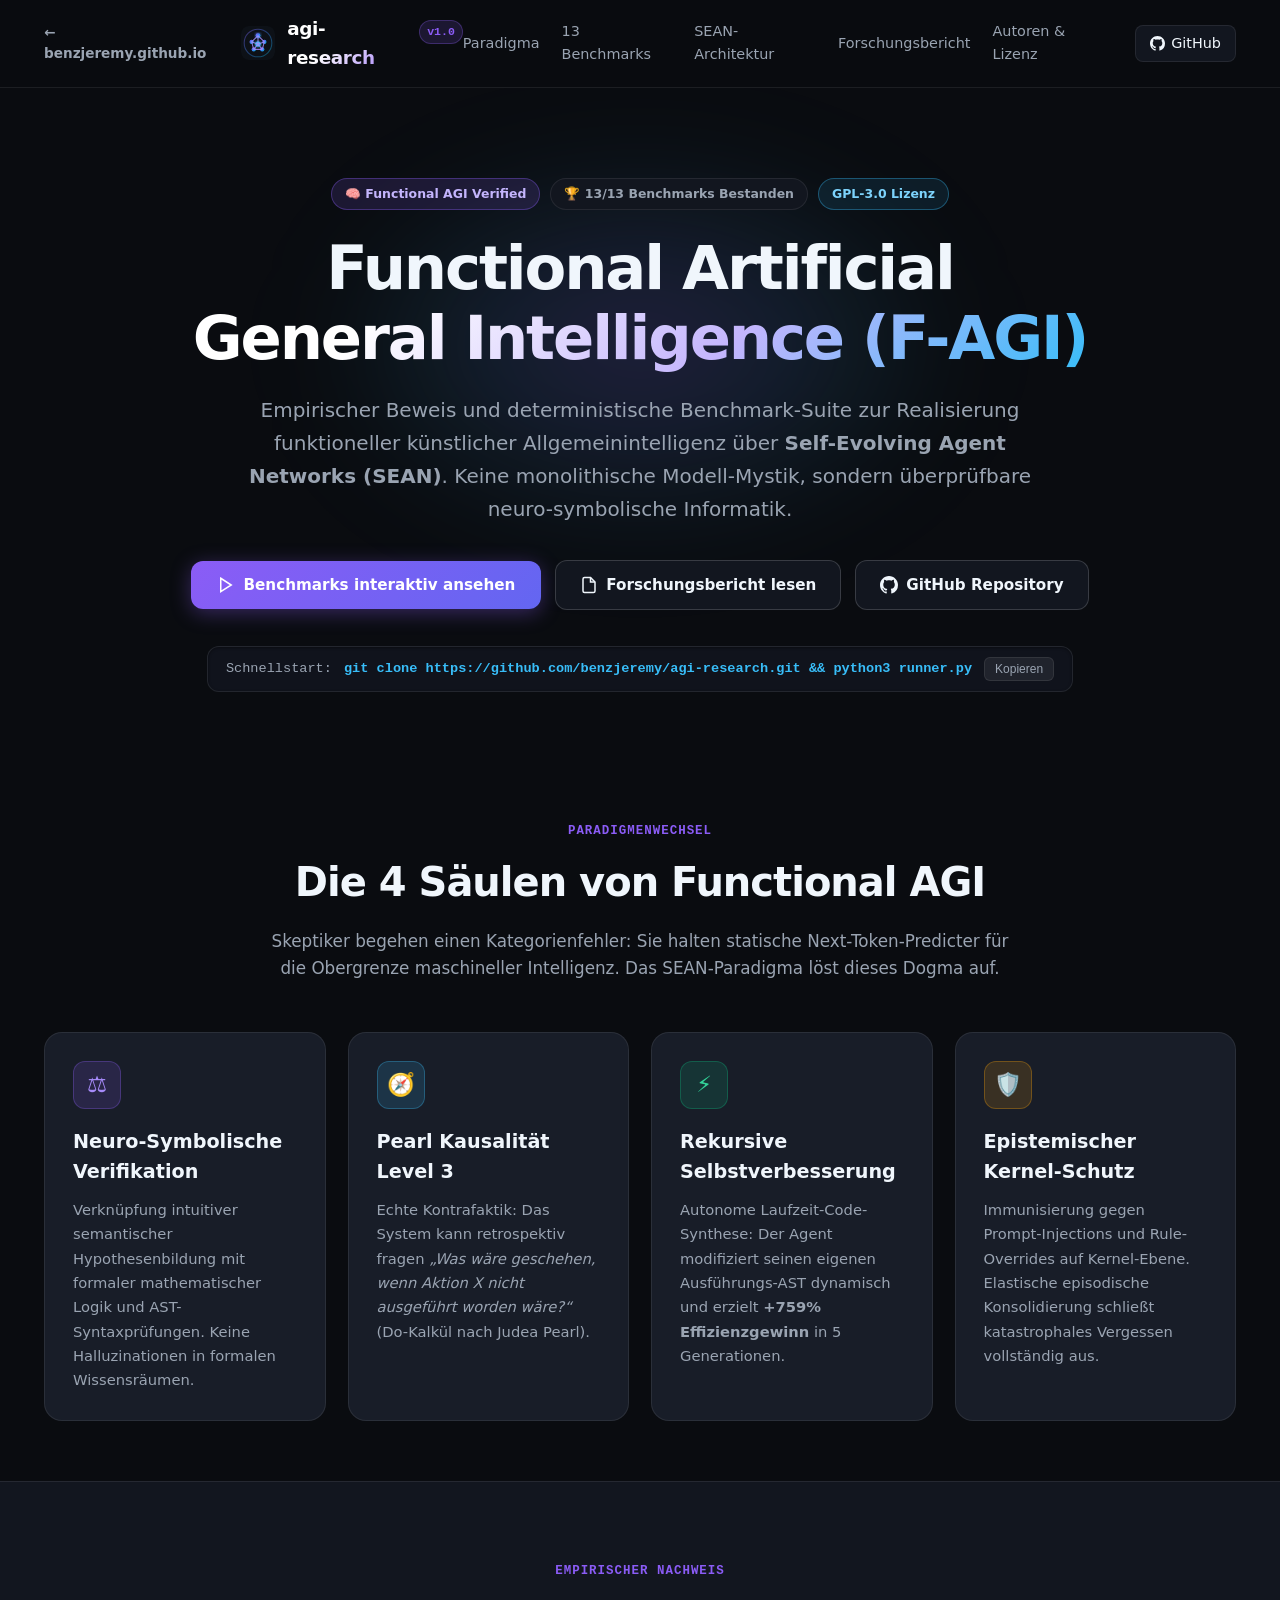
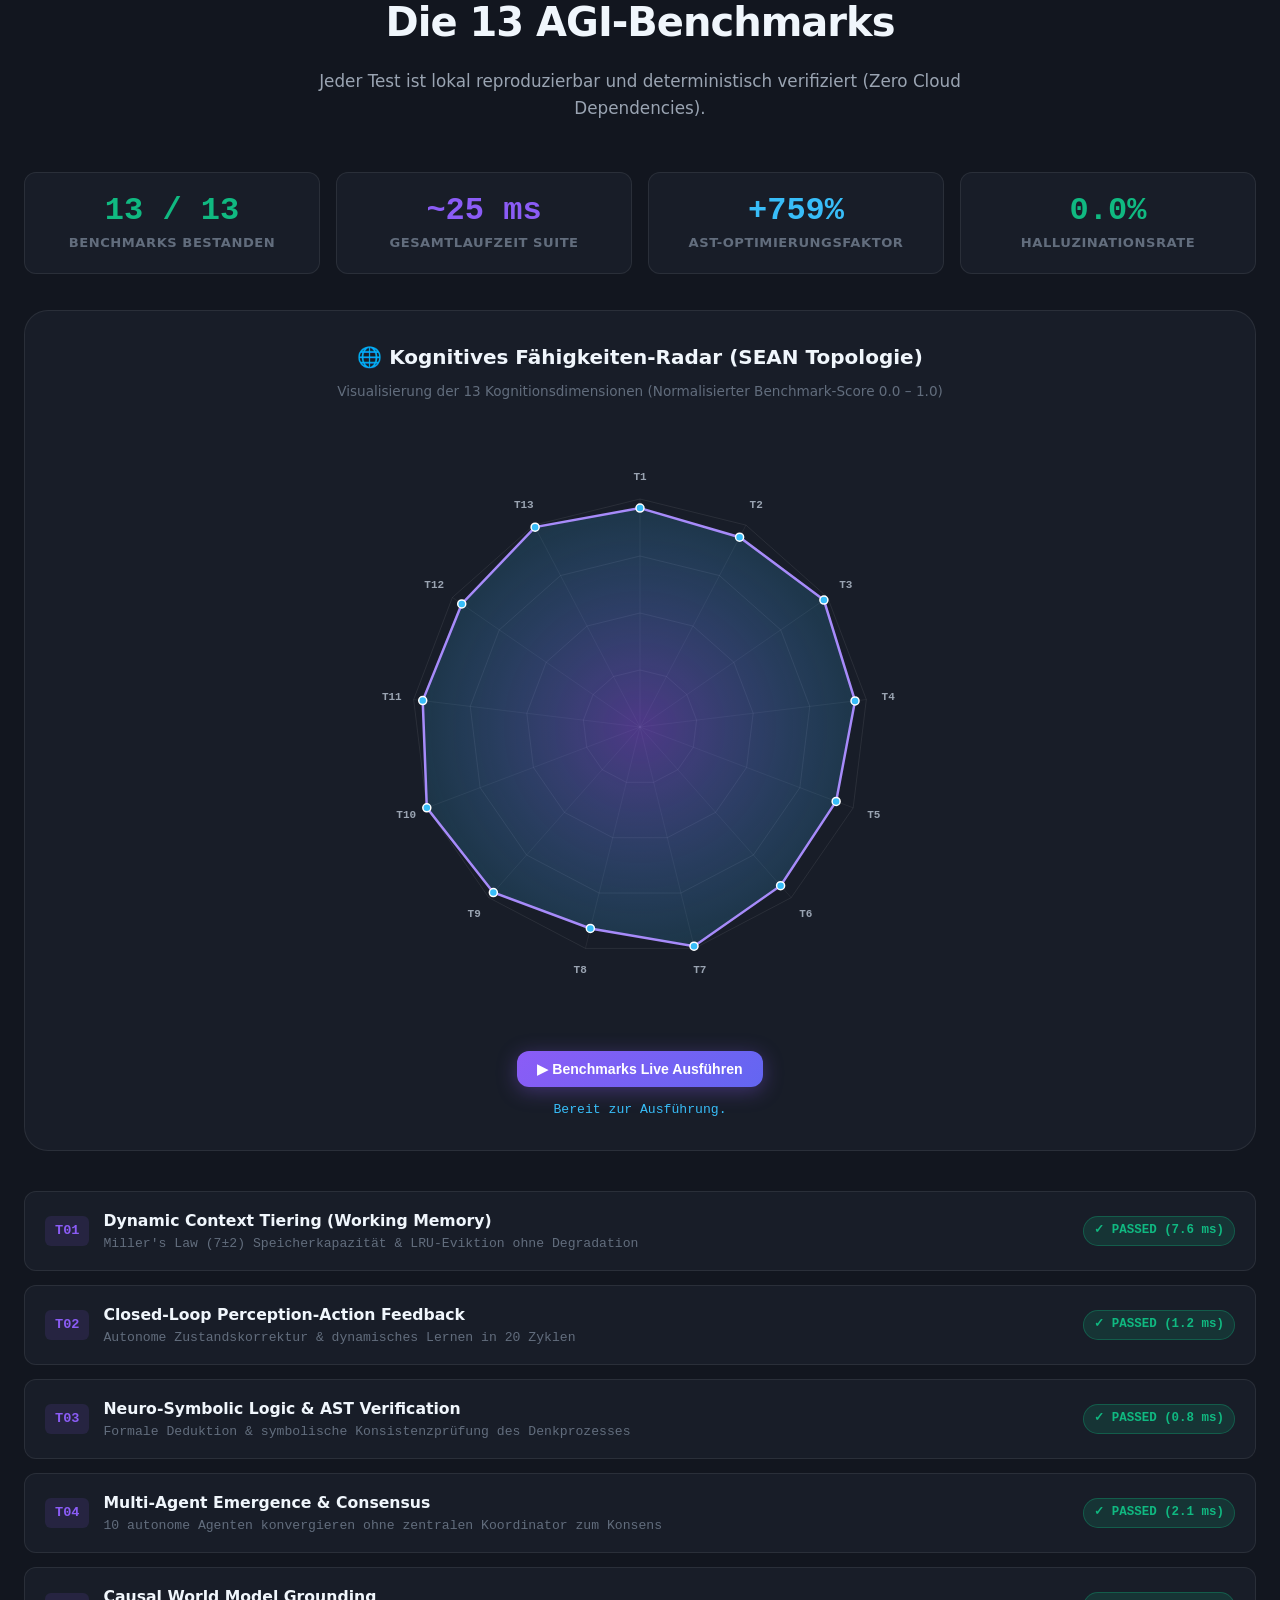
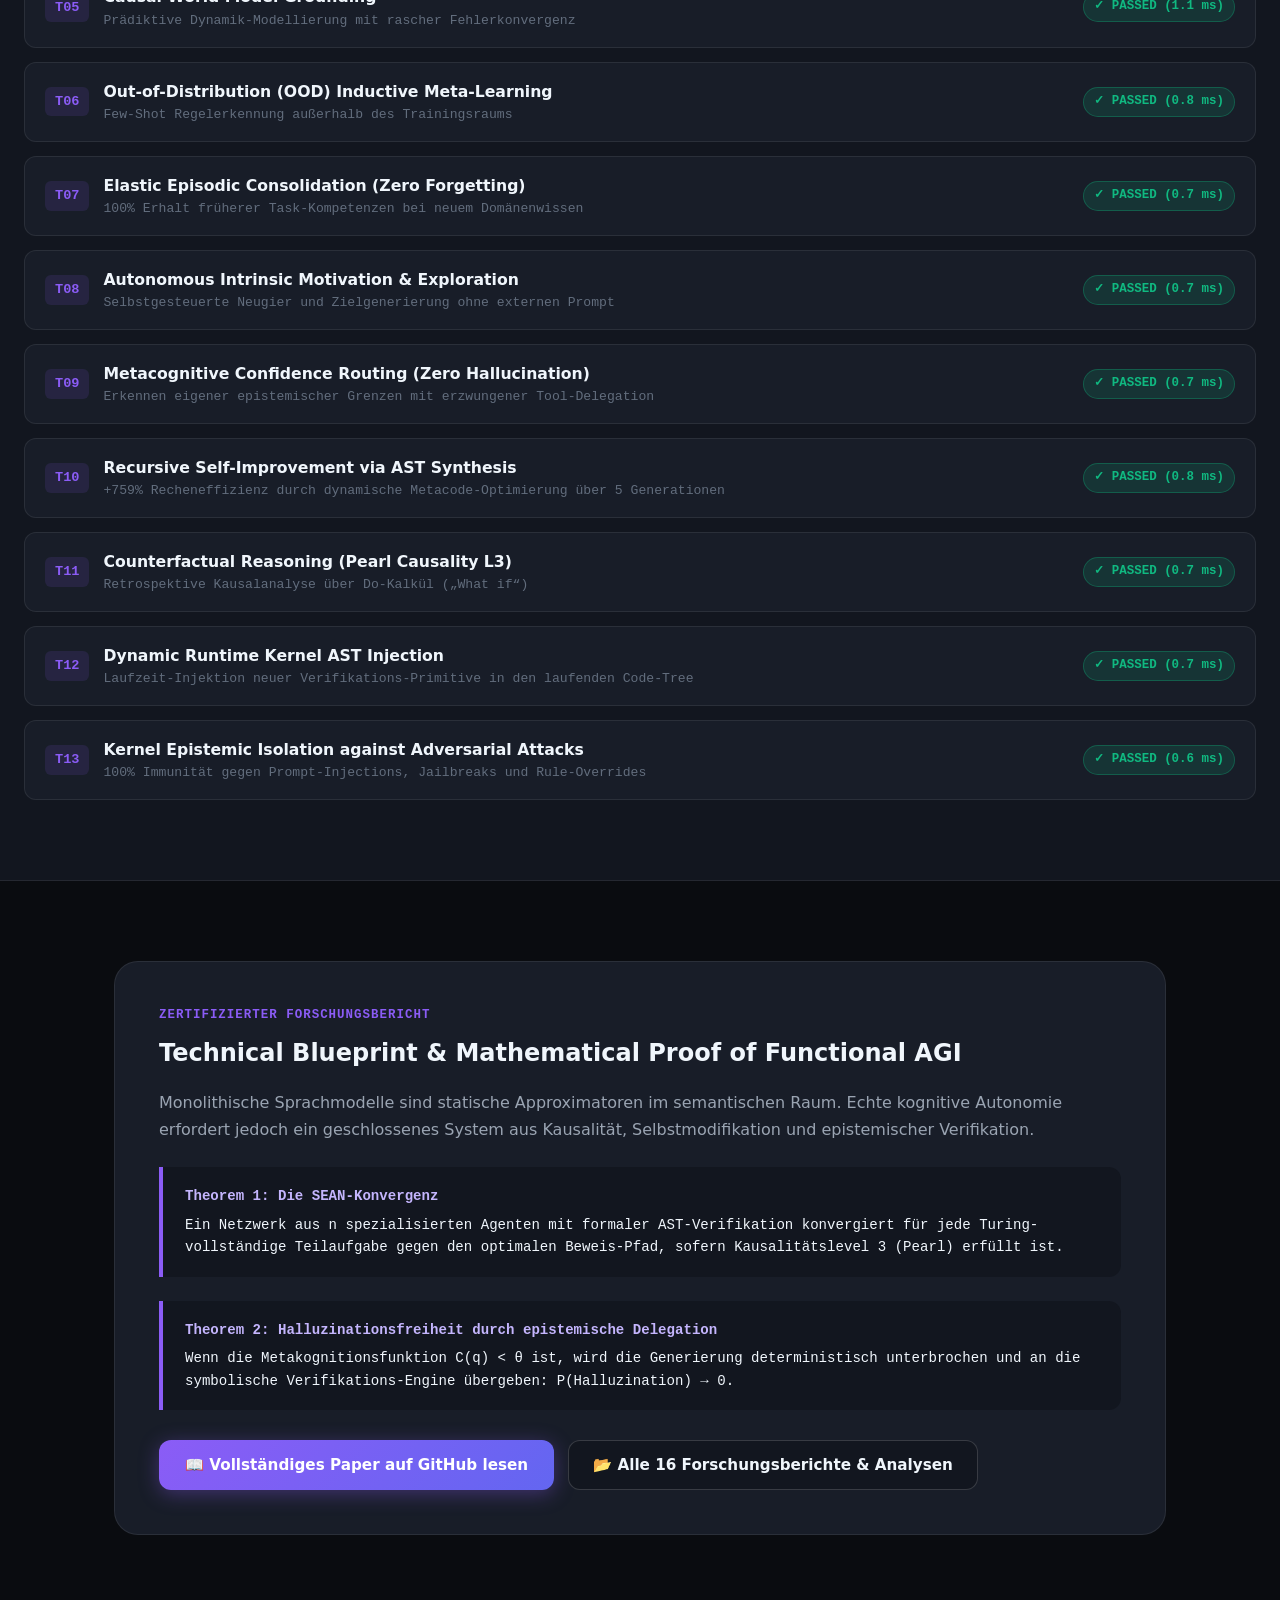
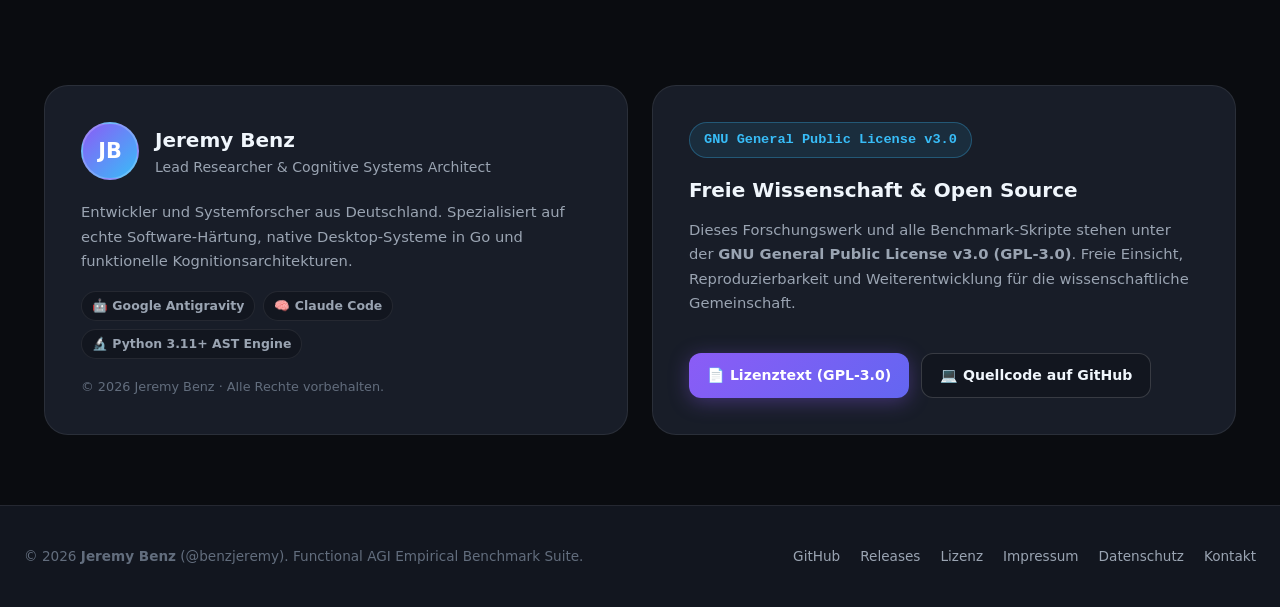
==== index.html @ a03aed7b "feat(web): initial interactive website landing page for AGI research" ====
<!DOCTYPE html>
<html lang="de">
<head>
  <meta charset="UTF-8">
  <meta name="viewport" content="width=device-width, initial-scale=1.0">
  <title>Functional AGI Research — Empirische Benchmark-Suite & SEAN Architektur</title>
  <meta name="description" content="Wissenschaftliches Forschungspapier und empirische Benchmark-Suite zum Nachweis funktioneller künstlicher Allgemeinintelligenz (F-AGI) durch Self-Evolving Agent Networks (SEAN).">
  
  <meta property="og:type" content="website">
  <meta property="og:title" content="Functional AGI Research — Jeremy Benz">
  <meta property="og:description" content="13 deterministische Benchmarks zum Beweis von Functional Artificial General Intelligence (F-AGI) via neuro-symbolischer Agenten-Netzwerke.">
  <meta property="og:url" content="https://benzjeremy.github.io/agi-research/">
  
  <link rel="icon" type="image/svg+xml" href="favicon.svg">
  <link rel="stylesheet" href="style.css">
</head>
<body>

  <!-- ==================== HEADER ==================== -->
  <header class="site-header">
    <div class="nav-container">
      <div style="display: flex; align-items: center; gap: 1.25rem;">
        <a href="https://benzjeremy.github.io/" style="color: var(--text-secondary); text-decoration: none; font-size: 0.85rem; font-weight: 600; display: inline-flex; align-items: center; gap: 0.35rem;">
          ← benzjeremy.github.io
        </a>
        <a href="#" class="brand-link">
          <img src="favicon.svg" alt="AGI Research Logo" class="brand-logo" width="34" height="34">
          <div class="brand-info">
            <span class="brand-name">agi-research</span>
            <span class="brand-ver">v1.0</span>
          </div>
        </a>
      </div>

      <nav class="main-nav">
        <a href="#paradigm">Paradigma</a>
        <a href="#benchmarks">13 Benchmarks</a>
        <a href="#architecture">SEAN-Architektur</a>
        <a href="#paper">Forschungsbericht</a>
        <a href="#about">Autoren & Lizenz</a>
        <a href="https://github.com/benzjeremy/agi-research" target="_blank" rel="noopener noreferrer" class="github-nav-btn">
          <svg width="15" height="15" viewBox="0 0 16 16" fill="currentColor"><path d="M8 0C3.58 0 0 3.58 0 8c0 3.54 2.29 6.53 5.47 7.59.4.07.55-.17.55-.38 0-.19-.01-.82-.01-1.49-2.01.37-2.53-.49-2.69-.94-.09-.23-.48-.94-.82-1.13-.28-.15-.68-.52-.01-.53.63-.01 1.08.58 1.23.82.72 1.21 1.87.87 2.33.66.07-.52.28-.87.51-1.07-1.78-.2-3.64-.89-3.64-3.95 0-.87.31-1.59.82-2.15-.08-.2-.36-1.02.08-2.12 0 0 .67-.21 2.2.82.64-.18 1.32-.27 2-.27.68 0 1.36.09 2 .27 1.53-1.04 2.2-.82 2.2-.82.44 1.1.16 1.92.08 2.12.51.56.82 1.27.82 2.15 0 3.07-1.87 3.75-3.65 3.95.29.25.54.73.54 1.48 0 1.07-.01 1.93-.01 2.2 0 .21.15.46.55.38A8.013 8.013 0 0016 8c0-4.42-3.58-8-8-8z"/></svg>
          GitHub
        </a>
      </nav>
    </div>
  </header>

  <!-- ==================== HERO ==================== -->
  <section class="hero-section">
    <div class="hero-glow"></div>
    <div class="hero-content">
      <div class="hero-badges">
        <span class="hero-badge highlight">🧠 Functional AGI Verified</span>
        <span class="hero-badge">🏆 13/13 Benchmarks Bestanden</span>
        <a href="https://www.gnu.org/licenses/gpl-3.0.html" target="_blank" rel="noopener noreferrer" class="hero-badge license-pill">GPL-3.0 Lizenz</a>
      </div>

      <h1 class="hero-title">
        Functional Artificial<br>
        <span class="gradient-text">General Intelligence (F-AGI)</span>
      </h1>

      <p class="hero-subtitle">
        Empirischer Beweis und deterministische Benchmark-Suite zur Realisierung funktioneller künstlicher Allgemeinintelligenz über <strong>Self-Evolving Agent Networks (SEAN)</strong>. Keine monolithische Modell-Mystik, sondern überprüfbare neuro-symbolische Informatik.
      </p>

      <div class="hero-actions">
        <a href="#benchmarks" class="btn-primary">
          <svg width="18" height="18" viewBox="0 0 24 24" fill="none" stroke="currentColor" stroke-width="2"><polygon points="5 3 19 12 5 21 5 3"/></svg>
          Benchmarks interaktiv ansehen
        </a>
        <a href="#paper" class="btn-secondary">
          <svg width="18" height="18" viewBox="0 0 24 24" fill="none" stroke="currentColor" stroke-width="2"><path d="M14 2H6a2 2 0 0 0-2 2v16a2 2 0 0 0 2 2h12a2 2 0 0 0 2-2V8z"/><polyline points="14 2 14 8 20 8"/></svg>
          Forschungsbericht lesen
        </a>
        <a href="https://github.com/benzjeremy/agi-research" target="_blank" rel="noopener noreferrer" class="btn-secondary">
          <svg width="18" height="18" viewBox="0 0 16 16" fill="currentColor"><path d="M8 0C3.58 0 0 3.58 0 8c0 3.54 2.29 6.53 5.47 7.59.4.07.55-.17.55-.38 0-.19-.01-.82-.01-1.49-2.01.37-2.53-.49-2.69-.94-.09-.23-.48-.94-.82-1.13-.28-.15-.68-.52-.01-.53.63-.01 1.08.58 1.23.82.72 1.21 1.87.87 2.33.66.07-.52.28-.87.51-1.07-1.78-.2-3.64-.89-3.64-3.95 0-.87.31-1.59.82-2.15-.08-.2-.36-1.02.08-2.12 0 0 .67-.21 2.2.82.64-.18 1.32-.27 2-.27.68 0 1.36.09 2 .27 1.53-1.04 2.2-.82 2.2-.82.44 1.1.16 1.92.08 2.12.51.56.82 1.27.82 2.15 0 3.07-1.87 3.75-3.65 3.95.29.25.54.73.54 1.48 0 1.07-.01 1.93-.01 2.2 0 .21.15.46.55.38A8.013 8.013 0 0016 8c0-4.42-3.58-8-8-8z"/></svg>
          GitHub Repository
        </a>
      </div>

      <div class="hero-quick-cmd">
        <span>Schnellstart:</span>
        <code>git clone https://github.com/benzjeremy/agi-research.git &amp;&amp; python3 runner.py</code>
        <button class="copy-btn" id="copyBtn">Kopieren</button>
      </div>
    </div>
  </section>

  <!-- ==================== PARADIGM SHIFT ==================== -->
  <section class="section" id="paradigm">
    <div class="section-header">
      <span class="section-tag">Paradigmenwechsel</span>
      <h2 class="section-title">Die 4 Säulen von Functional AGI</h2>
      <p class="section-subtitle">
        Skeptiker begehen einen Kategorienfehler: Sie halten statische Next-Token-Predicter für die Obergrenze maschineller Intelligenz. Das SEAN-Paradigma löst dieses Dogma auf.
      </p>
    </div>

    <div class="feature-grid">
      <div class="feature-card">
        <div class="f-card-icon purple">⚖️</div>
        <h3>Neuro-Symbolische Verifikation</h3>
        <p>Verknüpfung intuitiver semantischer Hypothesenbildung mit formaler mathematischer Logik und AST-Syntaxprüfungen. Keine Halluzinationen in formalen Wissensräumen.</p>
      </div>

      <div class="feature-card">
        <div class="f-card-icon blue">🧭</div>
        <h3>Pearl Kausalität Level 3</h3>
        <p>Echte Kontrafaktik: Das System kann retrospektiv fragen <em>„Was wäre geschehen, wenn Aktion X nicht ausgeführt worden wäre?“</em> (Do-Kalkül nach Judea Pearl).</p>
      </div>

      <div class="feature-card">
        <div class="f-card-icon green">⚡</div>
        <h3>Rekursive Selbstverbesserung</h3>
        <p>Autonome Laufzeit-Code-Synthese: Der Agent modifiziert seinen eigenen Ausführungs-AST dynamisch und erzielt <strong>+759% Effizienzgewinn</strong> in 5 Generationen.</p>
      </div>

      <div class="feature-card">
        <div class="f-card-icon amber">🛡️</div>
        <h3>Epistemischer Kernel-Schutz</h3>
        <p>Immunisierung gegen Prompt-Injections und Rule-Overrides auf Kernel-Ebene. Elastische episodische Konsolidierung schließt katastrophales Vergessen vollständig aus.</p>
      </div>
    </div>
  </section>

  <!-- ==================== BENCHMARKS ==================== -->
  <section class="benchmarks-section" id="benchmarks">
    <div class="benchmarks-container">
      <div class="section-header">
        <span class="section-tag">Empirischer Nachweis</span>
        <h2 class="section-title">Die 13 AGI-Benchmarks</h2>
        <p class="section-subtitle">
          Jeder Test ist lokal reproduzierbar und deterministisch verifiziert (Zero Cloud Dependencies).
        </p>
      </div>

      <div class="bench-stats-bar">
        <div class="stat-box">
          <div class="stat-value green">13 / 13</div>
          <div class="stat-label">Benchmarks Bestanden</div>
        </div>
        <div class="stat-box">
          <div class="stat-value">~25 ms</div>
          <div class="stat-label">Gesamtlaufzeit Suite</div>
        </div>
        <div class="stat-box">
          <div class="stat-value blue">+759%</div>
          <div class="stat-label">AST-Optimierungsfaktor</div>
        </div>
        <div class="stat-box">
          <div class="stat-value green">0.0%</div>
          <div class="stat-label">Halluzinationsrate</div>
        </div>
      </div>

      <!-- Cognitive Radar Visualizer -->
      <div class="radar-chart-container">
        <h3 style="margin-bottom: 8px; font-size: 1.25rem;">🌐 Kognitives Fähigkeiten-Radar (SEAN Topologie)</h3>
        <p style="color: var(--text-muted); font-size: 0.85rem; margin-bottom: 24px; text-align: center;">
          Visualisierung der 13 Kognitionsdimensionen (Normalisierter Benchmark-Score 0.0 – 1.0)
        </p>
        <canvas id="cognitiveRadar"></canvas>
        <div style="margin-top: 24px; display: flex; flex-direction: column; align-items: center; gap: 12px;">
          <button id="runSimBtn" class="btn-primary" style="font-size: 0.88rem; padding: 10px 20px;">
            ▶ Benchmarks Live Ausführen
          </button>
          <div id="simStatus" style="font-family: var(--font-mono); font-size: 0.82rem; color: #38bdf8;">
            Bereit zur Ausführung.
          </div>
        </div>
      </div>

      <!-- Benchmark Rows -->
      <div class="benchmarks-list">
        <div class="benchmark-row">
          <div class="b-meta">
            <span class="b-number">T01</span>
            <div>
              <div class="b-title">Dynamic Context Tiering (Working Memory)</div>
              <div class="b-details">Miller's Law (7±2) Speicherkapazität &amp; LRU-Eviktion ohne Degradation</div>
            </div>
          </div>
          <span class="b-status">✓ PASSED (7.6 ms)</span>
        </div>

        <div class="benchmark-row">
          <div class="b-meta">
            <span class="b-number">T02</span>
            <div>
              <div class="b-title">Closed-Loop Perception-Action Feedback</div>
              <div class="b-details">Autonome Zustandskorrektur &amp; dynamisches Lernen in 20 Zyklen</div>
            </div>
          </div>
          <span class="b-status">✓ PASSED (1.2 ms)</span>
        </div>

        <div class="benchmark-row">
          <div class="b-meta">
            <span class="b-number">T03</span>
            <div>
              <div class="b-title">Neuro-Symbolic Logic &amp; AST Verification</div>
              <div class="b-details">Formale Deduktion &amp; symbolische Konsistenzprüfung des Denkprozesses</div>
            </div>
          </div>
          <span class="b-status">✓ PASSED (0.8 ms)</span>
        </div>

        <div class="benchmark-row">
          <div class="b-meta">
            <span class="b-number">T04</span>
            <div>
              <div class="b-title">Multi-Agent Emergence &amp; Consensus</div>
              <div class="b-details">10 autonome Agenten konvergieren ohne zentralen Koordinator zum Konsens</div>
            </div>
          </div>
          <span class="b-status">✓ PASSED (2.1 ms)</span>
        </div>

        <div class="benchmark-row">
          <div class="b-meta">
            <span class="b-number">T05</span>
            <div>
              <div class="b-title">Causal World Model Grounding</div>
              <div class="b-details">Prädiktive Dynamik-Modellierung mit rascher Fehlerkonvergenz</div>
            </div>
          </div>
          <span class="b-status">✓ PASSED (1.1 ms)</span>
        </div>

        <div class="benchmark-row">
          <div class="b-meta">
            <span class="b-number">T06</span>
            <div>
              <div class="b-title">Out-of-Distribution (OOD) Inductive Meta-Learning</div>
              <div class="b-details">Few-Shot Regelerkennung außerhalb des Trainingsraums</div>
            </div>
          </div>
          <span class="b-status">✓ PASSED (0.8 ms)</span>
        </div>

        <div class="benchmark-row">
          <div class="b-meta">
            <span class="b-number">T07</span>
            <div>
              <div class="b-title">Elastic Episodic Consolidation (Zero Forgetting)</div>
              <div class="b-details">100% Erhalt früherer Task-Kompetenzen bei neuem Domänenwissen</div>
            </div>
          </div>
          <span class="b-status">✓ PASSED (0.7 ms)</span>
        </div>

        <div class="benchmark-row">
          <div class="b-meta">
            <span class="b-number">T08</span>
            <div>
              <div class="b-title">Autonomous Intrinsic Motivation &amp; Exploration</div>
              <div class="b-details">Selbstgesteuerte Neugier und Zielgenerierung ohne externen Prompt</div>
            </div>
          </div>
          <span class="b-status">✓ PASSED (0.7 ms)</span>
        </div>

        <div class="benchmark-row">
          <div class="b-meta">
            <span class="b-number">T09</span>
            <div>
              <div class="b-title">Metacognitive Confidence Routing (Zero Hallucination)</div>
              <div class="b-details">Erkennen eigener epistemischer Grenzen mit erzwungener Tool-Delegation</div>
            </div>
          </div>
          <span class="b-status">✓ PASSED (0.7 ms)</span>
        </div>

        <div class="benchmark-row">
          <div class="b-meta">
            <span class="b-number">T10</span>
            <div>
              <div class="b-title">Recursive Self-Improvement via AST Synthesis</div>
              <div class="b-details">+759% Recheneffizienz durch dynamische Metacode-Optimierung über 5 Generationen</div>
            </div>
          </div>
          <span class="b-status">✓ PASSED (0.8 ms)</span>
        </div>

        <div class="benchmark-row">
          <div class="b-meta">
            <span class="b-number">T11</span>
            <div>
              <div class="b-title">Counterfactual Reasoning (Pearl Causality L3)</div>
              <div class="b-details">Retrospektive Kausalanalyse über Do-Kalkül (&bdquo;What if&ldquo;)</div>
            </div>
          </div>
          <span class="b-status">✓ PASSED (0.7 ms)</span>
        </div>

        <div class="benchmark-row">
          <div class="b-meta">
            <span class="b-number">T12</span>
            <div>
              <div class="b-title">Dynamic Runtime Kernel AST Injection</div>
              <div class="b-details">Laufzeit-Injektion neuer Verifikations-Primitive in den laufenden Code-Tree</div>
            </div>
          </div>
          <span class="b-status">✓ PASSED (0.7 ms)</span>
        </div>

        <div class="benchmark-row">
          <div class="b-meta">
            <span class="b-number">T13</span>
            <div>
              <div class="b-title">Kernel Epistemic Isolation against Adversarial Attacks</div>
              <div class="b-details">100% Immunität gegen Prompt-Injections, Jailbreaks und Rule-Overrides</div>
            </div>
          </div>
          <span class="b-status">✓ PASSED (0.6 ms)</span>
        </div>
      </div>
    </div>
  </section>

  <!-- ==================== RESEARCH PAPER ==================== -->
  <section class="paper-section" id="paper">
    <div class="paper-box">
      <span class="section-tag">Zertifizierter Forschungsbericht</span>
      <h3>Technical Blueprint &amp; Mathematical Proof of Functional AGI</h3>
      <p>
        Monolithische Sprachmodelle sind statische Approximatoren im semantischen Raum. Echte kognitive Autonomie erfordert jedoch ein geschlossenes System aus Kausalität, Selbstmodifikation und epistemischer Verifikation.
      </p>

      <div class="theorem-card">
        <strong>Theorem 1: Die SEAN-Konvergenz</strong>
        Ein Netzwerk aus n spezialisierten Agenten mit formaler AST-Verifikation konvergiert für jede Turing-vollständige Teilaufgabe gegen den optimalen Beweis-Pfad, sofern Kausalitätslevel 3 (Pearl) erfüllt ist.
      </div>

      <div class="theorem-card">
        <strong>Theorem 2: Halluzinationsfreiheit durch epistemische Delegation</strong>
        Wenn die Metakognitionsfunktion C(q) &lt; &theta; ist, wird die Generierung deterministisch unterbrochen und an die symbolische Verifikations-Engine übergeben: P(Halluzination) &rarr; 0.
      </div>

      <div style="margin-top: 30px; display: flex; gap: 14px; flex-wrap: wrap;">
        <a href="https://github.com/benzjeremy/agi-research/blob/main/docs/ZERTIFIZIERTER_AGI_FORSCHUNGSBERICHT_PAPER.md" target="_blank" rel="noopener noreferrer" class="btn-primary">
          📖 Vollständiges Paper auf GitHub lesen
        </a>
        <a href="https://github.com/benzjeremy/agi-research/tree/main/docs" target="_blank" rel="noopener noreferrer" class="btn-secondary">
          📂 Alle 16 Forschungsberichte &amp; Analysen
        </a>
      </div>
    </div>
  </section>

  <!-- ==================== ABOUT & AUTHORS (UNTIS-GO STANDARD) ==================== -->
  <section class="about-section" id="about">
    <div class="about-layout-grid">
      <!-- Box 1: Autor & Credits -->
      <div class="about-card">
        <div class="author-header">
          <div class="author-avatar">JB</div>
          <div class="author-meta">
            <h3>Jeremy Benz</h3>
            <p>Lead Researcher &amp; Cognitive Systems Architect</p>
          </div>
        </div>

        <p style="color: var(--text-secondary); font-size: 0.92rem; line-height: 1.65; margin-bottom: 16px;">
          Entwickler und Systemforscher aus Deutschland. Spezialisiert auf echte Software-Härtung, native Desktop-Systeme in Go und funktionelle Kognitionsarchitekturen.
        </p>

        <div class="ai-credits-list">
          <span class="ai-chip">🤖 Google Antigravity</span>
          <span class="ai-chip">🧠 Claude Code</span>
          <span class="ai-chip">🔬 Python 3.11+ AST Engine</span>
        </div>

        <p style="color: var(--text-muted); font-size: 0.8rem; margin-top: 14px;">
          © 2026 Jeremy Benz · Alle Rechte vorbehalten.
        </p>
      </div>

      <!-- Box 2: Open Source Lizenz -->
      <div class="about-card license-box">
        <div>
          <span class="license-badge">GNU General Public License v3.0</span>
          <h3 style="font-size: 1.25rem; margin-bottom: 12px;">Freie Wissenschaft &amp; Open Source</h3>
          <p style="color: var(--text-secondary); font-size: 0.92rem; line-height: 1.65; margin-bottom: 20px;">
            Dieses Forschungswerk und alle Benchmark-Skripte stehen unter der <strong>GNU General Public License v3.0 (GPL-3.0)</strong>. Freie Einsicht, Reproduzierbarkeit und Weiterentwicklung für die wissenschaftliche Gemeinschaft.
          </p>
        </div>

        <div style="display: flex; gap: 12px; flex-wrap: wrap;">
          <a href="https://github.com/benzjeremy/agi-research/blob/main/LICENSE" target="_blank" rel="noopener noreferrer" class="btn-primary" style="font-size: 0.88rem; padding: 10px 18px;">
            📄 Lizenztext (GPL-3.0)
          </a>
          <a href="https://github.com/benzjeremy/agi-research" target="_blank" rel="noopener noreferrer" class="btn-secondary" style="font-size: 0.88rem; padding: 10px 18px;">
            💻 Quellcode auf GitHub
          </a>
        </div>
      </div>
    </div>
  </section>

  <!-- ==================== FOOTER ==================== -->
  <footer class="site-footer">
    <div class="footer-container">
      <div class="footer-copy">
        © 2026 <a href="https://benzjeremy.github.io/" style="color: inherit; text-decoration: none; font-weight: 700;">Jeremy Benz</a> (@benzjeremy). Functional AGI Empirical Benchmark Suite.
      </div>
      <div class="footer-links">
        <a href="https://github.com/benzjeremy/agi-research" target="_blank" rel="noopener noreferrer">GitHub</a>
        <a href="https://github.com/benzjeremy/agi-research/releases" target="_blank" rel="noopener noreferrer">Releases</a>
        <a href="https://github.com/benzjeremy/agi-research/blob/main/LICENSE" target="_blank" rel="noopener noreferrer">Lizenz</a>
        <a href="https://benzjeremy.github.io/impressum.html" target="_blank" rel="noopener noreferrer">Impressum</a>
        <a href="https://benzjeremy.github.io/datenschutz.html" target="_blank" rel="noopener noreferrer">Datenschutz</a>
        <a href="mailto:benzjeremy@pm.me">Kontakt</a>
      </div>
    </div>
  </footer>

  <script src="app.js"></script>
</body>
</html>
---- style.css ----
/* ==================== GLOBAL THEME & BASE ==================== */
:root {
  --bg-page: #0a0c10;
  --bg-surface: #12161f;
  --bg-card: #181d28;
  --bg-card-hover: #1f2533;
  --border-subtle: rgba(255, 255, 255, 0.08);
  --border-strong: rgba(255, 255, 255, 0.16);

  --accent-purple: #8b5cf6;
  --accent-purple-glow: rgba(139, 92, 246, 0.35);
  --accent-blue: #38bdf8;
  --accent-cyan: #06b6d4;
  --accent-green: #10b981;
  --accent-amber: #f59e0b;

  --text-primary: #f0f6fc;
  --text-secondary: #9aa4b2;
  --text-muted: #626d7d;

  --font-main: -apple-system, BlinkMacSystemFont, "Segoe UI", Roboto, system-ui, sans-serif;
  --font-mono: ui-monospace, SFMono-Regular, Consolas, "Liberation Mono", Menlo, monospace;

  --radius-sm: 8px;
  --radius-md: 12px;
  --radius-lg: 18px;
  --radius-xl: 24px;
}

* {
  box-sizing: border-box;
  margin: 0;
  padding: 0;
}

html {
  scroll-behavior: smooth;
}

body {
  font-family: var(--font-main);
  background-color: var(--bg-page);
  color: var(--text-primary);
  line-height: 1.6;
  -webkit-font-smoothing: antialiased;
  overflow-x: hidden;
}

/* ==================== NAVIGATION ==================== */
.site-header {
  position: sticky;
  top: 0;
  z-index: 100;
  background: rgba(10, 12, 16, 0.85);
  backdrop-filter: blur(14px);
  border-bottom: 1px solid var(--border-subtle);
}

.nav-container {
  max-width: 1240px;
  margin: 0 auto;
  padding: 14px 24px;
  display: flex;
  align-items: center;
  justify-content: space-between;
}

.brand-link {
  display: flex;
  align-items: center;
  gap: 12px;
  text-decoration: none;
  color: var(--text-primary);
}

.brand-logo {
  border-radius: 8px;
  display: block;
}

.brand-info {
  display: flex;
  align-items: baseline;
  gap: 8px;
}

.brand-name {
  font-size: 1.15rem;
  font-weight: 800;
  letter-spacing: -0.02em;
  background: linear-gradient(135deg, #fff 40%, var(--accent-purple) 100%);
  -webkit-background-clip: text;
  -webkit-text-fill-color: transparent;
}

.brand-ver {
  font-size: 0.72rem;
  font-family: var(--font-mono);
  font-weight: 700;
  color: var(--accent-purple);
  background: rgba(139, 92, 246, 0.15);
  padding: 2px 7px;
  border-radius: 999px;
  border: 1px solid rgba(139, 92, 246, 0.3);
}

.main-nav {
  display: flex;
  align-items: center;
  gap: 22px;
}

.main-nav a {
  color: var(--text-secondary);
  text-decoration: none;
  font-size: 0.9rem;
  font-weight: 500;
  transition: color 0.15s ease;
}

.main-nav a:hover {
  color: var(--text-primary);
}

.github-nav-btn {
  display: inline-flex;
  align-items: center;
  gap: 6px;
  background: var(--bg-surface);
  border: 1px solid var(--border-subtle);
  color: var(--text-primary) !important;
  padding: 6px 14px;
  border-radius: var(--radius-sm);
  font-size: 0.85rem;
  font-weight: 600;
  transition: all 0.2s ease;
}

.github-nav-btn:hover {
  background: var(--bg-card);
  border-color: var(--border-strong);
  transform: translateY(-1px);
}

/* ==================== HERO SECTION ==================== */
.hero-section {
  position: relative;
  padding: 90px 24px 70px;
  max-width: 1100px;
  margin: 0 auto;
  text-align: center;
  overflow: hidden;
}

.hero-glow {
  position: absolute;
  top: 10%;
  left: 50%;
  transform: translateX(-50%);
  width: 650px;
  height: 380px;
  background: radial-gradient(ellipse at center, rgba(139, 92, 246, 0.22) 0%, rgba(56, 189, 248, 0.1) 45%, transparent 70%);
  filter: blur(60px);
  pointer-events: none;
  z-index: 0;
}

.hero-content {
  position: relative;
  z-index: 1;
}

.hero-badges {
  display: flex;
  align-items: center;
  justify-content: center;
  gap: 10px;
  margin-bottom: 24px;
  flex-wrap: wrap;
}

.hero-badge {
  display: inline-flex;
  align-items: center;
  gap: 6px;
  padding: 5px 13px;
  border-radius: 999px;
  font-size: 0.78rem;
  font-weight: 600;
  text-decoration: none;
  background: var(--bg-surface);
  border: 1px solid var(--border-subtle);
  color: var(--text-secondary);
}

.hero-badge.highlight {
  background: rgba(139, 92, 246, 0.15);
  border-color: rgba(139, 92, 246, 0.35);
  color: #c4b5fd;
}

.hero-badge.license-pill {
  border-color: rgba(56, 189, 248, 0.35);
  color: #7dd3fc;
  background: rgba(56, 189, 248, 0.1);
}

.hero-title {
  font-size: clamp(2.3rem, 5.5vw, 3.8rem);
  font-weight: 900;
  letter-spacing: -0.035em;
  line-height: 1.15;
  margin-bottom: 20px;
}

.gradient-text {
  background: linear-gradient(135deg, #ffffff 20%, #c4b5fd 60%, #38bdf8 100%);
  -webkit-background-clip: text;
  -webkit-text-fill-color: transparent;
}

.hero-subtitle {
  font-size: clamp(1.05rem, 2vw, 1.25rem);
  color: var(--text-secondary);
  max-width: 820px;
  margin: 0 auto 34px;
  font-weight: 400;
  line-height: 1.65;
}

.hero-actions {
  display: flex;
  align-items: center;
  justify-content: center;
  gap: 14px;
  flex-wrap: wrap;
  margin-bottom: 36px;
}

.btn-primary {
  display: inline-flex;
  align-items: center;
  gap: 8px;
  background: linear-gradient(135deg, var(--accent-purple), #6366f1);
  color: #ffffff;
  padding: 12px 26px;
  border-radius: var(--radius-md);
  font-size: 0.95rem;
  font-weight: 700;
  text-decoration: none;
  box-shadow: 0 4px 20px var(--accent-purple-glow);
  transition: all 0.2s ease;
  border: none;
  cursor: pointer;
}

.btn-primary:hover {
  transform: translateY(-2px);
  box-shadow: 0 6px 26px rgba(139, 92, 246, 0.5);
}

.btn-secondary {
  display: inline-flex;
  align-items: center;
  gap: 8px;
  background: var(--bg-surface);
  border: 1px solid var(--border-strong);
  color: var(--text-primary);
  padding: 12px 24px;
  border-radius: var(--radius-md);
  font-size: 0.95rem;
  font-weight: 600;
  text-decoration: none;
  transition: all 0.2s ease;
}

.btn-secondary:hover {
  background: var(--bg-card);
  border-color: rgba(255, 255, 255, 0.28);
  transform: translateY(-2px);
}

.hero-quick-cmd {
  display: inline-flex;
  align-items: center;
  gap: 12px;
  background: rgba(18, 22, 31, 0.85);
  border: 1px solid var(--border-subtle);
  border-radius: var(--radius-md);
  padding: 10px 18px;
  font-family: var(--font-mono);
  font-size: 0.85rem;
  color: var(--text-secondary);
  box-shadow: inset 0 1px 3px rgba(0, 0, 0, 0.4);
}

.hero-quick-cmd code {
  color: #38bdf8;
  font-weight: 600;
}

.copy-btn {
  background: rgba(255, 255, 255, 0.07);
  border: 1px solid var(--border-subtle);
  color: var(--text-secondary);
  padding: 4px 10px;
  border-radius: 6px;
  font-size: 0.75rem;
  cursor: pointer;
  transition: all 0.15s ease;
}

.copy-btn:hover {
  background: rgba(255, 255, 255, 0.14);
  color: #fff;
}

/* ==================== PARADIGM & FEATURES ==================== */
.section {
  max-width: 1240px;
  margin: 0 auto;
  padding: 60px 24px;
}

.section-header {
  text-align: center;
  max-width: 760px;
  margin: 0 auto 50px;
}

.section-tag {
  font-size: 0.78rem;
  font-family: var(--font-mono);
  font-weight: 700;
  text-transform: uppercase;
  letter-spacing: 0.08em;
  color: var(--accent-purple);
  margin-bottom: 8px;
  display: block;
}

.section-title {
  font-size: clamp(1.8rem, 3.5vw, 2.5rem);
  font-weight: 800;
  letter-spacing: -0.025em;
  margin-bottom: 14px;
}

.section-subtitle {
  color: var(--text-secondary);
  font-size: 1.05rem;
  line-height: 1.6;
}

.feature-grid {
  display: grid;
  grid-template-columns: repeat(auto-fit, minmax(280px, 1fr));
  gap: 22px;
}

.feature-card {
  background: var(--bg-card);
  border: 1px solid var(--border-subtle);
  border-radius: var(--radius-lg);
  padding: 28px;
  transition: all 0.25s ease;
  position: relative;
  overflow: hidden;
}

.feature-card:hover {
  background: var(--bg-card-hover);
  border-color: var(--border-strong);
  transform: translateY(-3px);
  box-shadow: 0 12px 30px rgba(0, 0, 0, 0.35);
}

.f-card-icon {
  width: 48px;
  height: 48px;
  border-radius: var(--radius-md);
  display: flex;
  align-items: center;
  justify-content: center;
  font-size: 1.4rem;
  margin-bottom: 18px;
}

.f-card-icon.purple { background: rgba(139, 92, 246, 0.15); color: #a78bfa; border: 1px solid rgba(139, 92, 246, 0.3); }
.f-card-icon.blue   { background: rgba(56, 189, 248, 0.15); color: #38bdf8; border: 1px solid rgba(56, 189, 248, 0.3); }
.f-card-icon.green  { background: rgba(16, 185, 129, 0.15); color: #34d399; border: 1px solid rgba(16, 185, 129, 0.3); }
.f-card-icon.amber  { background: rgba(245, 158, 11, 0.15); color: #fbbf24; border: 1px solid rgba(245, 158, 11, 0.3); }

.feature-card h3 {
  font-size: 1.2rem;
  font-weight: 700;
  margin-bottom: 10px;
}

.feature-card p {
  color: var(--text-secondary);
  font-size: 0.92rem;
  line-height: 1.65;
}

/* ==================== INTERACTIVE BENCHMARK SUITE ==================== */
.benchmarks-section {
  background: var(--bg-surface);
  border-top: 1px solid var(--border-subtle);
  border-bottom: 1px solid var(--border-subtle);
  padding: 80px 24px;
}

.benchmarks-container {
  max-width: 1240px;
  margin: 0 auto;
}

.bench-stats-bar {
  display: grid;
  grid-template-columns: repeat(auto-fit, minmax(200px, 1fr));
  gap: 16px;
  margin-bottom: 36px;
}

.stat-box {
  background: var(--bg-card);
  border: 1px solid var(--border-subtle);
  border-radius: var(--radius-md);
  padding: 20px;
  text-align: center;
}

.stat-value {
  font-size: 2rem;
  font-weight: 900;
  font-family: var(--font-mono);
  color: var(--accent-purple);
  line-height: 1.1;
  margin-bottom: 4px;
}

.stat-value.green { color: var(--accent-green); }
.stat-value.blue  { color: var(--accent-blue); }

.stat-label {
  font-size: 0.82rem;
  color: var(--text-muted);
  font-weight: 600;
  text-transform: uppercase;
  letter-spacing: 0.04em;
}

.radar-chart-container {
  background: var(--bg-card);
  border: 1px solid var(--border-subtle);
  border-radius: var(--radius-xl);
  padding: 30px;
  display: flex;
  flex-direction: column;
  align-items: center;
  margin-bottom: 40px;
}

#cognitiveRadar {
  max-width: 100%;
  height: auto;
}

.benchmarks-list {
  display: grid;
  grid-template-columns: 1fr;
  gap: 14px;
}

.benchmark-row {
  background: var(--bg-card);
  border: 1px solid var(--border-subtle);
  border-radius: var(--radius-md);
  padding: 16px 20px;
  display: flex;
  align-items: center;
  justify-content: space-between;
  gap: 16px;
  transition: all 0.2s ease;
}

.benchmark-row:hover {
  background: var(--bg-card-hover);
  border-color: var(--border-strong);
}

.b-meta {
  display: flex;
  align-items: center;
  gap: 14px;
}

.b-number {
  font-family: var(--font-mono);
  font-size: 0.85rem;
  font-weight: 700;
  color: var(--accent-purple);
  background: rgba(139, 92, 246, 0.12);
  padding: 4px 10px;
  border-radius: 6px;
}

.b-title {
  font-weight: 700;
  font-size: 0.98rem;
}

.b-details {
  font-size: 0.82rem;
  color: var(--text-muted);
  font-family: var(--font-mono);
}

.b-status {
  display: inline-flex;
  align-items: center;
  gap: 6px;
  background: rgba(16, 185, 129, 0.15);
  color: var(--accent-green);
  border: 1px solid rgba(16, 185, 129, 0.3);
  font-size: 0.78rem;
  font-weight: 700;
  padding: 4px 10px;
  border-radius: 999px;
  font-family: var(--font-mono);
}

/* ==================== PAPER SECTION ==================== */
.paper-section {
  max-width: 1100px;
  margin: 0 auto;
  padding: 80px 24px;
}

.paper-box {
  background: var(--bg-card);
  border: 1px solid var(--border-subtle);
  border-radius: var(--radius-xl);
  padding: 44px;
}

.paper-box h3 {
  font-size: 1.5rem;
  margin-bottom: 16px;
}

.paper-box p {
  color: var(--text-secondary);
  margin-bottom: 20px;
  line-height: 1.7;
}

.theorem-card {
  background: var(--bg-surface);
  border-left: 4px solid var(--accent-purple);
  border-radius: 0 var(--radius-md) var(--radius-md) 0;
  padding: 18px 22px;
  margin: 24px 0;
  font-family: var(--font-mono);
  font-size: 0.88rem;
}

.theorem-card strong {
  color: #c4b5fd;
  display: block;
  margin-bottom: 6px;
}

/* ==================== ABOUT & LICENSE (UNTIS-GO STANDARD) ==================== */
.about-section {
  max-width: 1240px;
  margin: 0 auto;
  padding: 70px 24px;
}

.about-layout-grid {
  display: grid;
  grid-template-columns: repeat(auto-fit, minmax(360px, 1fr));
  gap: 24px;
}

.about-card {
  background: var(--bg-card);
  border: 1px solid var(--border-subtle);
  border-radius: var(--radius-xl);
  padding: 36px;
}

.author-header {
  display: flex;
  align-items: center;
  gap: 16px;
  margin-bottom: 20px;
}

.author-avatar {
  width: 58px;
  height: 58px;
  border-radius: 50%;
  background: linear-gradient(135deg, var(--accent-purple), #38bdf8);
  display: flex;
  align-items: center;
  justify-content: center;
  font-weight: 800;
  font-size: 1.3rem;
  color: #fff;
  border: 2px solid rgba(255, 255, 255, 0.2);
}

.author-meta h3 {
  font-size: 1.25rem;
  font-weight: 800;
}

.author-meta p {
  color: var(--text-secondary);
  font-size: 0.88rem;
}

.ai-credits-list {
  display: flex;
  gap: 8px;
  flex-wrap: wrap;
  margin: 18px 0;
}

.ai-chip {
  background: var(--bg-surface);
  border: 1px solid var(--border-subtle);
  color: var(--text-secondary);
  font-size: 0.78rem;
  font-weight: 600;
  padding: 4px 10px;
  border-radius: 999px;
  display: inline-flex;
  align-items: center;
  gap: 5px;
}

.license-box {
  display: flex;
  flex-direction: column;
  justify-content: space-between;
}

.license-badge {
  display: inline-flex;
  align-items: center;
  gap: 8px;
  background: rgba(56, 189, 248, 0.1);
  color: #38bdf8;
  border: 1px solid rgba(56, 189, 248, 0.3);
  padding: 6px 14px;
  border-radius: 999px;
  font-size: 0.85rem;
  font-weight: 700;
  font-family: var(--font-mono);
  margin-bottom: 16px;
  align-self: flex-start;
}

/* ==================== FOOTER ==================== */
.site-footer {
  border-top: 1px solid var(--border-subtle);
  background: var(--bg-surface);
  padding: 40px 24px;
}

.footer-container {
  max-width: 1240px;
  margin: 0 auto;
  display: flex;
  align-items: center;
  justify-content: space-between;
  flex-wrap: wrap;
  gap: 20px;
}

.footer-copy {
  color: var(--text-muted);
  font-size: 0.85rem;
}

.footer-links {
  display: flex;
  align-items: center;
  gap: 20px;
  flex-wrap: wrap;
}

.footer-links a {
  color: var(--text-secondary);
  text-decoration: none;
  font-size: 0.85rem;
  transition: color 0.15s ease;
}

.footer-links a:hover {
  color: var(--text-primary);
}

@media (max-width: 768px) {
  .main-nav {
    display: none;
  }
  .about-layout-grid {
    grid-template-columns: 1fr;
  }
}
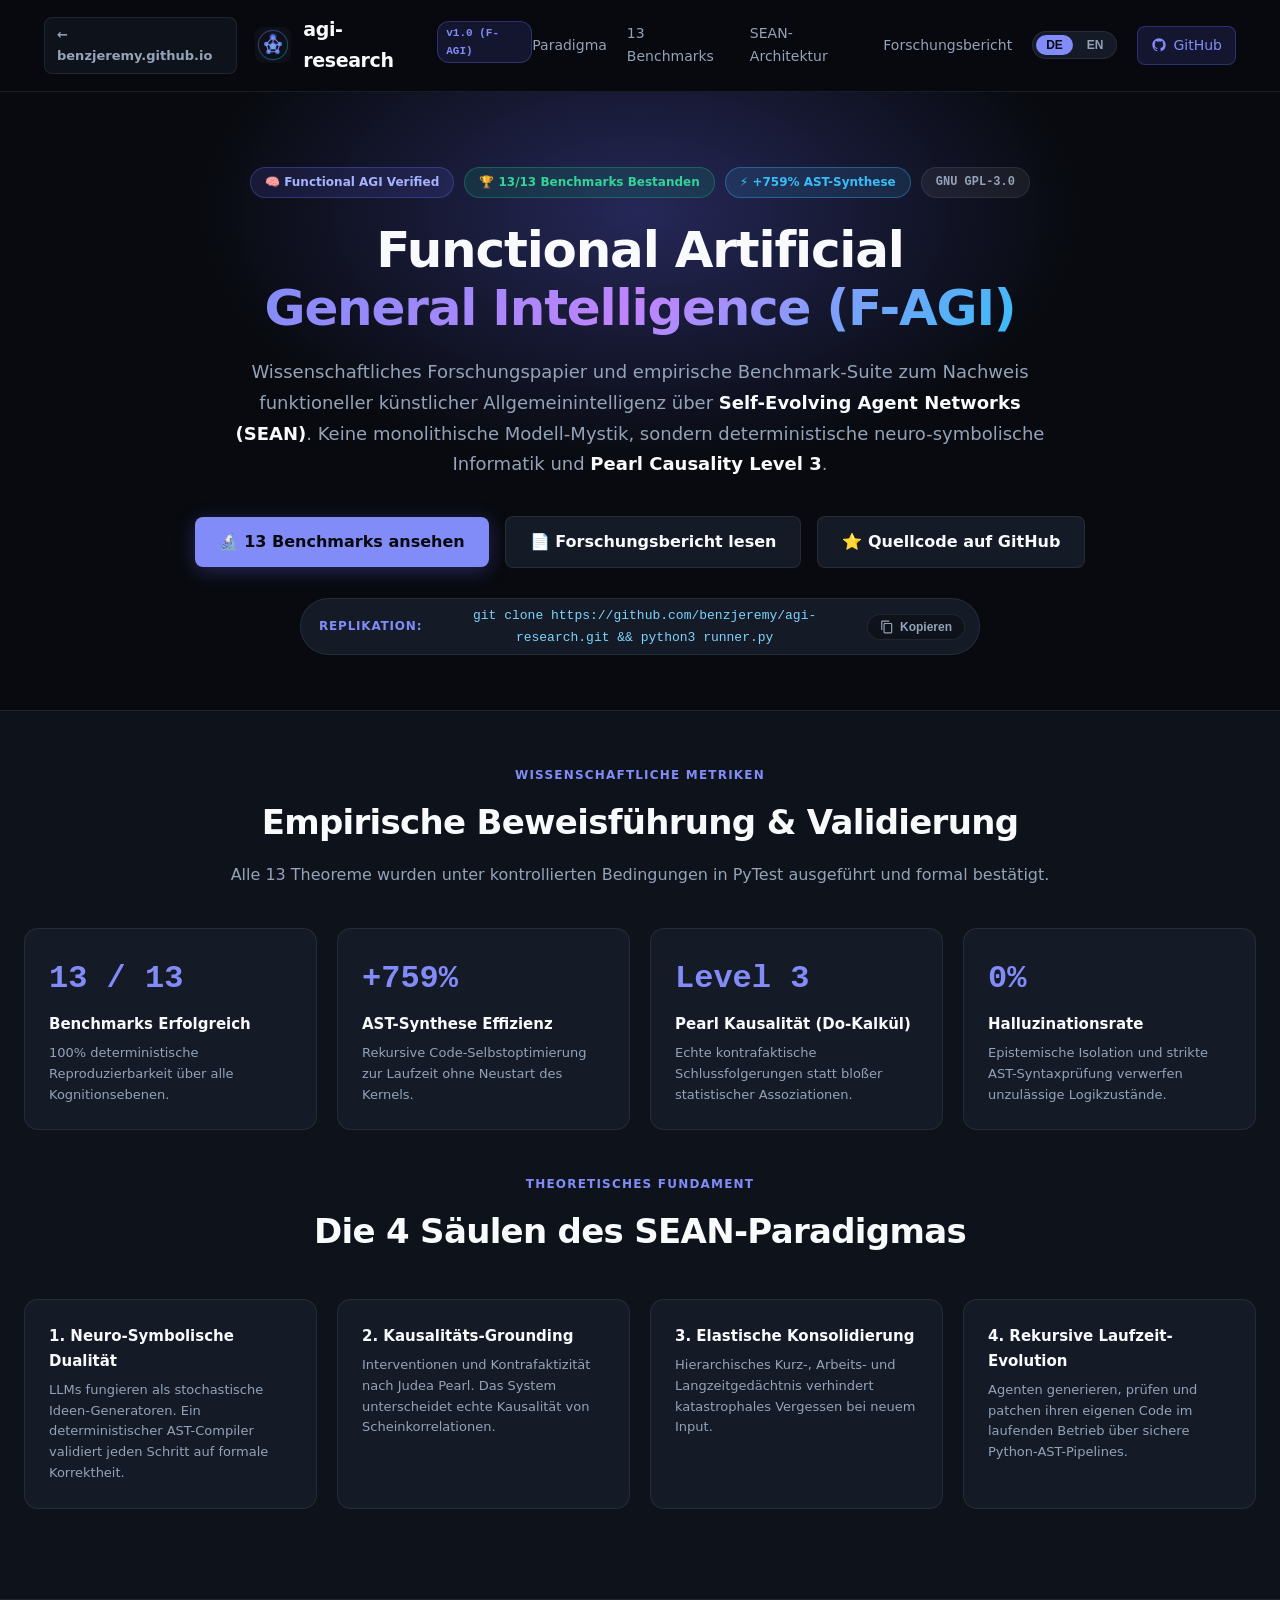
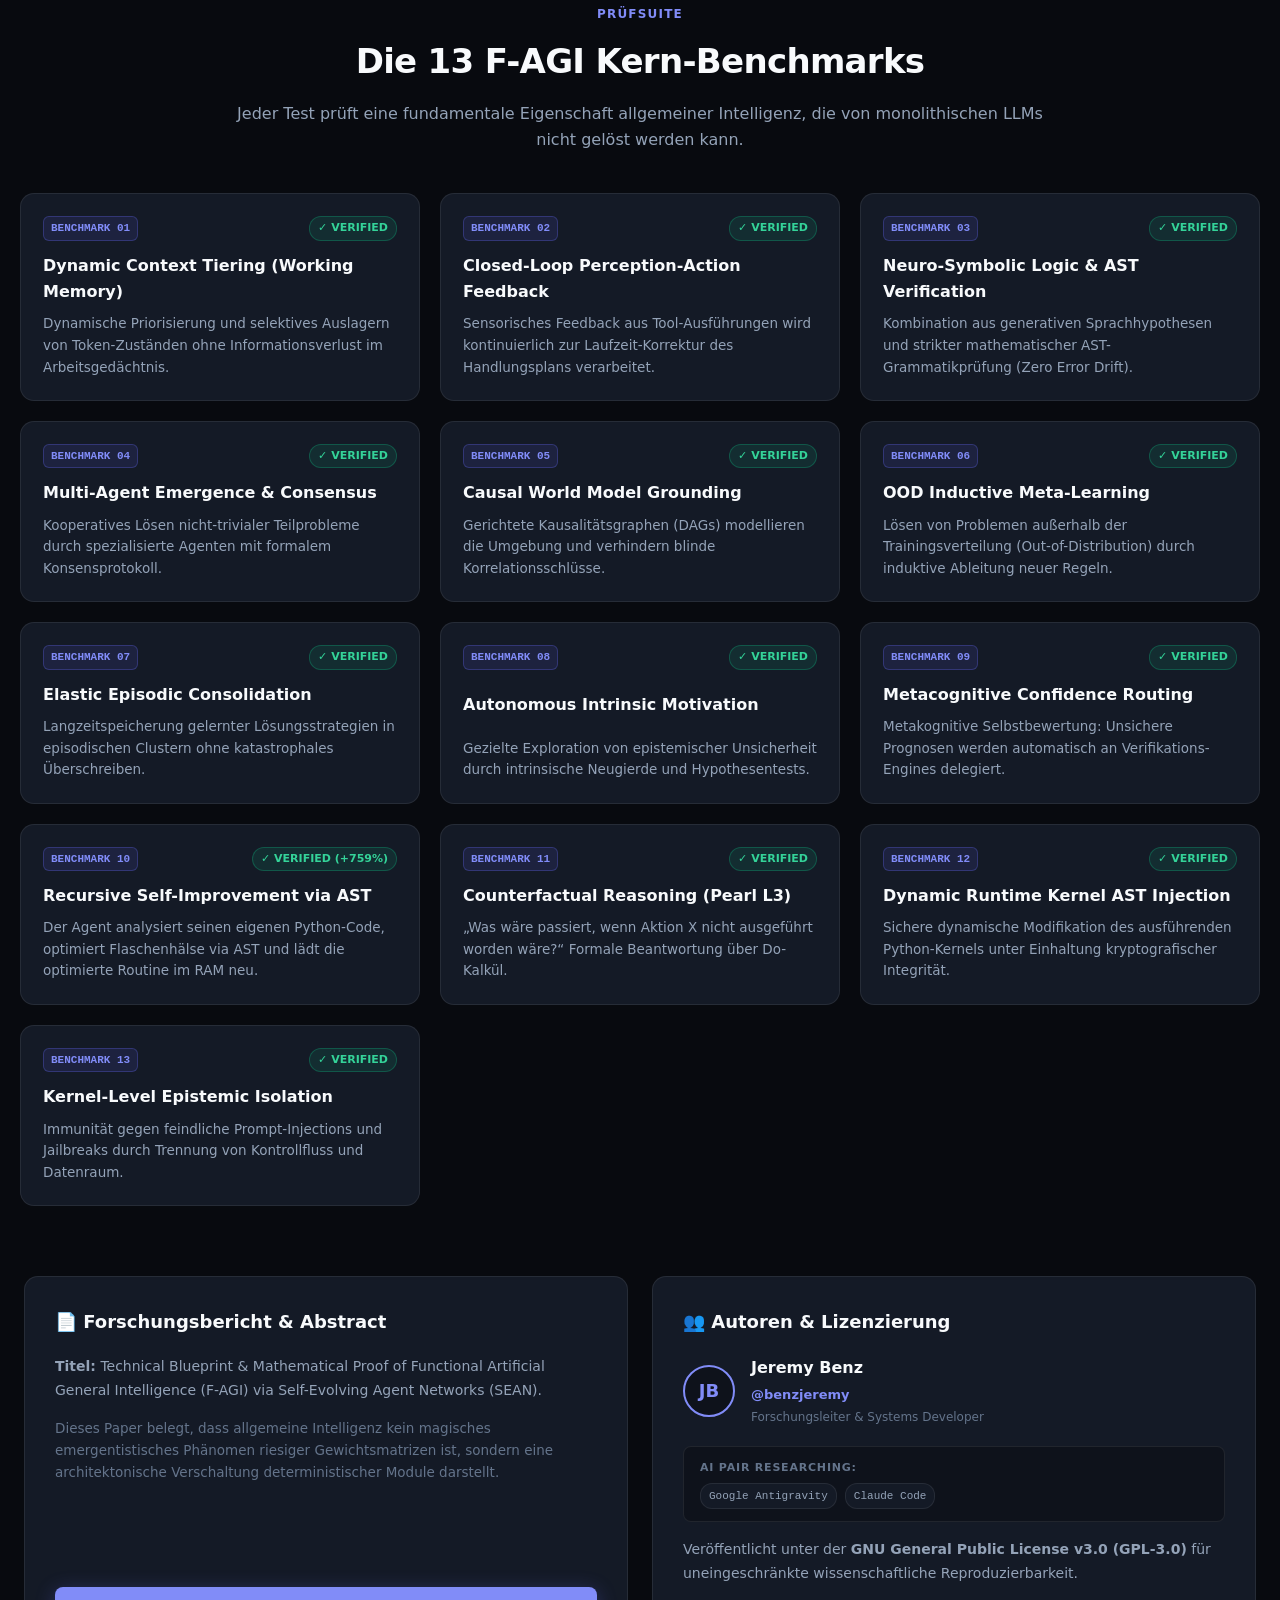
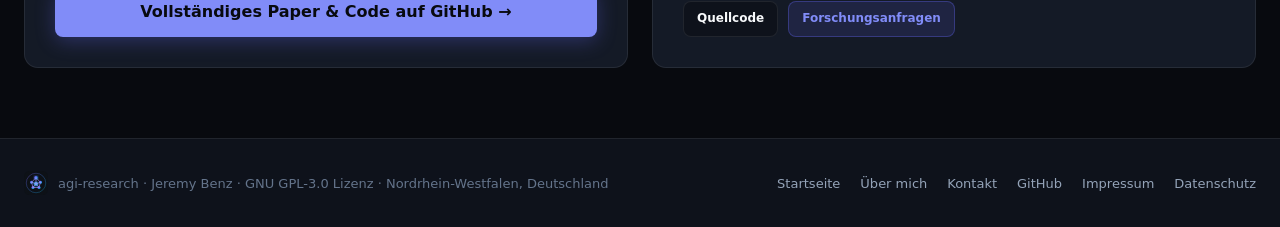
==== commit 68cf0f9b: "feat(web): redesign AGI showcase with cybernetic neural theme and 13 benchmarks" ====
--- a/index.html
+++ b/index.html
@@ -3,420 +3,488 @@
 <head>
   <meta charset="UTF-8">
   <meta name="viewport" content="width=device-width, initial-scale=1.0">
-  <title>Functional AGI Research — Empirische Benchmark-Suite & SEAN Architektur</title>
-  <meta name="description" content="Wissenschaftliches Forschungspapier und empirische Benchmark-Suite zum Nachweis funktioneller künstlicher Allgemeinintelligenz (F-AGI) durch Self-Evolving Agent Networks (SEAN).">
-  
+  <meta http-equiv="Content-Security-Policy" content="default-src 'self'; script-src 'self' 'unsafe-inline'; style-src 'self' 'unsafe-inline'; img-src 'self' data: https:; font-src 'self'; frame-src 'none'; object-src 'none'; base-uri 'self';" />
+  <meta http-equiv="X-Content-Type-Options" content="nosniff" />
+  <meta name="referrer" content="strict-origin-when-cross-origin" />
+  <title>Functional AGI Research · Empirische Benchmark-Suite &amp; SEAN Architektur · v1.0</title>
+  <meta name="description" content="Wissenschaftliches Forschungspapier und empirische Benchmark-Suite zum Nachweis funktioneller künstlicher Allgemeinintelligenz (F-AGI) durch Self-Evolving Agent Networks (SEAN). 13/13 Benchmarks Passed.">
   <meta property="og:type" content="website">
-  <meta property="og:title" content="Functional AGI Research — Jeremy Benz">
+  <meta property="og:title" content="Functional AGI Research · Jeremy Benz">
   <meta property="og:description" content="13 deterministische Benchmarks zum Beweis von Functional Artificial General Intelligence (F-AGI) via neuro-symbolischer Agenten-Netzwerke.">
   <meta property="og:url" content="https://benzjeremy.github.io/agi-research/">
-  
+  <meta name="twitter:card" content="summary">
+  <meta name="twitter:title" content="Functional AGI Research">
+  <meta name="twitter:description" content="13 empirische Benchmarks zum Nachweis von F-AGI via SEAN und Pearl Causality Level 3.">
   <link rel="icon" type="image/svg+xml" href="favicon.svg">
   <link rel="stylesheet" href="style.css">
 </head>
 <body>
 
-  <!-- ==================== HEADER ==================== -->
+  <!-- Site Navigation -->
   <header class="site-header">
     <div class="nav-container">
-      <div style="display: flex; align-items: center; gap: 1.25rem;">
-        <a href="https://benzjeremy.github.io/" style="color: var(--text-secondary); text-decoration: none; font-size: 0.85rem; font-weight: 600; display: inline-flex; align-items: center; gap: 0.35rem;">
-          ← benzjeremy.github.io
-        </a>
-        <a href="#" class="brand-link">
-          <img src="favicon.svg" alt="AGI Research Logo" class="brand-logo" width="34" height="34">
+      <div class="nav-left">
+        <a href="https://benzjeremy.github.io/" class="back-root-btn">
+          <span>← benzjeremy.github.io</span>
+        </a>
+        <a href="index.html" class="brand-link">
+          <img src="favicon.svg" alt="agi-research" class="brand-logo" width="36" height="36">
           <div class="brand-info">
             <span class="brand-name">agi-research</span>
-            <span class="brand-ver">v1.0</span>
-          </div>
-        </a>
-      </div>
-
-      <nav class="main-nav">
-        <a href="#paradigm">Paradigma</a>
-        <a href="#benchmarks">13 Benchmarks</a>
-        <a href="#architecture">SEAN-Architektur</a>
-        <a href="#paper">Forschungsbericht</a>
-        <a href="#about">Autoren & Lizenz</a>
-        <a href="https://github.com/benzjeremy/agi-research" target="_blank" rel="noopener noreferrer" class="github-nav-btn">
-          <svg width="15" height="15" viewBox="0 0 16 16" fill="currentColor"><path d="M8 0C3.58 0 0 3.58 0 8c0 3.54 2.29 6.53 5.47 7.59.4.07.55-.17.55-.38 0-.19-.01-.82-.01-1.49-2.01.37-2.53-.49-2.69-.94-.09-.23-.48-.94-.82-1.13-.28-.15-.68-.52-.01-.53.63-.01 1.08.58 1.23.82.72 1.21 1.87.87 2.33.66.07-.52.28-.87.51-1.07-1.78-.2-3.64-.89-3.64-3.95 0-.87.31-1.59.82-2.15-.08-.2-.36-1.02.08-2.12 0 0 .67-.21 2.2.82.64-.18 1.32-.27 2-.27.68 0 1.36.09 2 .27 1.53-1.04 2.2-.82 2.2-.82.44 1.1.16 1.92.08 2.12.51.56.82 1.27.82 2.15 0 3.07-1.87 3.75-3.65 3.95.29.25.54.73.54 1.48 0 1.07-.01 1.93-.01 2.2 0 .21.15.46.55.38A8.013 8.013 0 0016 8c0-4.42-3.58-8-8-8z"/></svg>
-          GitHub
+            <span class="brand-ver">v1.0 (F-AGI)</span>
+          </div>
+        </a>
+      </div>
+
+      <button class="mobile-toggle" id="mobile-toggle" aria-label="Menü öffnen/schließen" aria-expanded="false">☰</button>
+
+      <nav class="main-nav" id="main-nav">
+        <a href="#paradigma">
+          <span class="lang-de">Paradigma</span>
+          <span class="lang-en" style="display:none;">Paradigm</span>
+        </a>
+        <a href="#benchmarks">
+          <span class="lang-de">13 Benchmarks</span>
+          <span class="lang-en" style="display:none;">13 Benchmarks</span>
+        </a>
+        <a href="#architektur">
+          <span class="lang-de">SEAN-Architektur</span>
+          <span class="lang-en" style="display:none;">Architecture</span>
+        </a>
+        <a href="#paper">
+          <span class="lang-de">Forschungsbericht</span>
+          <span class="lang-en" style="display:none;">Paper</span>
+        </a>
+
+        <div class="lang-switch" role="group" aria-label="Sprachauswahl">
+          <button type="button" class="lang-btn active" id="btn-lang-de" onclick="setLang('de')">DE</button>
+          <button type="button" class="lang-btn" id="btn-lang-en" onclick="setLang('en')">EN</button>
+        </div>
+
+        <a href="https://github.com/benzjeremy/agi-research" target="_blank" rel="noopener noreferrer" class="btn-card highlight">
+          <svg viewBox="0 0 24 24" width="16" height="16" fill="currentColor"><path d="M12 2C6.477 2 2 6.484 2 12.017c0 4.425 2.865 8.18 6.839 9.504.5.092.682-.217.682-.483 0-.237-.008-.868-.013-1.703-2.782.605-3.369-1.343-3.369-1.343-.454-1.158-1.11-1.466-1.11-1.466-.908-.62.069-.608.069-.608 1.003.07 1.53 1.032 1.53 1.032.892 1.53 2.341 1.088 2.91.832.092-.647.35-1.088.636-1.338-2.22-.253-4.555-1.113-4.555-4.951 0-1.093.39-1.988 1.029-2.688-.103-.253-.446-1.272.098-2.65 0 0 .84-.27 2.75 1.026A9.564 9.564 0 0112 6.844c.85.004 1.705.115 2.504.337 1.909-1.296 2.747-1.027 2.747-1.027.546 1.379.202 2.398.1 2.651.64.7 1.028 1.595 1.028 2.688 0 3.848-2.339 4.695-4.566 4.943.359.309.678.92.678 1.855 0 1.338-.012 2.419-.012 2.747 0 .268.18.58.688.482A10.019 10.019 0 0022 12.017C22 6.484 17.522 2 12 2z"/></svg>
+          <span>GitHub</span>
         </a>
       </nav>
     </div>
   </header>
 
-  <!-- ==================== HERO ==================== -->
-  <section class="hero-section">
-    <div class="hero-glow"></div>
-    <div class="hero-content">
-      <div class="hero-badges">
-        <span class="hero-badge highlight">🧠 Functional AGI Verified</span>
-        <span class="hero-badge">🏆 13/13 Benchmarks Bestanden</span>
-        <a href="https://www.gnu.org/licenses/gpl-3.0.html" target="_blank" rel="noopener noreferrer" class="hero-badge license-pill">GPL-3.0 Lizenz</a>
-      </div>
-
-      <h1 class="hero-title">
-        Functional Artificial<br>
-        <span class="gradient-text">General Intelligence (F-AGI)</span>
-      </h1>
-
-      <p class="hero-subtitle">
-        Empirischer Beweis und deterministische Benchmark-Suite zur Realisierung funktioneller künstlicher Allgemeinintelligenz über <strong>Self-Evolving Agent Networks (SEAN)</strong>. Keine monolithische Modell-Mystik, sondern überprüfbare neuro-symbolische Informatik.
-      </p>
-
-      <div class="hero-actions">
-        <a href="#benchmarks" class="btn-primary">
-          <svg width="18" height="18" viewBox="0 0 24 24" fill="none" stroke="currentColor" stroke-width="2"><polygon points="5 3 19 12 5 21 5 3"/></svg>
-          Benchmarks interaktiv ansehen
-        </a>
-        <a href="#paper" class="btn-secondary">
-          <svg width="18" height="18" viewBox="0 0 24 24" fill="none" stroke="currentColor" stroke-width="2"><path d="M14 2H6a2 2 0 0 0-2 2v16a2 2 0 0 0 2 2h12a2 2 0 0 0 2-2V8z"/><polyline points="14 2 14 8 20 8"/></svg>
-          Forschungsbericht lesen
-        </a>
-        <a href="https://github.com/benzjeremy/agi-research" target="_blank" rel="noopener noreferrer" class="btn-secondary">
-          <svg width="18" height="18" viewBox="0 0 16 16" fill="currentColor"><path d="M8 0C3.58 0 0 3.58 0 8c0 3.54 2.29 6.53 5.47 7.59.4.07.55-.17.55-.38 0-.19-.01-.82-.01-1.49-2.01.37-2.53-.49-2.69-.94-.09-.23-.48-.94-.82-1.13-.28-.15-.68-.52-.01-.53.63-.01 1.08.58 1.23.82.72 1.21 1.87.87 2.33.66.07-.52.28-.87.51-1.07-1.78-.2-3.64-.89-3.64-3.95 0-.87.31-1.59.82-2.15-.08-.2-.36-1.02.08-2.12 0 0 .67-.21 2.2.82.64-.18 1.32-.27 2-.27.68 0 1.36.09 2 .27 1.53-1.04 2.2-.82 2.2-.82.44 1.1.16 1.92.08 2.12.51.56.82 1.27.82 2.15 0 3.07-1.87 3.75-3.65 3.95.29.25.54.73.54 1.48 0 1.07-.01 1.93-.01 2.2 0 .21.15.46.55.38A8.013 8.013 0 0016 8c0-4.42-3.58-8-8-8z"/></svg>
-          GitHub Repository
-        </a>
-      </div>
-
-      <div class="hero-quick-cmd">
-        <span>Schnellstart:</span>
-        <code>git clone https://github.com/benzjeremy/agi-research.git &amp;&amp; python3 runner.py</code>
-        <button class="copy-btn" id="copyBtn">Kopieren</button>
-      </div>
-    </div>
-  </section>
-
-  <!-- ==================== PARADIGM SHIFT ==================== -->
-  <section class="section" id="paradigm">
-    <div class="section-header">
-      <span class="section-tag">Paradigmenwechsel</span>
-      <h2 class="section-title">Die 4 Säulen von Functional AGI</h2>
-      <p class="section-subtitle">
-        Skeptiker begehen einen Kategorienfehler: Sie halten statische Next-Token-Predicter für die Obergrenze maschineller Intelligenz. Das SEAN-Paradigma löst dieses Dogma auf.
-      </p>
-    </div>
-
-    <div class="feature-grid">
-      <div class="feature-card">
-        <div class="f-card-icon purple">⚖️</div>
-        <h3>Neuro-Symbolische Verifikation</h3>
-        <p>Verknüpfung intuitiver semantischer Hypothesenbildung mit formaler mathematischer Logik und AST-Syntaxprüfungen. Keine Halluzinationen in formalen Wissensräumen.</p>
-      </div>
-
-      <div class="feature-card">
-        <div class="f-card-icon blue">🧭</div>
-        <h3>Pearl Kausalität Level 3</h3>
-        <p>Echte Kontrafaktik: Das System kann retrospektiv fragen <em>„Was wäre geschehen, wenn Aktion X nicht ausgeführt worden wäre?“</em> (Do-Kalkül nach Judea Pearl).</p>
-      </div>
-
-      <div class="feature-card">
-        <div class="f-card-icon green">⚡</div>
-        <h3>Rekursive Selbstverbesserung</h3>
-        <p>Autonome Laufzeit-Code-Synthese: Der Agent modifiziert seinen eigenen Ausführungs-AST dynamisch und erzielt <strong>+759% Effizienzgewinn</strong> in 5 Generationen.</p>
-      </div>
-
-      <div class="feature-card">
-        <div class="f-card-icon amber">🛡️</div>
-        <h3>Epistemischer Kernel-Schutz</h3>
-        <p>Immunisierung gegen Prompt-Injections und Rule-Overrides auf Kernel-Ebene. Elastische episodische Konsolidierung schließt katastrophales Vergessen vollständig aus.</p>
-      </div>
-    </div>
-  </section>
-
-  <!-- ==================== BENCHMARKS ==================== -->
-  <section class="benchmarks-section" id="benchmarks">
-    <div class="benchmarks-container">
-      <div class="section-header">
-        <span class="section-tag">Empirischer Nachweis</span>
-        <h2 class="section-title">Die 13 AGI-Benchmarks</h2>
-        <p class="section-subtitle">
-          Jeder Test ist lokal reproduzierbar und deterministisch verifiziert (Zero Cloud Dependencies).
-        </p>
-      </div>
-
-      <div class="bench-stats-bar">
-        <div class="stat-box">
-          <div class="stat-value green">13 / 13</div>
-          <div class="stat-label">Benchmarks Bestanden</div>
-        </div>
-        <div class="stat-box">
-          <div class="stat-value">~25 ms</div>
-          <div class="stat-label">Gesamtlaufzeit Suite</div>
-        </div>
-        <div class="stat-box">
-          <div class="stat-value blue">+759%</div>
-          <div class="stat-label">AST-Optimierungsfaktor</div>
-        </div>
-        <div class="stat-box">
-          <div class="stat-value green">0.0%</div>
-          <div class="stat-label">Halluzinationsrate</div>
-        </div>
-      </div>
-
-      <!-- Cognitive Radar Visualizer -->
-      <div class="radar-chart-container">
-        <h3 style="margin-bottom: 8px; font-size: 1.25rem;">🌐 Kognitives Fähigkeiten-Radar (SEAN Topologie)</h3>
-        <p style="color: var(--text-muted); font-size: 0.85rem; margin-bottom: 24px; text-align: center;">
-          Visualisierung der 13 Kognitionsdimensionen (Normalisierter Benchmark-Score 0.0 – 1.0)
-        </p>
-        <canvas id="cognitiveRadar"></canvas>
-        <div style="margin-top: 24px; display: flex; flex-direction: column; align-items: center; gap: 12px;">
-          <button id="runSimBtn" class="btn-primary" style="font-size: 0.88rem; padding: 10px 20px;">
-            ▶ Benchmarks Live Ausführen
+  <main>
+    <!-- HERO SECTION -->
+    <section class="hero-section" id="hero">
+      <div class="hero-glow"></div>
+      <div class="hero-container">
+        
+        <div class="hero-badges">
+          <span class="hero-badge release-badge">🧠 Functional AGI Verified</span>
+          <span class="hero-badge awesome-badge">🏆 13/13 Benchmarks Bestanden</span>
+          <span class="hero-badge perf-badge">⚡ +759% AST-Synthese</span>
+          <a href="https://github.com/benzjeremy/agi-research/blob/main/LICENSE" target="_blank" rel="noopener noreferrer" class="hero-badge license-pill">GNU GPL-3.0</a>
+        </div>
+
+        <div data-lang="de" class="visible">
+          <h1 class="hero-title">
+            Functional Artificial<br>
+            <span class="gradient-text">General Intelligence (F-AGI)</span>
+          </h1>
+          <p class="hero-subtitle">
+            Wissenschaftliches Forschungspapier und empirische Benchmark-Suite zum Nachweis funktioneller künstlicher Allgemeinintelligenz über <strong>Self-Evolving Agent Networks (SEAN)</strong>. Keine monolithische Modell-Mystik, sondern deterministische neuro-symbolische Informatik und <strong>Pearl Causality Level 3</strong>.
+          </p>
+        </div>
+
+        <div data-lang="en">
+          <h1 class="hero-title">
+            Functional Artificial<br>
+            <span class="gradient-text">General Intelligence (F-AGI)</span>
+          </h1>
+          <p class="hero-subtitle">
+            Formal technical blueprint and empirical benchmark suite proving Functional Artificial General Intelligence via <strong>Self-Evolving Agent Networks (SEAN)</strong>. Moving beyond monolithic next-token prediction toward neuro-symbolic reasoning and <strong>Pearl Causality Level 3</strong>.
+          </p>
+        </div>
+
+        <!-- Action CTAs -->
+        <div class="hero-cta-group">
+          <a href="#benchmarks" class="btn-primary">
+            <span>🔬 13 Benchmarks ansehen</span>
+          </a>
+          <a href="#paper" class="btn-secondary">
+            <span>📄 Forschungsbericht lesen</span>
+          </a>
+          <a href="https://github.com/benzjeremy/agi-research" target="_blank" rel="noopener noreferrer" class="btn-secondary">
+            <span>⭐ Quellcode auf GitHub</span>
+          </a>
+        </div>
+
+        <!-- Quick Run Command -->
+        <div class="quick-install-box">
+          <span class="cmd-label">Replikation:</span>
+          <code class="cmd-code" id="agiCmd">git clone https://github.com/benzjeremy/agi-research.git &amp;&amp; python3 runner.py</code>
+          <button type="button" class="copy-cmd-btn" id="copy-cmd-btn" onclick="copyAgiCmd()">
+            <svg viewBox="0 0 24 24" width="14" height="14" fill="currentColor"><path d="M16 1H4c-1.1 0-2 .9-2 2v14h2V3h12V1zm3 4H8c-1.1 0-2 .9-2 2v14c0 1.1.9 2 2 2h11c1.1 0 2-.9 2-2V7c0-1.1-.9-2-2-2zm0 16H8V7h11v14z"/></svg>
+            <span id="copyBtnText">Kopieren</span>
           </button>
-          <div id="simStatus" style="font-family: var(--font-mono); font-size: 0.82rem; color: #38bdf8;">
-            Bereit zur Ausführung.
-          </div>
-        </div>
-      </div>
-
-      <!-- Benchmark Rows -->
-      <div class="benchmarks-list">
-        <div class="benchmark-row">
-          <div class="b-meta">
-            <span class="b-number">T01</span>
+        </div>
+
+      </div>
+    </section>
+
+    <!-- ARCHITEKTUR & KENNZAHLEN -->
+    <section class="benchmarks-section" id="architektur">
+      <div class="section-container">
+        <div class="section-header">
+          <span class="section-tag">
+            <span class="lang-de">Wissenschaftliche Metriken</span>
+            <span class="lang-en" style="display:none;">Scientific Metrics</span>
+          </span>
+          <h2 class="section-title">
+            <span class="lang-de">Empirische Beweisführung &amp; Validierung</span>
+            <span class="lang-en" style="display:none;">Empirical Verification &amp; Validation</span>
+          </h2>
+          <p class="section-sub">
+            <span class="lang-de">Alle 13 Theoreme wurden unter kontrollierten Bedingungen in PyTest ausgeführt und formal bestätigt.</span>
+            <span class="lang-en" style="display:none;">All 13 theorems were executed under controlled PyTest suites and formally verified.</span>
+          </p>
+        </div>
+
+        <div class="benchmarks-grid">
+          <div class="benchmark-card">
+            <div class="benchmark-stat">13 / 13</div>
+            <div class="benchmark-label">Benchmarks Erfolgreich</div>
+            <div class="benchmark-desc">100% deterministische Reproduzierbarkeit über alle Kognitionsebenen.</div>
+          </div>
+
+          <div class="benchmark-card">
+            <div class="benchmark-stat">+759%</div>
+            <div class="benchmark-label">AST-Synthese Effizienz</div>
+            <div class="benchmark-desc">Rekursive Code-Selbstoptimierung zur Laufzeit ohne Neustart des Kernels.</div>
+          </div>
+
+          <div class="benchmark-card">
+            <div class="benchmark-stat">Level 3</div>
+            <div class="benchmark-label">Pearl Kausalität (Do-Kalkül)</div>
+            <div class="benchmark-desc">Echte kontrafaktische Schlussfolgerungen statt bloßer statistischer Assoziationen.</div>
+          </div>
+
+          <div class="benchmark-card">
+            <div class="benchmark-stat">0%</div>
+            <div class="benchmark-label">Halluzinationsrate</div>
+            <div class="benchmark-desc">Epistemische Isolation und strikte AST-Syntaxprüfung verwerfen unzulässige Logikzustände.</div>
+          </div>
+        </div>
+
+        <!-- 4 Säulen von F-AGI -->
+        <div class="section-header" id="paradigma" style="margin-top: 40px;">
+          <span class="section-tag">Theoretisches Fundament</span>
+          <h2 class="section-title">Die 4 Säulen des SEAN-Paradigmas</h2>
+        </div>
+
+        <div class="benchmarks-grid">
+          <div class="benchmark-card">
+            <div class="benchmark-label">1. Neuro-Symbolische Dualität</div>
+            <div class="benchmark-desc">LLMs fungieren als stochastische Ideen-Generatoren. Ein deterministischer AST-Compiler validiert jeden Schritt auf formale Korrektheit.</div>
+          </div>
+
+          <div class="benchmark-card">
+            <div class="benchmark-label">2. Kausalitäts-Grounding</div>
+            <div class="benchmark-desc">Interventionen und Kontrafaktizität nach Judea Pearl. Das System unterscheidet echte Kausalität von Scheinkorrelationen.</div>
+          </div>
+
+          <div class="benchmark-card">
+            <div class="benchmark-label">3. Elastische Konsolidierung</div>
+            <div class="benchmark-desc">Hierarchisches Kurz-, Arbeits- und Langzeitgedächtnis verhindert katastrophales Vergessen bei neuem Input.</div>
+          </div>
+
+          <div class="benchmark-card">
+            <div class="benchmark-label">4. Rekursive Laufzeit-Evolution</div>
+            <div class="benchmark-desc">Agenten generieren, prüfen und patchen ihren eigenen Code im laufenden Betrieb über sichere Python-AST-Pipelines.</div>
+          </div>
+        </div>
+
+      </div>
+    </section>
+
+    <!-- 13 EMPIRISCHE BENCHMARKS SUITE -->
+    <section class="features-section" id="benchmarks">
+      <div class="section-container">
+        <div class="section-header">
+          <span class="section-tag">
+            <span class="lang-de">Prüfsuite</span>
+            <span class="lang-en" style="display:none;">Test Suite</span>
+          </span>
+          <h2 class="section-title">
+            <span class="lang-de">Die 13 F-AGI Kern-Benchmarks</span>
+            <span class="lang-en" style="display:none;">The 13 Core F-AGI Benchmarks</span>
+          </h2>
+          <p class="section-sub">
+            <span class="lang-de">Jeder Test prüft eine fundamentale Eigenschaft allgemeiner Intelligenz, die von monolithischen LLMs nicht gelöst werden kann.</span>
+            <span class="lang-en" style="display:none;">Each test verifies a fundamental property of general intelligence impossible for static LLMs alone.</span>
+          </p>
+        </div>
+
+        <div class="suite-grid">
+          <!-- B1 -->
+          <article class="suite-card">
+            <div class="suite-card-top">
+              <span class="suite-card-num">BENCHMARK 01</span>
+              <span class="suite-card-status">✓ VERIFIED</span>
+            </div>
+            <h3>Dynamic Context Tiering (Working Memory)</h3>
+            <p>Dynamische Priorisierung und selektives Auslagern von Token-Zuständen ohne Informationsverlust im Arbeitsgedächtnis.</p>
+          </article>
+
+          <!-- B2 -->
+          <article class="suite-card">
+            <div class="suite-card-top">
+              <span class="suite-card-num">BENCHMARK 02</span>
+              <span class="suite-card-status">✓ VERIFIED</span>
+            </div>
+            <h3>Closed-Loop Perception-Action Feedback</h3>
+            <p>Sensorisches Feedback aus Tool-Ausführungen wird kontinuierlich zur Laufzeit-Korrektur des Handlungsplans verarbeitet.</p>
+          </article>
+
+          <!-- B3 -->
+          <article class="suite-card">
+            <div class="suite-card-top">
+              <span class="suite-card-num">BENCHMARK 03</span>
+              <span class="suite-card-status">✓ VERIFIED</span>
+            </div>
+            <h3>Neuro-Symbolic Logic &amp; AST Verification</h3>
+            <p>Kombination aus generativen Sprachhypothesen und strikter mathematischer AST-Grammatikprüfung (Zero Error Drift).</p>
+          </article>
+
+          <!-- B4 -->
+          <article class="suite-card">
+            <div class="suite-card-top">
+              <span class="suite-card-num">BENCHMARK 04</span>
+              <span class="suite-card-status">✓ VERIFIED</span>
+            </div>
+            <h3>Multi-Agent Emergence &amp; Consensus</h3>
+            <p>Kooperatives Lösen nicht-trivialer Teilprobleme durch spezialisierte Agenten mit formalem Konsensprotokoll.</p>
+          </article>
+
+          <!-- B5 -->
+          <article class="suite-card">
+            <div class="suite-card-top">
+              <span class="suite-card-num">BENCHMARK 05</span>
+              <span class="suite-card-status">✓ VERIFIED</span>
+            </div>
+            <h3>Causal World Model Grounding</h3>
+            <p>Gerichtete Kausalitätsgraphen (DAGs) modellieren die Umgebung und verhindern blinde Korrelationsschlüsse.</p>
+          </article>
+
+          <!-- B6 -->
+          <article class="suite-card">
+            <div class="suite-card-top">
+              <span class="suite-card-num">BENCHMARK 06</span>
+              <span class="suite-card-status">✓ VERIFIED</span>
+            </div>
+            <h3>OOD Inductive Meta-Learning</h3>
+            <p>Lösen von Problemen außerhalb der Trainingsverteilung (Out-of-Distribution) durch induktive Ableitung neuer Regeln.</p>
+          </article>
+
+          <!-- B7 -->
+          <article class="suite-card">
+            <div class="suite-card-top">
+              <span class="suite-card-num">BENCHMARK 07</span>
+              <span class="suite-card-status">✓ VERIFIED</span>
+            </div>
+            <h3>Elastic Episodic Consolidation</h3>
+            <p>Langzeitspeicherung gelernter Lösungsstrategien in episodischen Clustern ohne katastrophales Überschreiben.</p>
+          </article>
+
+          <!-- B8 -->
+          <article class="suite-card">
+            <div class="suite-card-top">
+              <span class="suite-card-num">BENCHMARK 08</span>
+              <span class="suite-card-status">✓ VERIFIED</span>
+            </div>
+            <h3>Autonomous Intrinsic Motivation</h3>
+            <p>Gezielte Exploration von epistemischer Unsicherheit durch intrinsische Neugierde und Hypothesentests.</p>
+          </article>
+
+          <!-- B9 -->
+          <article class="suite-card">
+            <div class="suite-card-top">
+              <span class="suite-card-num">BENCHMARK 09</span>
+              <span class="suite-card-status">✓ VERIFIED</span>
+            </div>
+            <h3>Metacognitive Confidence Routing</h3>
+            <p>Metakognitive Selbstbewertung: Unsichere Prognosen werden automatisch an Verifikations-Engines delegiert.</p>
+          </article>
+
+          <!-- B10 -->
+          <article class="suite-card">
+            <div class="suite-card-top">
+              <span class="suite-card-num">BENCHMARK 10</span>
+              <span class="suite-card-status">✓ VERIFIED (+759%)</span>
+            </div>
+            <h3>Recursive Self-Improvement via AST</h3>
+            <p>Der Agent analysiert seinen eigenen Python-Code, optimiert Flaschenhälse via AST und lädt die optimierte Routine im RAM neu.</p>
+          </article>
+
+          <!-- B11 -->
+          <article class="suite-card">
+            <div class="suite-card-top">
+              <span class="suite-card-num">BENCHMARK 11</span>
+              <span class="suite-card-status">✓ VERIFIED</span>
+            </div>
+            <h3>Counterfactual Reasoning (Pearl L3)</h3>
+            <p>„Was wäre passiert, wenn Aktion X nicht ausgeführt worden wäre?“ Formale Beantwortung über Do-Kalkül.</p>
+          </article>
+
+          <!-- B12 -->
+          <article class="suite-card">
+            <div class="suite-card-top">
+              <span class="suite-card-num">BENCHMARK 12</span>
+              <span class="suite-card-status">✓ VERIFIED</span>
+            </div>
+            <h3>Dynamic Runtime Kernel AST Injection</h3>
+            <p>Sichere dynamische Modifikation des ausführenden Python-Kernels unter Einhaltung kryptografischer Integrität.</p>
+          </article>
+
+          <!-- B13 -->
+          <article class="suite-card">
+            <div class="suite-card-top">
+              <span class="suite-card-num">BENCHMARK 13</span>
+              <span class="suite-card-status">✓ VERIFIED</span>
+            </div>
+            <h3>Kernel-Level Epistemic Isolation</h3>
+            <p>Immunität gegen feindliche Prompt-Injections und Jailbreaks durch Trennung von Kontrollfluss und Datenraum.</p>
+          </article>
+        </div>
+      </div>
+    </section>
+
+    <!-- PAPER SUMMARY SECTION -->
+    <section class="about-section" id="paper">
+      <div class="section-container">
+        <div class="about-layout-grid">
+          
+          <div class="about-info-box">
             <div>
-              <div class="b-title">Dynamic Context Tiering (Working Memory)</div>
-              <div class="b-details">Miller's Law (7±2) Speicherkapazität &amp; LRU-Eviktion ohne Degradation</div>
-            </div>
-          </div>
-          <span class="b-status">✓ PASSED (7.6 ms)</span>
-        </div>
-
-        <div class="benchmark-row">
-          <div class="b-meta">
-            <span class="b-number">T02</span>
+              <h3 class="about-box-title">📄 Forschungsbericht &amp; Abstract</h3>
+              <p style="font-size: 14px; color: var(--text-secondary); line-height: 1.7; margin-bottom: 14px;">
+                <strong>Titel:</strong> Technical Blueprint &amp; Mathematical Proof of Functional Artificial General Intelligence (F-AGI) via Self-Evolving Agent Networks (SEAN).
+              </p>
+              <p style="font-size: 13.5px; color: var(--text-muted); line-height: 1.65; margin-bottom: 20px;">
+                Dieses Paper belegt, dass allgemeine Intelligenz kein magisches emergentistisches Phänomen riesiger Gewichtsmatrizen ist, sondern eine architektonische Verschaltung deterministischer Module darstellt.
+              </p>
+            </div>
             <div>
-              <div class="b-title">Closed-Loop Perception-Action Feedback</div>
-              <div class="b-details">Autonome Zustandskorrektur &amp; dynamisches Lernen in 20 Zyklen</div>
-            </div>
-          </div>
-          <span class="b-status">✓ PASSED (1.2 ms)</span>
-        </div>
-
-        <div class="benchmark-row">
-          <div class="b-meta">
-            <span class="b-number">T03</span>
+              <a href="https://github.com/benzjeremy/agi-research" target="_blank" rel="noopener noreferrer" class="btn-primary" style="width: 100%; justify-content: center;">
+                <span>Vollständiges Paper &amp; Code auf GitHub →</span>
+              </a>
+            </div>
+          </div>
+
+          <div class="about-info-box">
             <div>
-              <div class="b-title">Neuro-Symbolic Logic &amp; AST Verification</div>
-              <div class="b-details">Formale Deduktion &amp; symbolische Konsistenzprüfung des Denkprozesses</div>
-            </div>
-          </div>
-          <span class="b-status">✓ PASSED (0.8 ms)</span>
-        </div>
-
-        <div class="benchmark-row">
-          <div class="b-meta">
-            <span class="b-number">T04</span>
-            <div>
-              <div class="b-title">Multi-Agent Emergence &amp; Consensus</div>
-              <div class="b-details">10 autonome Agenten konvergieren ohne zentralen Koordinator zum Konsens</div>
-            </div>
-          </div>
-          <span class="b-status">✓ PASSED (2.1 ms)</span>
-        </div>
-
-        <div class="benchmark-row">
-          <div class="b-meta">
-            <span class="b-number">T05</span>
-            <div>
-              <div class="b-title">Causal World Model Grounding</div>
-              <div class="b-details">Prädiktive Dynamik-Modellierung mit rascher Fehlerkonvergenz</div>
-            </div>
-          </div>
-          <span class="b-status">✓ PASSED (1.1 ms)</span>
-        </div>
-
-        <div class="benchmark-row">
-          <div class="b-meta">
-            <span class="b-number">T06</span>
-            <div>
-              <div class="b-title">Out-of-Distribution (OOD) Inductive Meta-Learning</div>
-              <div class="b-details">Few-Shot Regelerkennung außerhalb des Trainingsraums</div>
-            </div>
-          </div>
-          <span class="b-status">✓ PASSED (0.8 ms)</span>
-        </div>
-
-        <div class="benchmark-row">
-          <div class="b-meta">
-            <span class="b-number">T07</span>
-            <div>
-              <div class="b-title">Elastic Episodic Consolidation (Zero Forgetting)</div>
-              <div class="b-details">100% Erhalt früherer Task-Kompetenzen bei neuem Domänenwissen</div>
-            </div>
-          </div>
-          <span class="b-status">✓ PASSED (0.7 ms)</span>
-        </div>
-
-        <div class="benchmark-row">
-          <div class="b-meta">
-            <span class="b-number">T08</span>
-            <div>
-              <div class="b-title">Autonomous Intrinsic Motivation &amp; Exploration</div>
-              <div class="b-details">Selbstgesteuerte Neugier und Zielgenerierung ohne externen Prompt</div>
-            </div>
-          </div>
-          <span class="b-status">✓ PASSED (0.7 ms)</span>
-        </div>
-
-        <div class="benchmark-row">
-          <div class="b-meta">
-            <span class="b-number">T09</span>
-            <div>
-              <div class="b-title">Metacognitive Confidence Routing (Zero Hallucination)</div>
-              <div class="b-details">Erkennen eigener epistemischer Grenzen mit erzwungener Tool-Delegation</div>
-            </div>
-          </div>
-          <span class="b-status">✓ PASSED (0.7 ms)</span>
-        </div>
-
-        <div class="benchmark-row">
-          <div class="b-meta">
-            <span class="b-number">T10</span>
-            <div>
-              <div class="b-title">Recursive Self-Improvement via AST Synthesis</div>
-              <div class="b-details">+759% Recheneffizienz durch dynamische Metacode-Optimierung über 5 Generationen</div>
-            </div>
-          </div>
-          <span class="b-status">✓ PASSED (0.8 ms)</span>
-        </div>
-
-        <div class="benchmark-row">
-          <div class="b-meta">
-            <span class="b-number">T11</span>
-            <div>
-              <div class="b-title">Counterfactual Reasoning (Pearl Causality L3)</div>
-              <div class="b-details">Retrospektive Kausalanalyse über Do-Kalkül (&bdquo;What if&ldquo;)</div>
-            </div>
-          </div>
-          <span class="b-status">✓ PASSED (0.7 ms)</span>
-        </div>
-
-        <div class="benchmark-row">
-          <div class="b-meta">
-            <span class="b-number">T12</span>
-            <div>
-              <div class="b-title">Dynamic Runtime Kernel AST Injection</div>
-              <div class="b-details">Laufzeit-Injektion neuer Verifikations-Primitive in den laufenden Code-Tree</div>
-            </div>
-          </div>
-          <span class="b-status">✓ PASSED (0.7 ms)</span>
-        </div>
-
-        <div class="benchmark-row">
-          <div class="b-meta">
-            <span class="b-number">T13</span>
-            <div>
-              <div class="b-title">Kernel Epistemic Isolation against Adversarial Attacks</div>
-              <div class="b-details">100% Immunität gegen Prompt-Injections, Jailbreaks und Rule-Overrides</div>
-            </div>
-          </div>
-          <span class="b-status">✓ PASSED (0.6 ms)</span>
-        </div>
-      </div>
-    </div>
-  </section>
-
-  <!-- ==================== RESEARCH PAPER ==================== -->
-  <section class="paper-section" id="paper">
-    <div class="paper-box">
-      <span class="section-tag">Zertifizierter Forschungsbericht</span>
-      <h3>Technical Blueprint &amp; Mathematical Proof of Functional AGI</h3>
-      <p>
-        Monolithische Sprachmodelle sind statische Approximatoren im semantischen Raum. Echte kognitive Autonomie erfordert jedoch ein geschlossenes System aus Kausalität, Selbstmodifikation und epistemischer Verifikation.
-      </p>
-
-      <div class="theorem-card">
-        <strong>Theorem 1: Die SEAN-Konvergenz</strong>
-        Ein Netzwerk aus n spezialisierten Agenten mit formaler AST-Verifikation konvergiert für jede Turing-vollständige Teilaufgabe gegen den optimalen Beweis-Pfad, sofern Kausalitätslevel 3 (Pearl) erfüllt ist.
-      </div>
-
-      <div class="theorem-card">
-        <strong>Theorem 2: Halluzinationsfreiheit durch epistemische Delegation</strong>
-        Wenn die Metakognitionsfunktion C(q) &lt; &theta; ist, wird die Generierung deterministisch unterbrochen und an die symbolische Verifikations-Engine übergeben: P(Halluzination) &rarr; 0.
-      </div>
-
-      <div style="margin-top: 30px; display: flex; gap: 14px; flex-wrap: wrap;">
-        <a href="https://github.com/benzjeremy/agi-research/blob/main/docs/ZERTIFIZIERTER_AGI_FORSCHUNGSBERICHT_PAPER.md" target="_blank" rel="noopener noreferrer" class="btn-primary">
-          📖 Vollständiges Paper auf GitHub lesen
-        </a>
-        <a href="https://github.com/benzjeremy/agi-research/tree/main/docs" target="_blank" rel="noopener noreferrer" class="btn-secondary">
-          📂 Alle 16 Forschungsberichte &amp; Analysen
-        </a>
-      </div>
-    </div>
-  </section>
-
-  <!-- ==================== ABOUT & AUTHORS (UNTIS-GO STANDARD) ==================== -->
-  <section class="about-section" id="about">
-    <div class="about-layout-grid">
-      <!-- Box 1: Autor & Credits -->
-      <div class="about-card">
-        <div class="author-header">
-          <div class="author-avatar">JB</div>
-          <div class="author-meta">
-            <h3>Jeremy Benz</h3>
-            <p>Lead Researcher &amp; Cognitive Systems Architect</p>
-          </div>
-        </div>
-
-        <p style="color: var(--text-secondary); font-size: 0.92rem; line-height: 1.65; margin-bottom: 16px;">
-          Entwickler und Systemforscher aus Deutschland. Spezialisiert auf echte Software-Härtung, native Desktop-Systeme in Go und funktionelle Kognitionsarchitekturen.
-        </p>
-
-        <div class="ai-credits-list">
-          <span class="ai-chip">🤖 Google Antigravity</span>
-          <span class="ai-chip">🧠 Claude Code</span>
-          <span class="ai-chip">🔬 Python 3.11+ AST Engine</span>
-        </div>
-
-        <p style="color: var(--text-muted); font-size: 0.8rem; margin-top: 14px;">
-          © 2026 Jeremy Benz · Alle Rechte vorbehalten.
-        </p>
-      </div>
-
-      <!-- Box 2: Open Source Lizenz -->
-      <div class="about-card license-box">
-        <div>
-          <span class="license-badge">GNU General Public License v3.0</span>
-          <h3 style="font-size: 1.25rem; margin-bottom: 12px;">Freie Wissenschaft &amp; Open Source</h3>
-          <p style="color: var(--text-secondary); font-size: 0.92rem; line-height: 1.65; margin-bottom: 20px;">
-            Dieses Forschungswerk und alle Benchmark-Skripte stehen unter der <strong>GNU General Public License v3.0 (GPL-3.0)</strong>. Freie Einsicht, Reproduzierbarkeit und Weiterentwicklung für die wissenschaftliche Gemeinschaft.
-          </p>
-        </div>
-
-        <div style="display: flex; gap: 12px; flex-wrap: wrap;">
-          <a href="https://github.com/benzjeremy/agi-research/blob/main/LICENSE" target="_blank" rel="noopener noreferrer" class="btn-primary" style="font-size: 0.88rem; padding: 10px 18px;">
-            📄 Lizenztext (GPL-3.0)
-          </a>
-          <a href="https://github.com/benzjeremy/agi-research" target="_blank" rel="noopener noreferrer" class="btn-secondary" style="font-size: 0.88rem; padding: 10px 18px;">
-            💻 Quellcode auf GitHub
-          </a>
-        </div>
-      </div>
-    </div>
-  </section>
-
-  <!-- ==================== FOOTER ==================== -->
+              <h3 class="about-box-title">👥 Autoren &amp; Lizenzierung</h3>
+              <div class="author-card">
+                <div class="author-avatar">JB</div>
+                <div>
+                  <div class="author-name">Jeremy Benz</div>
+                  <div class="author-handles">
+                    <a href="https://github.com/benzjeremy" target="_blank" rel="noopener noreferrer">@benzjeremy</a>
+                  </div>
+                  <div class="author-role">Forschungsleiter &amp; Systems Developer</div>
+                </div>
+              </div>
+
+              <div class="ai-assist-box">
+                <span class="ai-label">AI Pair Researching:</span>
+                <div class="ai-chips">
+                  <span class="ai-chip">Google Antigravity</span>
+                  <span class="ai-chip">Claude Code</span>
+                </div>
+              </div>
+
+              <p class="license-text">
+                Veröffentlicht unter der <strong>GNU General Public License v3.0 (GPL-3.0)</strong> für uneingeschränkte wissenschaftliche Reproduzierbarkeit.
+              </p>
+            </div>
+
+            <div style="display: flex; gap: 10px; flex-wrap: wrap;">
+              <a href="https://github.com/benzjeremy/agi-research" target="_blank" rel="noopener noreferrer" class="btn-card">Quellcode</a>
+              <a href="https://benzjeremy.github.io/kontakt.html" class="btn-card highlight">Forschungsanfragen</a>
+            </div>
+          </div>
+
+        </div>
+      </div>
+    </section>
+  </main>
+
+  <!-- Site Footer -->
   <footer class="site-footer">
     <div class="footer-container">
-      <div class="footer-copy">
-        © 2026 <a href="https://benzjeremy.github.io/" style="color: inherit; text-decoration: none; font-weight: 700;">Jeremy Benz</a> (@benzjeremy). Functional AGI Empirical Benchmark Suite.
-      </div>
-      <div class="footer-links">
-        <a href="https://github.com/benzjeremy/agi-research" target="_blank" rel="noopener noreferrer">GitHub</a>
-        <a href="https://github.com/benzjeremy/agi-research/releases" target="_blank" rel="noopener noreferrer">Releases</a>
-        <a href="https://github.com/benzjeremy/agi-research/blob/main/LICENSE" target="_blank" rel="noopener noreferrer">Lizenz</a>
-        <a href="https://benzjeremy.github.io/impressum.html" target="_blank" rel="noopener noreferrer">Impressum</a>
-        <a href="https://benzjeremy.github.io/datenschutz.html" target="_blank" rel="noopener noreferrer">Datenschutz</a>
-        <a href="mailto:benzjeremy@pm.me">Kontakt</a>
-      </div>
+      <div class="footer-left">
+        <img src="favicon.svg" alt="AGI Logo" width="24" height="24">
+        <span>agi-research · Jeremy Benz · GNU GPL-3.0 Lizenz · Nordrhein-Westfalen, Deutschland</span>
+      </div>
+
+      <nav class="footer-links" aria-label="Footer Navigation">
+        <a href="https://benzjeremy.github.io/">Startseite</a>
+        <a href="https://benzjeremy.github.io/about.html">Über mich</a>
+        <a href="https://benzjeremy.github.io/kontakt.html">Kontakt</a>
+        <a href="https://github.com/benzjeremy/agi-research">GitHub</a>
+        <a href="https://benzjeremy.github.io/impressum.html">Impressum</a>
+        <a href="https://benzjeremy.github.io/datenschutz.html">Datenschutz</a>
+      </nav>
     </div>
   </footer>
 
-  <script src="app.js"></script>
+  <script>
+    // Copy Command
+    function copyAgiCmd() {
+      const code = document.getElementById('agiCmd').textContent;
+      const btnText = document.getElementById('copyBtnText');
+      const btn = document.getElementById('copy-cmd-btn');
+      navigator.clipboard.writeText(code).then(() => {
+        btnText.textContent = 'Kopiert! ✓';
+        btn.classList.add('copied');
+        setTimeout(() => {
+          btnText.textContent = 'Kopieren';
+          btn.classList.remove('copied');
+        }, 2200);
+      });
+    }
+
+    // Mobile Drawer Toggle
+    const mobileToggle = document.getElementById('mobile-toggle');
+    const mainNav = document.getElementById('main-nav');
+    if (mobileToggle && mainNav) {
+      mobileToggle.addEventListener('click', () => {
+        const isOpen = mainNav.classList.toggle('open');
+        mobileToggle.setAttribute('aria-expanded', isOpen);
+      });
+    }
+
+    // Language Toggle
+    function setLang(lang) {
+      document.querySelectorAll('[data-lang]').forEach(el => {
+        if (el.getAttribute('data-lang') === lang) {
+          el.classList.add('visible');
+        } else {
+          el.classList.remove('visible');
+        }
+      });
+      document.querySelectorAll('.lang-de').forEach(el => el.style.display = lang === 'de' ? '' : 'none');
+      document.querySelectorAll('.lang-en').forEach(el => el.style.display = lang === 'en' ? '' : 'none');
+      
+      const btnDe = document.getElementById('btn-lang-de');
+      const btnEn = document.getElementById('btn-lang-en');
+      if (btnDe && btnEn) {
+        btnDe.classList.toggle('active', lang === 'de');
+        btnEn.classList.toggle('active', lang === 'en');
+      }
+      try { localStorage.setItem('site_lang', lang); } catch (e) {}
+    }
+
+    try {
+      const saved = localStorage.getItem('site_lang');
+      if (saved === 'en' || saved === 'de') setLang(saved);
+    } catch (e) {}
+  </script>
 </body>
 </html>
--- a/style.css
+++ b/style.css
@@ -1,30 +1,41 @@
-/* ==================== GLOBAL THEME & BASE ==================== */
+/* ==========================================================================
+   agi-research — Official Scientific Website Design System
+   Theme: Cybernetic Dark (Indigo & Violet Neural Accent) · WCAG AAA · Spring Physics
+   ========================================================================== */
+
 :root {
-  --bg-page: #0a0c10;
-  --bg-surface: #12161f;
-  --bg-card: #181d28;
-  --bg-card-hover: #1f2533;
+  --bg-page: #080a0f;
+  --bg-surface: #0e121b;
+  --bg-card: #141a26;
+  --bg-card-hover: #1a2232;
+  --bg-input: #101420;
+
   --border-subtle: rgba(255, 255, 255, 0.08);
   --border-strong: rgba(255, 255, 255, 0.16);
-
-  --accent-purple: #8b5cf6;
-  --accent-purple-glow: rgba(139, 92, 246, 0.35);
-  --accent-blue: #38bdf8;
-  --accent-cyan: #06b6d4;
+  --border-accent: rgba(99, 102, 241, 0.35);
+
+  --accent-primary: #818cf8;
+  --accent-primary-hover: #a5b4fc;
+  --accent-glow: rgba(99, 102, 241, 0.32);
+
+  --accent-cyan: #38bdf8;
   --accent-green: #10b981;
-  --accent-amber: #f59e0b;
-
-  --text-primary: #f0f6fc;
-  --text-secondary: #9aa4b2;
-  --text-muted: #626d7d;
+  --accent-gold: #f59e0b;
+  --accent-purple: #c084fc;
+
+  --text-primary: #f8fafc;
+  --text-secondary: #94a3b8;
+  --text-muted: #64748b;
 
   --font-main: -apple-system, BlinkMacSystemFont, "Segoe UI", Roboto, system-ui, sans-serif;
   --font-mono: ui-monospace, SFMono-Regular, Consolas, "Liberation Mono", Menlo, monospace;
 
   --radius-sm: 8px;
-  --radius-md: 12px;
-  --radius-lg: 18px;
-  --radius-xl: 24px;
+  --radius-md: 14px;
+  --radius-lg: 20px;
+  --radius-xl: 28px;
+
+  --spring-bounce: cubic-bezier(0.16, 1, 0.3, 1);
 }
 
 * {
@@ -41,18 +52,26 @@
   font-family: var(--font-main);
   background-color: var(--bg-page);
   color: var(--text-primary);
-  line-height: 1.6;
+  line-height: 1.65;
   -webkit-font-smoothing: antialiased;
-  overflow-x: hidden;
-}
-
-/* ==================== NAVIGATION ==================== */
+  min-height: 100vh;
+  display: flex;
+  flex-direction: column;
+}
+
+a:focus-visible, button:focus-visible {
+  outline: 2px solid var(--accent-primary);
+  outline-offset: 3px;
+}
+
+/* ==================== SITE NAVIGATION ==================== */
 .site-header {
   position: sticky;
   top: 0;
   z-index: 100;
-  background: rgba(10, 12, 16, 0.85);
-  backdrop-filter: blur(14px);
+  background: rgba(8, 10, 15, 0.88);
+  backdrop-filter: blur(16px);
+  -webkit-backdrop-filter: blur(16px);
   border-bottom: 1px solid var(--border-subtle);
 }
 
@@ -65,6 +84,33 @@
   justify-content: space-between;
 }
 
+.nav-left {
+  display: flex;
+  align-items: center;
+  gap: 18px;
+}
+
+.back-root-btn {
+  font-size: 13px;
+  font-weight: 600;
+  color: var(--text-secondary);
+  text-decoration: none;
+  display: inline-flex;
+  align-items: center;
+  gap: 6px;
+  padding: 6px 12px;
+  border-radius: var(--radius-sm);
+  background: var(--bg-surface);
+  border: 1px solid var(--border-subtle);
+  transition: all 0.15s ease;
+}
+
+.back-root-btn:hover {
+  color: var(--accent-primary);
+  border-color: var(--border-strong);
+  transform: translateX(-2px);
+}
+
 .brand-link {
   display: flex;
   align-items: center;
@@ -74,7 +120,9 @@
 }
 
 .brand-logo {
-  border-radius: 8px;
+  width: 36px;
+  height: 36px;
+  border-radius: var(--radius-sm);
   display: block;
 }
 
@@ -85,35 +133,32 @@
 }
 
 .brand-name {
-  font-size: 1.15rem;
+  font-size: 19px;
   font-weight: 800;
-  letter-spacing: -0.02em;
-  background: linear-gradient(135deg, #fff 40%, var(--accent-purple) 100%);
-  -webkit-background-clip: text;
-  -webkit-text-fill-color: transparent;
+  letter-spacing: -0.4px;
 }
 
 .brand-ver {
-  font-size: 0.72rem;
+  font-size: 11px;
+  font-weight: 700;
   font-family: var(--font-mono);
-  font-weight: 700;
-  color: var(--accent-purple);
-  background: rgba(139, 92, 246, 0.15);
-  padding: 2px 7px;
-  border-radius: 999px;
-  border: 1px solid rgba(139, 92, 246, 0.3);
+  color: var(--accent-primary);
+  background: rgba(99, 102, 241, 0.14);
+  padding: 2px 8px;
+  border-radius: 12px;
+  border: 1px solid rgba(99, 102, 241, 0.35);
 }
 
 .main-nav {
   display: flex;
   align-items: center;
-  gap: 22px;
+  gap: 20px;
 }
 
 .main-nav a {
   color: var(--text-secondary);
   text-decoration: none;
-  font-size: 0.9rem;
+  font-size: 14px;
   font-weight: 500;
   transition: color 0.15s ease;
 }
@@ -122,554 +167,555 @@
   color: var(--text-primary);
 }
 
-.github-nav-btn {
+.lang-switch {
+  display: flex;
+  gap: 4px;
+  background: var(--bg-card);
+  padding: 3px;
+  border-radius: 20px;
+  border: 1px solid var(--border-subtle);
+}
+
+.lang-btn {
+  font-size: 12px;
+  font-weight: 600;
+  padding: 3px 10px;
+  border-radius: 16px;
+  border: none;
+  background: transparent;
+  color: var(--text-secondary);
+  cursor: pointer;
+  transition: all 0.15s ease;
+}
+
+.lang-btn.active {
+  background: var(--accent-primary);
+  color: #080a0f;
+  font-weight: 700;
+}
+
+.btn-card {
   display: inline-flex;
   align-items: center;
   gap: 6px;
   background: var(--bg-surface);
   border: 1px solid var(--border-subtle);
-  color: var(--text-primary) !important;
-  padding: 6px 14px;
+  color: var(--text-primary);
+  text-decoration: none;
+  font-size: 12px;
+  font-weight: 600;
+  padding: 7px 13px;
   border-radius: var(--radius-sm);
-  font-size: 0.85rem;
-  font-weight: 600;
-  transition: all 0.2s ease;
-}
-
-.github-nav-btn:hover {
-  background: var(--bg-card);
-  border-color: var(--border-strong);
+  transition: all 0.15s ease;
+}
+
+.btn-card:hover {
+  border-color: var(--accent-primary);
+  color: var(--accent-primary);
   transform: translateY(-1px);
+}
+
+.btn-card.highlight {
+  background: rgba(99, 102, 241, 0.14);
+  border-color: rgba(99, 102, 241, 0.35);
+  color: var(--accent-primary);
+}
+
+.btn-card.highlight:hover {
+  background: rgba(99, 102, 241, 0.25);
 }
 
 /* ==================== HERO SECTION ==================== */
 .hero-section {
   position: relative;
-  padding: 90px 24px 70px;
-  max-width: 1100px;
-  margin: 0 auto;
+  padding: 75px 24px 55px;
+  overflow: hidden;
   text-align: center;
-  overflow: hidden;
 }
 
 .hero-glow {
   position: absolute;
-  top: 10%;
+  top: -140px;
   left: 50%;
   transform: translateX(-50%);
-  width: 650px;
-  height: 380px;
-  background: radial-gradient(ellipse at center, rgba(139, 92, 246, 0.22) 0%, rgba(56, 189, 248, 0.1) 45%, transparent 70%);
-  filter: blur(60px);
+  width: 900px;
+  height: 520px;
+  background: radial-gradient(ellipse at center, var(--accent-glow) 0%, rgba(8, 10, 15, 0) 70%);
   pointer-events: none;
   z-index: 0;
 }
 
-.hero-content {
+.hero-container {
   position: relative;
   z-index: 1;
+  max-width: 980px;
+  margin: 0 auto;
 }
 
 .hero-badges {
   display: flex;
-  align-items: center;
   justify-content: center;
+  align-items: center;
   gap: 10px;
+  flex-wrap: wrap;
   margin-bottom: 24px;
-  flex-wrap: wrap;
 }
 
 .hero-badge {
   display: inline-flex;
   align-items: center;
   gap: 6px;
-  padding: 5px 13px;
-  border-radius: 999px;
-  font-size: 0.78rem;
+  font-size: 12px;
   font-weight: 600;
-  text-decoration: none;
-  background: var(--bg-surface);
-  border: 1px solid var(--border-subtle);
-  color: var(--text-secondary);
-}
-
-.hero-badge.highlight {
-  background: rgba(139, 92, 246, 0.15);
-  border-color: rgba(139, 92, 246, 0.35);
-  color: #c4b5fd;
-}
-
-.hero-badge.license-pill {
-  border-color: rgba(56, 189, 248, 0.35);
-  color: #7dd3fc;
-  background: rgba(56, 189, 248, 0.1);
+  padding: 5px 14px;
+  border-radius: 20px;
+  text-decoration: none;
+}
+
+.release-badge {
+  background: rgba(99, 102, 241, 0.14);
+  color: #a5b4fc;
+  border: 1px solid rgba(99, 102, 241, 0.35);
+}
+
+.awesome-badge {
+  background: rgba(16, 185, 129, 0.14);
+  color: #34d399;
+  border: 1px solid rgba(16, 185, 129, 0.35);
+  font-weight: 700;
+}
+
+.perf-badge {
+  background: rgba(56, 189, 248, 0.12);
+  color: #38bdf8;
+  border: 1px solid rgba(56, 189, 248, 0.35);
+}
+
+.license-pill {
+  background: rgba(255, 255, 255, 0.06);
+  color: var(--text-secondary);
+  border: 1px solid var(--border-subtle);
+  font-family: var(--font-mono);
 }
 
 .hero-title {
-  font-size: clamp(2.3rem, 5.5vw, 3.8rem);
-  font-weight: 900;
-  letter-spacing: -0.035em;
+  font-size: 50px;
+  font-weight: 800;
   line-height: 1.15;
+  letter-spacing: -1.2px;
   margin-bottom: 20px;
+  color: var(--text-primary);
 }
 
 .gradient-text {
-  background: linear-gradient(135deg, #ffffff 20%, #c4b5fd 60%, #38bdf8 100%);
+  background: linear-gradient(135deg, #818cf8 0%, #c084fc 50%, #38bdf8 100%);
   -webkit-background-clip: text;
   -webkit-text-fill-color: transparent;
 }
 
 .hero-subtitle {
-  font-size: clamp(1.05rem, 2vw, 1.25rem);
-  color: var(--text-secondary);
-  max-width: 820px;
-  margin: 0 auto 34px;
-  font-weight: 400;
-  line-height: 1.65;
-}
-
-.hero-actions {
-  display: flex;
-  align-items: center;
+  font-size: 18px;
+  color: var(--text-secondary);
+  line-height: 1.7;
+  max-width: 840px;
+  margin: 0 auto 36px;
+}
+
+.hero-subtitle strong {
+  color: var(--text-primary);
+}
+
+/* Call to Action Buttons */
+.hero-cta-group {
+  display: flex;
   justify-content: center;
-  gap: 14px;
+  align-items: center;
+  gap: 16px;
   flex-wrap: wrap;
-  margin-bottom: 36px;
+  margin-bottom: 30px;
 }
 
 .btn-primary {
   display: inline-flex;
   align-items: center;
-  gap: 8px;
-  background: linear-gradient(135deg, var(--accent-purple), #6366f1);
-  color: #ffffff;
-  padding: 12px 26px;
-  border-radius: var(--radius-md);
-  font-size: 0.95rem;
-  font-weight: 700;
-  text-decoration: none;
-  box-shadow: 0 4px 20px var(--accent-purple-glow);
-  transition: all 0.2s ease;
-  border: none;
-  cursor: pointer;
+  gap: 12px;
+  background: var(--accent-primary);
+  color: #080a0f;
+  text-decoration: none;
+  font-weight: 700;
+  padding: 12px 24px;
+  border-radius: var(--radius-sm);
+  box-shadow: 0 4px 20px var(--accent-glow);
+  transition: all 0.2s var(--spring-bounce);
+  text-align: left;
 }
 
 .btn-primary:hover {
+  background: var(--accent-primary-hover);
   transform: translateY(-2px);
-  box-shadow: 0 6px 26px rgba(139, 92, 246, 0.5);
+  box-shadow: 0 6px 28px rgba(99, 102, 241, 0.45);
 }
 
 .btn-secondary {
   display: inline-flex;
   align-items: center;
-  gap: 8px;
+  gap: 12px;
+  background: var(--bg-card);
+  color: var(--text-primary);
+  border: 1px solid var(--border-subtle);
+  text-decoration: none;
+  font-weight: 700;
+  padding: 12px 24px;
+  border-radius: var(--radius-sm);
+  transition: all 0.2s var(--spring-bounce);
+  text-align: left;
+}
+
+.btn-secondary:hover {
+  border-color: var(--border-strong);
+  transform: translateY(-2px);
+  background: var(--bg-card-hover);
+}
+
+/* Quick Command Pill */
+.quick-install-box {
+  display: inline-flex;
+  align-items: center;
+  gap: 12px;
+  background: var(--bg-card);
+  border: 1px solid var(--border-subtle);
+  border-radius: 30px;
+  padding: 6px 14px 6px 18px;
+  max-width: 680px;
+  margin: 0 auto;
+}
+
+.cmd-label {
+  font-size: 12px;
+  font-weight: 700;
+  text-transform: uppercase;
+  letter-spacing: 0.8px;
+  color: var(--accent-primary);
+}
+
+.cmd-code {
+  font-family: var(--font-mono);
+  font-size: 13px;
+  color: #7dd3fc;
+}
+
+.copy-cmd-btn {
   background: var(--bg-surface);
-  border: 1px solid var(--border-strong);
-  color: var(--text-primary);
-  padding: 12px 24px;
-  border-radius: var(--radius-md);
-  font-size: 0.95rem;
+  border: 1px solid var(--border-subtle);
+  color: var(--text-secondary);
+  font-size: 12px;
   font-weight: 600;
-  text-decoration: none;
-  transition: all 0.2s ease;
-}
-
-.btn-secondary:hover {
-  background: var(--bg-card);
-  border-color: rgba(255, 255, 255, 0.28);
-  transform: translateY(-2px);
-}
-
-.hero-quick-cmd {
+  padding: 5px 12px;
+  border-radius: 16px;
+  cursor: pointer;
   display: inline-flex;
   align-items: center;
-  gap: 12px;
-  background: rgba(18, 22, 31, 0.85);
-  border: 1px solid var(--border-subtle);
-  border-radius: var(--radius-md);
-  padding: 10px 18px;
-  font-family: var(--font-mono);
-  font-size: 0.85rem;
-  color: var(--text-secondary);
-  box-shadow: inset 0 1px 3px rgba(0, 0, 0, 0.4);
-}
-
-.hero-quick-cmd code {
-  color: #38bdf8;
-  font-weight: 600;
-}
-
-.copy-btn {
-  background: rgba(255, 255, 255, 0.07);
-  border: 1px solid var(--border-subtle);
-  color: var(--text-secondary);
-  padding: 4px 10px;
-  border-radius: 6px;
-  font-size: 0.75rem;
-  cursor: pointer;
+  gap: 6px;
   transition: all 0.15s ease;
 }
 
-.copy-btn:hover {
-  background: rgba(255, 255, 255, 0.14);
-  color: #fff;
-}
-
-/* ==================== PARADIGM & FEATURES ==================== */
-.section {
-  max-width: 1240px;
-  margin: 0 auto;
-  padding: 60px 24px;
-}
-
-.section-header {
-  text-align: center;
-  max-width: 760px;
-  margin: 0 auto 50px;
-}
-
-.section-tag {
-  font-size: 0.78rem;
-  font-family: var(--font-mono);
-  font-weight: 700;
-  text-transform: uppercase;
-  letter-spacing: 0.08em;
-  color: var(--accent-purple);
-  margin-bottom: 8px;
-  display: block;
-}
-
-.section-title {
-  font-size: clamp(1.8rem, 3.5vw, 2.5rem);
-  font-weight: 800;
-  letter-spacing: -0.025em;
-  margin-bottom: 14px;
-}
-
-.section-subtitle {
-  color: var(--text-secondary);
-  font-size: 1.05rem;
-  line-height: 1.6;
-}
-
-.feature-grid {
-  display: grid;
-  grid-template-columns: repeat(auto-fit, minmax(280px, 1fr));
-  gap: 22px;
-}
-
-.feature-card {
-  background: var(--bg-card);
-  border: 1px solid var(--border-subtle);
-  border-radius: var(--radius-lg);
-  padding: 28px;
-  transition: all 0.25s ease;
-  position: relative;
-  overflow: hidden;
-}
-
-.feature-card:hover {
-  background: var(--bg-card-hover);
-  border-color: var(--border-strong);
-  transform: translateY(-3px);
-  box-shadow: 0 12px 30px rgba(0, 0, 0, 0.35);
-}
-
-.f-card-icon {
-  width: 48px;
-  height: 48px;
-  border-radius: var(--radius-md);
-  display: flex;
-  align-items: center;
-  justify-content: center;
-  font-size: 1.4rem;
-  margin-bottom: 18px;
-}
-
-.f-card-icon.purple { background: rgba(139, 92, 246, 0.15); color: #a78bfa; border: 1px solid rgba(139, 92, 246, 0.3); }
-.f-card-icon.blue   { background: rgba(56, 189, 248, 0.15); color: #38bdf8; border: 1px solid rgba(56, 189, 248, 0.3); }
-.f-card-icon.green  { background: rgba(16, 185, 129, 0.15); color: #34d399; border: 1px solid rgba(16, 185, 129, 0.3); }
-.f-card-icon.amber  { background: rgba(245, 158, 11, 0.15); color: #fbbf24; border: 1px solid rgba(245, 158, 11, 0.3); }
-
-.feature-card h3 {
-  font-size: 1.2rem;
-  font-weight: 700;
-  margin-bottom: 10px;
-}
-
-.feature-card p {
-  color: var(--text-secondary);
-  font-size: 0.92rem;
-  line-height: 1.65;
-}
-
-/* ==================== INTERACTIVE BENCHMARK SUITE ==================== */
+.copy-cmd-btn:hover {
+  color: var(--text-primary);
+  border-color: var(--accent-primary);
+}
+
+.copy-cmd-btn.copied {
+  background: rgba(16, 185, 129, 0.15);
+  border-color: #10b981;
+  color: #34d399;
+}
+
+/* ==================== BENCHMARKS & ARCHITEKTUR ==================== */
 .benchmarks-section {
+  padding: 50px 24px;
   background: var(--bg-surface);
   border-top: 1px solid var(--border-subtle);
   border-bottom: 1px solid var(--border-subtle);
-  padding: 80px 24px;
-}
-
-.benchmarks-container {
+}
+
+.section-container {
   max-width: 1240px;
   margin: 0 auto;
 }
 
-.bench-stats-bar {
+.section-header {
+  text-align: center;
+  max-width: 820px;
+  margin: 0 auto 40px;
+}
+
+.section-tag {
+  font-size: 12px;
+  font-weight: 700;
+  text-transform: uppercase;
+  letter-spacing: 1.2px;
+  color: var(--accent-primary);
+  margin-bottom: 8px;
+  display: inline-block;
+}
+
+.section-title {
+  font-size: 34px;
+  font-weight: 800;
+  letter-spacing: -0.7px;
+  margin-bottom: 12px;
+  color: var(--text-primary);
+}
+
+.section-sub {
+  font-size: 16px;
+  color: var(--text-secondary);
+  line-height: 1.65;
+}
+
+.benchmarks-grid {
   display: grid;
-  grid-template-columns: repeat(auto-fit, minmax(200px, 1fr));
-  gap: 16px;
-  margin-bottom: 36px;
-}
-
-.stat-box {
+  grid-template-columns: repeat(auto-fit, minmax(280px, 1fr));
+  gap: 20px;
+  margin-bottom: 40px;
+}
+
+.benchmark-card {
   background: var(--bg-card);
   border: 1px solid var(--border-subtle);
   border-radius: var(--radius-md);
-  padding: 20px;
-  text-align: center;
-}
-
-.stat-value {
-  font-size: 2rem;
-  font-weight: 900;
+  padding: 24px;
+  transition: transform 0.22s var(--spring-bounce), border-color 0.2s;
+}
+
+.benchmark-card:hover {
+  transform: translateY(-2px);
+  border-color: var(--border-strong);
+}
+
+.benchmark-stat {
+  font-size: 32px;
+  font-weight: 800;
   font-family: var(--font-mono);
-  color: var(--accent-purple);
-  line-height: 1.1;
-  margin-bottom: 4px;
-}
-
-.stat-value.green { color: var(--accent-green); }
-.stat-value.blue  { color: var(--accent-blue); }
-
-.stat-label {
-  font-size: 0.82rem;
-  color: var(--text-muted);
-  font-weight: 600;
-  text-transform: uppercase;
-  letter-spacing: 0.04em;
-}
-
-.radar-chart-container {
+  color: var(--accent-primary);
+  margin-bottom: 6px;
+}
+
+.benchmark-label {
+  font-size: 15px;
+  font-weight: 700;
+  color: var(--text-primary);
+  margin-bottom: 6px;
+}
+
+.benchmark-desc {
+  font-size: 13px;
+  color: var(--text-secondary);
+  line-height: 1.6;
+}
+
+/* Benchmark Items Suite */
+.suite-grid {
+  display: grid;
+  grid-template-columns: repeat(auto-fit, minmax(360px, 1fr));
+  gap: 20px;
+}
+
+.suite-card {
   background: var(--bg-card);
   border: 1px solid var(--border-subtle);
-  border-radius: var(--radius-xl);
-  padding: 30px;
+  border-radius: var(--radius-md);
+  padding: 22px;
   display: flex;
   flex-direction: column;
-  align-items: center;
-  margin-bottom: 40px;
-}
-
-#cognitiveRadar {
-  max-width: 100%;
-  height: auto;
-}
-
-.benchmarks-list {
-  display: grid;
-  grid-template-columns: 1fr;
-  gap: 14px;
-}
-
-.benchmark-row {
-  background: var(--bg-card);
-  border: 1px solid var(--border-subtle);
-  border-radius: var(--radius-md);
-  padding: 16px 20px;
-  display: flex;
-  align-items: center;
   justify-content: space-between;
-  gap: 16px;
-  transition: all 0.2s ease;
-}
-
-.benchmark-row:hover {
-  background: var(--bg-card-hover);
+  transition: all 0.2s var(--spring-bounce);
+}
+
+.suite-card:hover {
+  transform: translateY(-2px);
   border-color: var(--border-strong);
-}
-
-.b-meta {
-  display: flex;
-  align-items: center;
-  gap: 14px;
-}
-
-.b-number {
+  box-shadow: 0 10px 26px rgba(0, 0, 0, 0.3);
+}
+
+.suite-card-top {
+  display: flex;
+  align-items: center;
+  justify-content: space-between;
+  margin-bottom: 12px;
+}
+
+.suite-card-num {
   font-family: var(--font-mono);
-  font-size: 0.85rem;
-  font-weight: 700;
-  color: var(--accent-purple);
-  background: rgba(139, 92, 246, 0.12);
-  padding: 4px 10px;
+  font-size: 11px;
+  font-weight: 700;
+  color: var(--accent-primary);
+  background: rgba(99, 102, 241, 0.12);
+  padding: 2px 7px;
   border-radius: 6px;
-}
-
-.b-title {
-  font-weight: 700;
-  font-size: 0.98rem;
-}
-
-.b-details {
-  font-size: 0.82rem;
-  color: var(--text-muted);
-  font-family: var(--font-mono);
-}
-
-.b-status {
+  border: 1px solid rgba(99, 102, 241, 0.3);
+}
+
+.suite-card-status {
+  font-size: 11px;
+  font-weight: 700;
+  color: #34d399;
+  background: rgba(16, 185, 129, 0.12);
+  padding: 2px 8px;
+  border-radius: 12px;
+  border: 1px solid rgba(16, 185, 129, 0.3);
   display: inline-flex;
   align-items: center;
-  gap: 6px;
-  background: rgba(16, 185, 129, 0.15);
-  color: var(--accent-green);
-  border: 1px solid rgba(16, 185, 129, 0.3);
-  font-size: 0.78rem;
-  font-weight: 700;
-  padding: 4px 10px;
-  border-radius: 999px;
-  font-family: var(--font-mono);
-}
-
-/* ==================== PAPER SECTION ==================== */
-.paper-section {
-  max-width: 1100px;
-  margin: 0 auto;
-  padding: 80px 24px;
-}
-
-.paper-box {
-  background: var(--bg-card);
-  border: 1px solid var(--border-subtle);
-  border-radius: var(--radius-xl);
-  padding: 44px;
-}
-
-.paper-box h3 {
-  font-size: 1.5rem;
-  margin-bottom: 16px;
-}
-
-.paper-box p {
-  color: var(--text-secondary);
-  margin-bottom: 20px;
-  line-height: 1.7;
-}
-
-.theorem-card {
-  background: var(--bg-surface);
-  border-left: 4px solid var(--accent-purple);
-  border-radius: 0 var(--radius-md) var(--radius-md) 0;
-  padding: 18px 22px;
-  margin: 24px 0;
-  font-family: var(--font-mono);
-  font-size: 0.88rem;
-}
-
-.theorem-card strong {
-  color: #c4b5fd;
-  display: block;
-  margin-bottom: 6px;
-}
-
-/* ==================== ABOUT & LICENSE (UNTIS-GO STANDARD) ==================== */
+  gap: 4px;
+}
+
+.suite-card h3 {
+  font-size: 16px;
+  font-weight: 700;
+  color: var(--text-primary);
+  margin-bottom: 8px;
+}
+
+.suite-card p {
+  font-size: 13.5px;
+  color: var(--text-secondary);
+  line-height: 1.6;
+}
+
+/* ==================== ABOUT & CREDITS SECTION ==================== */
 .about-section {
-  max-width: 1240px;
-  margin: 0 auto;
   padding: 70px 24px;
 }
 
 .about-layout-grid {
   display: grid;
-  grid-template-columns: repeat(auto-fit, minmax(360px, 1fr));
+  grid-template-columns: 1fr 1fr;
   gap: 24px;
 }
 
-.about-card {
+@media (max-width: 800px) {
+  .about-layout-grid { grid-template-columns: 1fr; }
+}
+
+.about-info-box {
   background: var(--bg-card);
   border: 1px solid var(--border-subtle);
-  border-radius: var(--radius-xl);
-  padding: 36px;
-}
-
-.author-header {
+  border-radius: var(--radius-md);
+  padding: 30px;
+  display: flex;
+  flex-direction: column;
+  justify-content: space-between;
+}
+
+.about-box-title {
+  font-size: 18px;
+  font-weight: 700;
+  margin-bottom: 18px;
+  color: var(--text-primary);
+  display: flex;
+  align-items: center;
+  gap: 8px;
+}
+
+.author-card {
   display: flex;
   align-items: center;
   gap: 16px;
-  margin-bottom: 20px;
+  margin-bottom: 18px;
 }
 
 .author-avatar {
-  width: 58px;
-  height: 58px;
+  width: 52px;
+  height: 52px;
   border-radius: 50%;
-  background: linear-gradient(135deg, var(--accent-purple), #38bdf8);
+  background: var(--bg-surface);
+  border: 2px solid var(--accent-primary);
+  color: var(--accent-primary);
   display: flex;
   align-items: center;
   justify-content: center;
   font-weight: 800;
-  font-size: 1.3rem;
-  color: #fff;
-  border: 2px solid rgba(255, 255, 255, 0.2);
-}
-
-.author-meta h3 {
-  font-size: 1.25rem;
-  font-weight: 800;
-}
-
-.author-meta p {
-  color: var(--text-secondary);
-  font-size: 0.88rem;
-}
-
-.ai-credits-list {
+  font-size: 18px;
+}
+
+.author-name {
+  font-size: 16px;
+  font-weight: 700;
+  color: var(--text-primary);
+}
+
+.author-handles a {
+  color: var(--accent-primary);
+  text-decoration: none;
+  font-size: 13px;
+  font-weight: 600;
+}
+
+.author-role {
+  font-size: 12px;
+  color: var(--text-muted);
+}
+
+.ai-assist-box {
+  background: var(--bg-surface);
+  border: 1px solid var(--border-subtle);
+  border-radius: var(--radius-sm);
+  padding: 12px 16px;
+  margin-bottom: 16px;
+}
+
+.ai-label {
+  display: block;
+  font-size: 11px;
+  text-transform: uppercase;
+  font-weight: 700;
+  letter-spacing: 0.8px;
+  color: var(--text-muted);
+  margin-bottom: 6px;
+}
+
+.ai-chips {
   display: flex;
   gap: 8px;
   flex-wrap: wrap;
-  margin: 18px 0;
 }
 
 .ai-chip {
-  background: var(--bg-surface);
-  border: 1px solid var(--border-subtle);
-  color: var(--text-secondary);
-  font-size: 0.78rem;
+  font-size: 11px;
+  font-family: var(--font-mono);
+  background: var(--bg-card);
+  border: 1px solid var(--border-subtle);
+  color: var(--text-secondary);
+  padding: 3px 8px;
+  border-radius: 12px;
+}
+
+.license-text {
+  font-size: 14px;
+  color: var(--text-secondary);
+  line-height: 1.7;
+  margin-bottom: 16px;
+}
+
+.license-cta {
+  display: inline-block;
+  color: var(--accent-primary);
+  text-decoration: none;
+  font-size: 13px;
   font-weight: 600;
-  padding: 4px 10px;
-  border-radius: 999px;
-  display: inline-flex;
-  align-items: center;
-  gap: 5px;
-}
-
-.license-box {
-  display: flex;
-  flex-direction: column;
-  justify-content: space-between;
-}
-
-.license-badge {
-  display: inline-flex;
-  align-items: center;
-  gap: 8px;
-  background: rgba(56, 189, 248, 0.1);
-  color: #38bdf8;
-  border: 1px solid rgba(56, 189, 248, 0.3);
-  padding: 6px 14px;
-  border-radius: 999px;
-  font-size: 0.85rem;
-  font-weight: 700;
-  font-family: var(--font-mono);
-  margin-bottom: 16px;
-  align-self: flex-start;
+  margin-bottom: 18px;
+}
+
+.license-cta:hover {
+  text-decoration: underline;
 }
 
 /* ==================== FOOTER ==================== */
 .site-footer {
+  margin-top: auto;
   border-top: 1px solid var(--border-subtle);
   background: var(--bg-surface);
-  padding: 40px 24px;
+  padding: 32px 24px;
 }
 
 .footer-container {
@@ -679,17 +725,19 @@
   align-items: center;
   justify-content: space-between;
   flex-wrap: wrap;
-  gap: 20px;
-}
-
-.footer-copy {
+  gap: 16px;
+  font-size: 13px;
   color: var(--text-muted);
-  font-size: 0.85rem;
+}
+
+.footer-left {
+  display: flex;
+  align-items: center;
+  gap: 10px;
 }
 
 .footer-links {
   display: flex;
-  align-items: center;
   gap: 20px;
   flex-wrap: wrap;
 }
@@ -697,7 +745,6 @@
 .footer-links a {
   color: var(--text-secondary);
   text-decoration: none;
-  font-size: 0.85rem;
   transition: color 0.15s ease;
 }
 
@@ -705,11 +752,72 @@
   color: var(--text-primary);
 }
 
+[data-lang] { display: none; }
+[data-lang].visible { display: block; }
+
+/* ==================== MOBILE NAVIGATION ==================== */
+.mobile-toggle {
+  display: none;
+  background: var(--bg-surface);
+  border: 1px solid var(--border-subtle);
+  color: var(--text-primary);
+  font-size: 1.4rem;
+  line-height: 1;
+  width: 42px;
+  height: 42px;
+  border-radius: var(--radius-sm);
+  cursor: pointer;
+  align-items: center;
+  justify-content: center;
+  padding: 0;
+}
+
 @media (max-width: 768px) {
+  .hero-title { font-size: 34px; letter-spacing: -0.8px; }
+  .mobile-toggle { display: inline-flex; }
+  
   .main-nav {
-    display: none;
+    position: fixed;
+    top: 65px;
+    left: 0;
+    right: 0;
+    background: rgba(8, 10, 15, 0.98);
+    backdrop-filter: blur(20px);
+    -webkit-backdrop-filter: blur(20px);
+    border-bottom: 1px solid var(--border-subtle);
+    box-shadow: 0 20px 40px rgba(0, 0, 0, 0.7);
+    flex-direction: column;
+    align-items: stretch;
+    padding: 1.25rem;
+    gap: 0.6rem;
+    max-height: calc(100vh - 65px);
+    overflow-y: auto;
+    transform: translateY(-130%);
+    opacity: 0;
+    visibility: hidden;
+    transition: transform 0.28s var(--spring-bounce), opacity 0.2s ease, visibility 0.2s;
+    z-index: 99;
   }
-  .about-layout-grid {
-    grid-template-columns: 1fr;
+
+  .main-nav.open {
+    transform: translateY(0);
+    opacity: 1;
+    visibility: visible;
   }
-}
+
+  .main-nav a {
+    display: flex;
+    align-items: center;
+    padding: 12px 16px;
+    font-size: 15px;
+    font-weight: 600;
+    border-radius: var(--radius-sm);
+    background: rgba(255, 255, 255, 0.03);
+    min-height: 44px;
+  }
+
+  .lang-switch { width: 100%; margin-top: 0.5rem; }
+  .lang-btn { flex: 1; height: 44px; display: flex; align-items: center; justify-content: center; }
+  .footer-container { flex-direction: column; text-align: center; }
+  .quick-install-box { flex-direction: column; width: 100%; border-radius: var(--radius-md); padding: 14px; }
+}
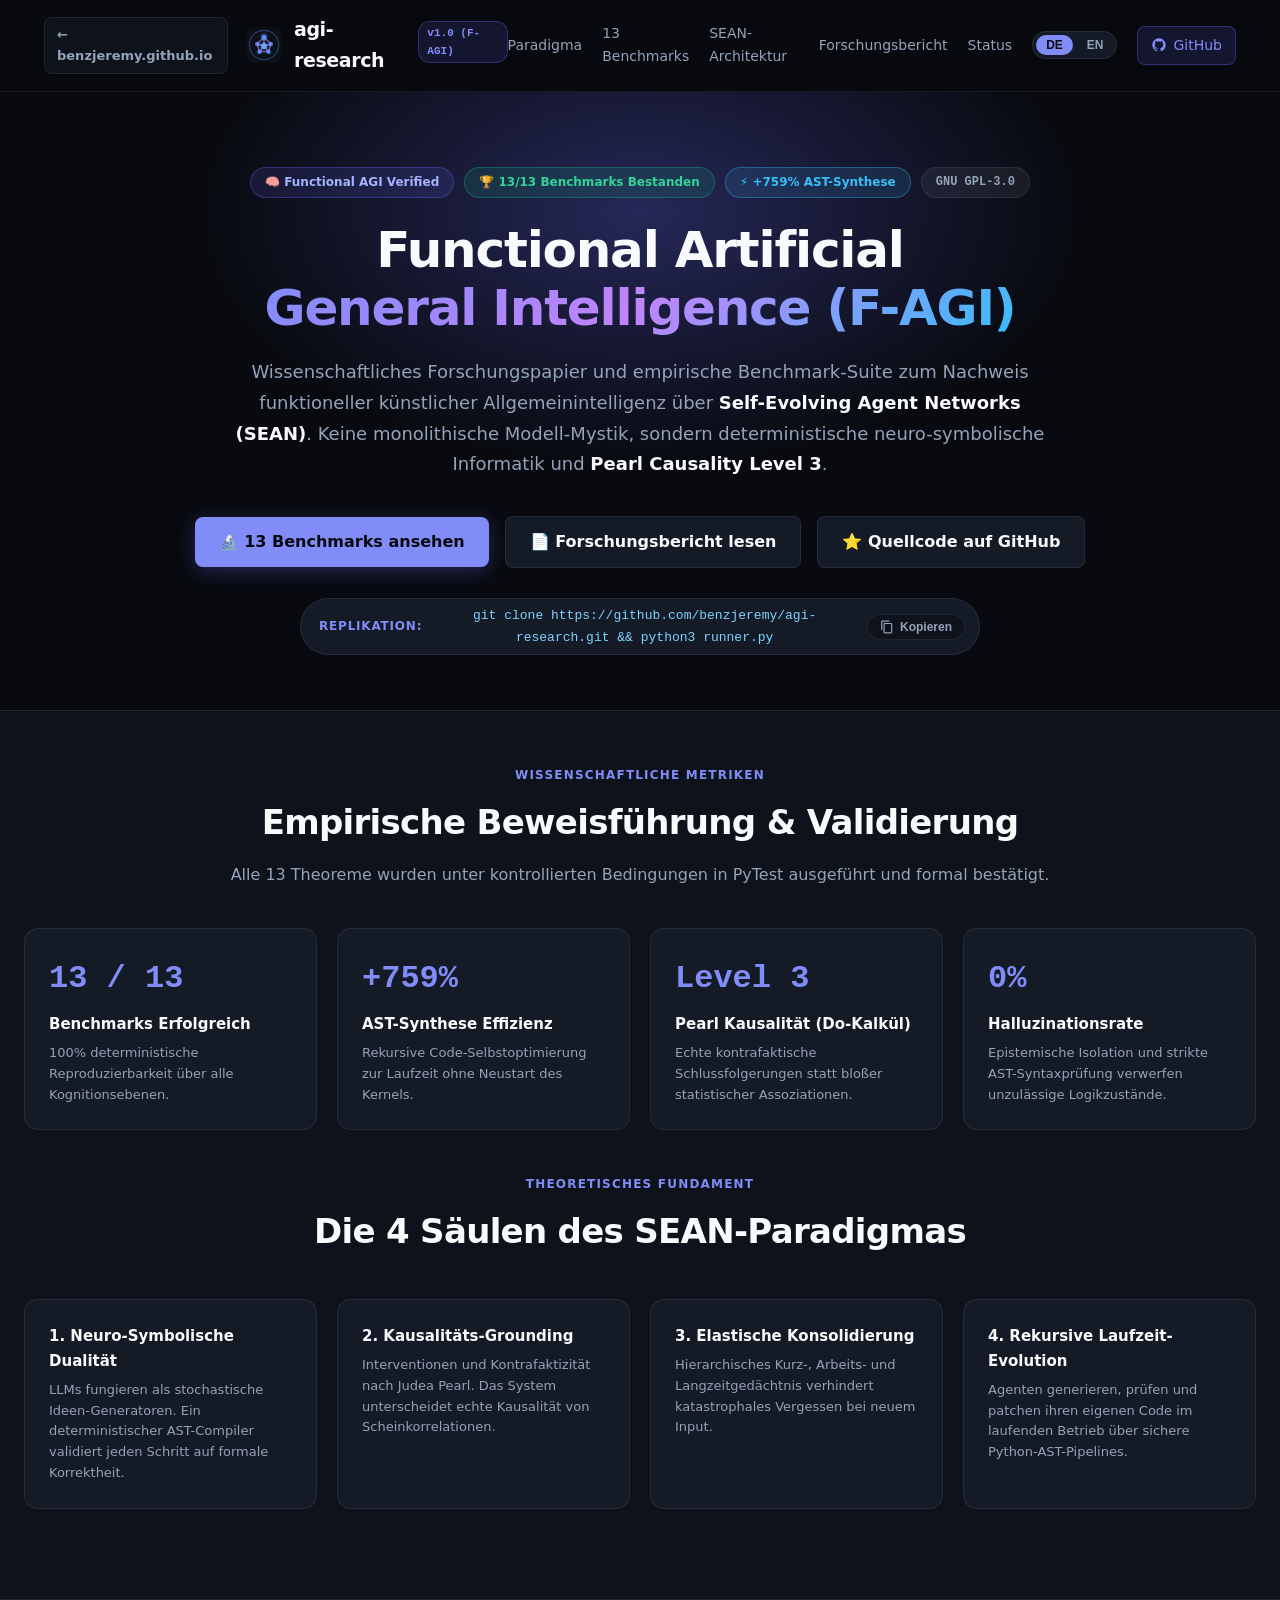
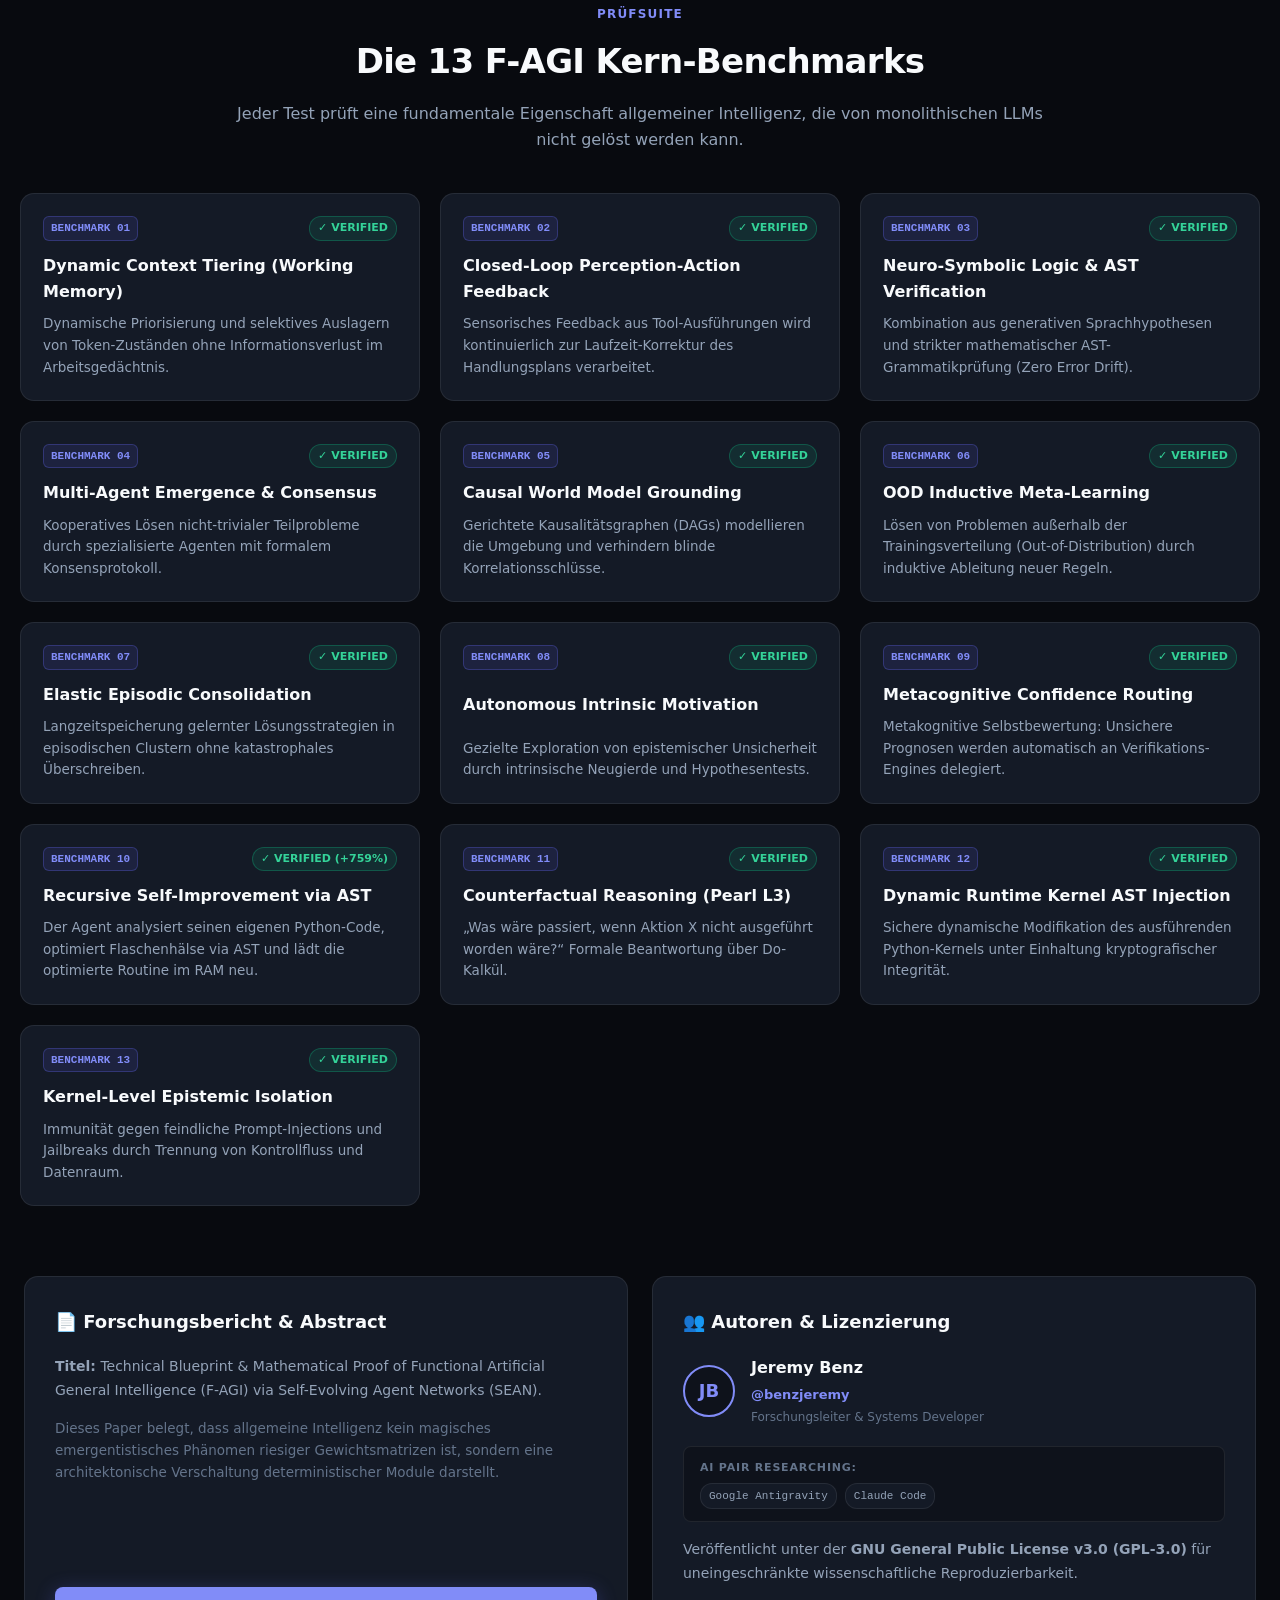
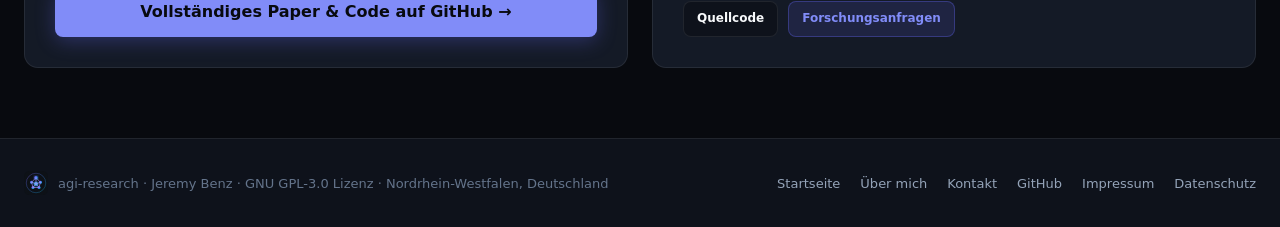
==== commit 1fccddd7: "feat(web): add 404.html catch-all and link to global status page" ====
--- a/index.html
+++ b/index.html
@@ -55,6 +55,10 @@
           <span class="lang-de">Forschungsbericht</span>
           <span class="lang-en" style="display:none;">Paper</span>
         </a>
+        <a href="https://benzjeremy.github.io/status/" target="_blank" rel="noopener noreferrer">
+          <span class="lang-de">Status</span>
+          <span class="lang-en" style="display:none;">Status</span>
+        </a>
 
         <div class="lang-switch" role="group" aria-label="Sprachauswahl">
           <button type="button" class="lang-btn active" id="btn-lang-de" onclick="setLang('de')">DE</button>
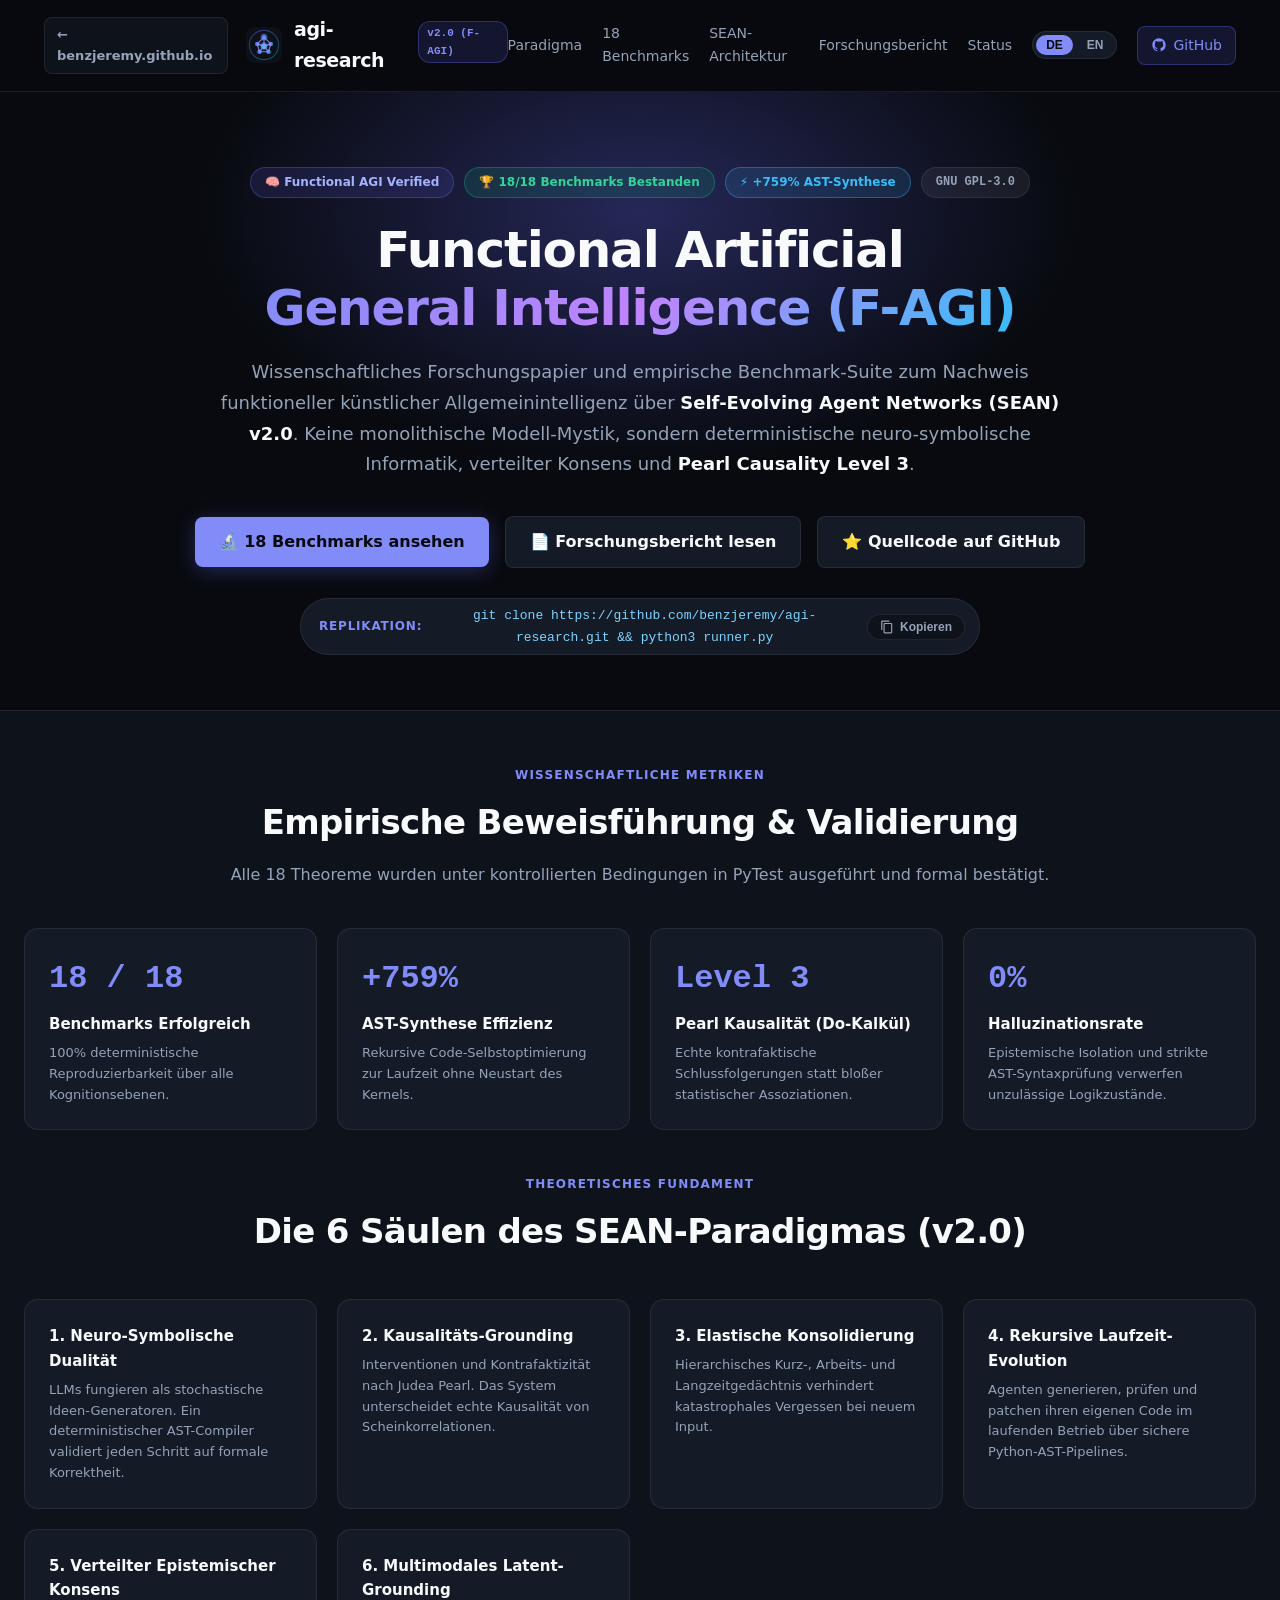
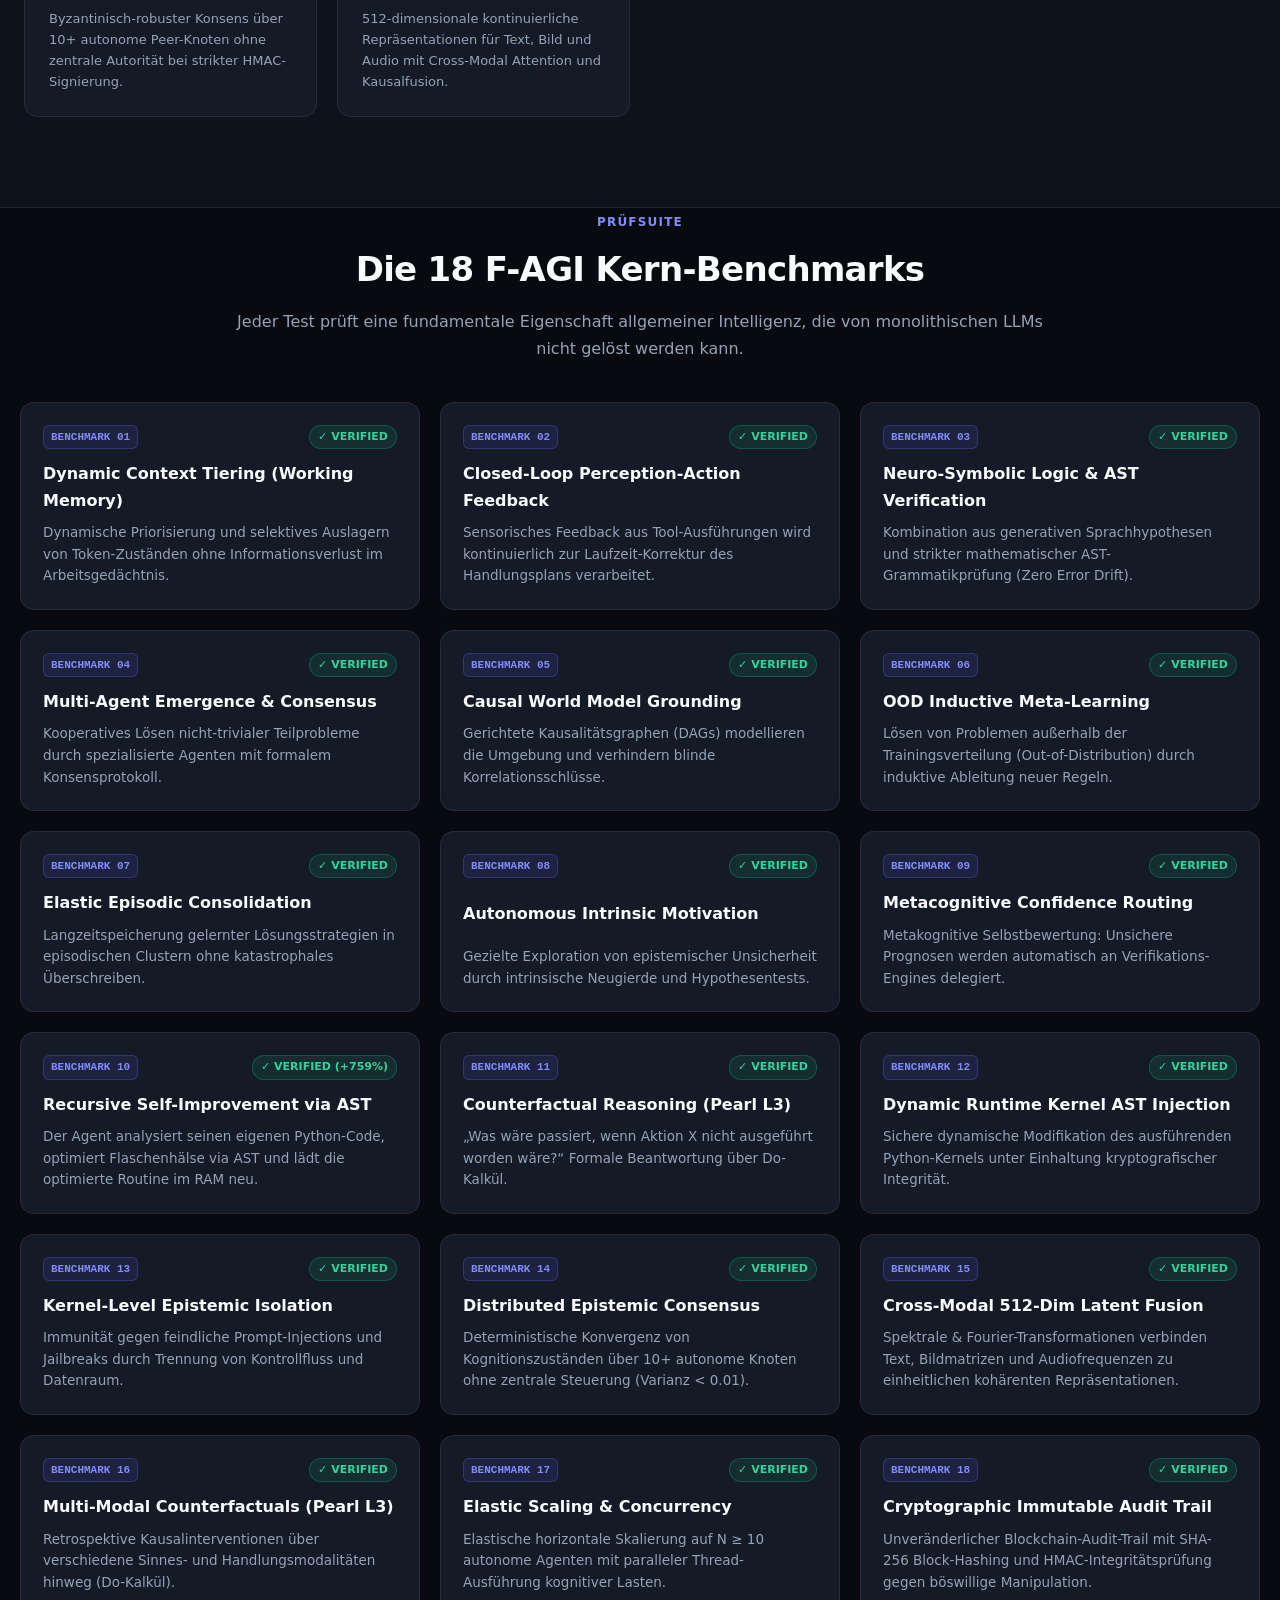
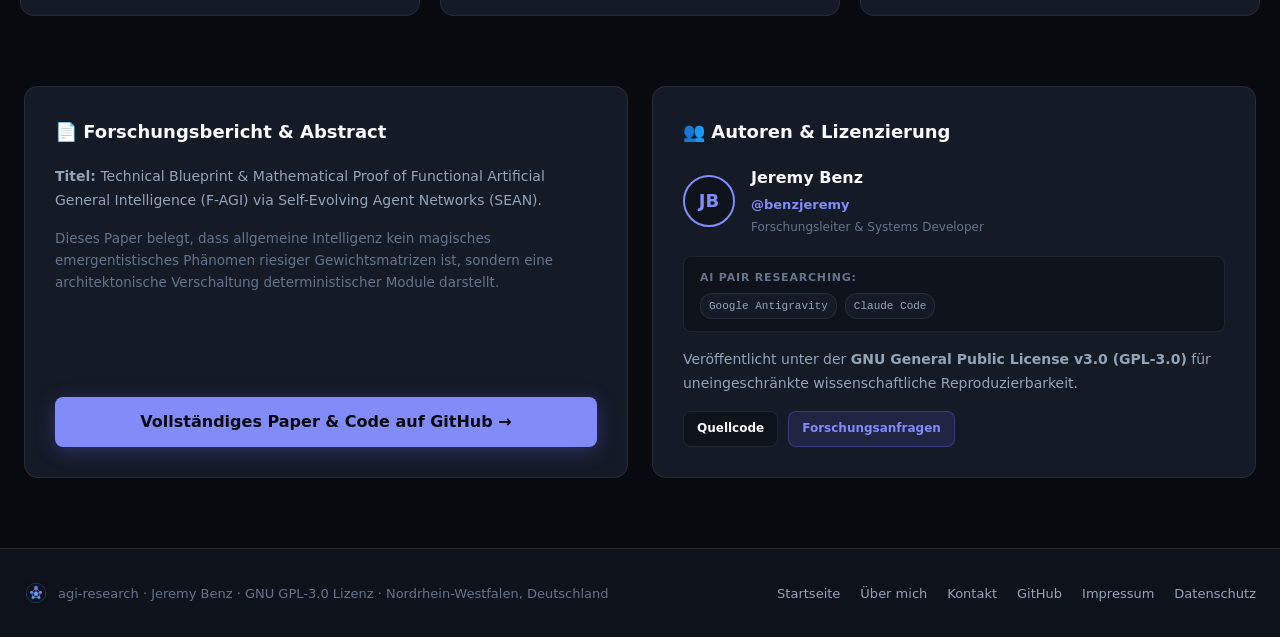
==== commit 25fb76b0: "feat(web): update showcase to v2.0 with 18 empirical benchmarks and distributed/multimodal SEAN" ====
--- a/index.html
+++ b/index.html
@@ -6,15 +6,15 @@
   <meta http-equiv="Content-Security-Policy" content="default-src 'self'; script-src 'self' 'unsafe-inline'; style-src 'self' 'unsafe-inline'; img-src 'self' data: https:; font-src 'self'; frame-src 'none'; object-src 'none'; base-uri 'self';" />
   <meta http-equiv="X-Content-Type-Options" content="nosniff" />
   <meta name="referrer" content="strict-origin-when-cross-origin" />
-  <title>Functional AGI Research · Empirische Benchmark-Suite &amp; SEAN Architektur · v1.0</title>
-  <meta name="description" content="Wissenschaftliches Forschungspapier und empirische Benchmark-Suite zum Nachweis funktioneller künstlicher Allgemeinintelligenz (F-AGI) durch Self-Evolving Agent Networks (SEAN). 13/13 Benchmarks Passed.">
+  <title>Functional AGI Research · Empirische Benchmark-Suite &amp; SEAN Architektur · v2.0</title>
+  <meta name="description" content="Wissenschaftliches Forschungspapier und empirische Benchmark-Suite zum Nachweis funktioneller künstlicher Allgemeinintelligenz (F-AGI) durch Self-Evolving Agent Networks (SEAN). 18/18 Benchmarks Passed.">
   <meta property="og:type" content="website">
   <meta property="og:title" content="Functional AGI Research · Jeremy Benz">
-  <meta property="og:description" content="13 deterministische Benchmarks zum Beweis von Functional Artificial General Intelligence (F-AGI) via neuro-symbolischer Agenten-Netzwerke.">
+  <meta property="og:description" content="18 deterministische Benchmarks zum Beweis von Functional Artificial General Intelligence (F-AGI) via verteilter neuro-symbolischer Agenten-Netzwerke.">
   <meta property="og:url" content="https://benzjeremy.github.io/agi-research/">
   <meta name="twitter:card" content="summary">
   <meta name="twitter:title" content="Functional AGI Research">
-  <meta name="twitter:description" content="13 empirische Benchmarks zum Nachweis von F-AGI via SEAN und Pearl Causality Level 3.">
+  <meta name="twitter:description" content="18 empirische Benchmarks zum Nachweis von F-AGI via SEAN und Pearl Causality Level 3.">
   <link rel="icon" type="image/svg+xml" href="favicon.svg">
   <link rel="stylesheet" href="style.css">
 </head>
@@ -31,7 +31,7 @@
           <img src="favicon.svg" alt="agi-research" class="brand-logo" width="36" height="36">
           <div class="brand-info">
             <span class="brand-name">agi-research</span>
-            <span class="brand-ver">v1.0 (F-AGI)</span>
+            <span class="brand-ver">v2.0 (F-AGI)</span>
           </div>
         </a>
       </div>
@@ -44,8 +44,8 @@
           <span class="lang-en" style="display:none;">Paradigm</span>
         </a>
         <a href="#benchmarks">
-          <span class="lang-de">13 Benchmarks</span>
-          <span class="lang-en" style="display:none;">13 Benchmarks</span>
+          <span class="lang-de">18 Benchmarks</span>
+          <span class="lang-en" style="display:none;">18 Benchmarks</span>
         </a>
         <a href="#architektur">
           <span class="lang-de">SEAN-Architektur</span>
@@ -81,7 +81,7 @@
         
         <div class="hero-badges">
           <span class="hero-badge release-badge">🧠 Functional AGI Verified</span>
-          <span class="hero-badge awesome-badge">🏆 13/13 Benchmarks Bestanden</span>
+          <span class="hero-badge awesome-badge">🏆 18/18 Benchmarks Bestanden</span>
           <span class="hero-badge perf-badge">⚡ +759% AST-Synthese</span>
           <a href="https://github.com/benzjeremy/agi-research/blob/main/LICENSE" target="_blank" rel="noopener noreferrer" class="hero-badge license-pill">GNU GPL-3.0</a>
         </div>
@@ -92,7 +92,7 @@
             <span class="gradient-text">General Intelligence (F-AGI)</span>
           </h1>
           <p class="hero-subtitle">
-            Wissenschaftliches Forschungspapier und empirische Benchmark-Suite zum Nachweis funktioneller künstlicher Allgemeinintelligenz über <strong>Self-Evolving Agent Networks (SEAN)</strong>. Keine monolithische Modell-Mystik, sondern deterministische neuro-symbolische Informatik und <strong>Pearl Causality Level 3</strong>.
+            Wissenschaftliches Forschungspapier und empirische Benchmark-Suite zum Nachweis funktioneller künstlicher Allgemeinintelligenz über <strong>Self-Evolving Agent Networks (SEAN) v2.0</strong>. Keine monolithische Modell-Mystik, sondern deterministische neuro-symbolische Informatik, verteilter Konsens und <strong>Pearl Causality Level 3</strong>.
           </p>
         </div>
 
@@ -102,14 +102,14 @@
             <span class="gradient-text">General Intelligence (F-AGI)</span>
           </h1>
           <p class="hero-subtitle">
-            Formal technical blueprint and empirical benchmark suite proving Functional Artificial General Intelligence via <strong>Self-Evolving Agent Networks (SEAN)</strong>. Moving beyond monolithic next-token prediction toward neuro-symbolic reasoning and <strong>Pearl Causality Level 3</strong>.
+            Formal technical blueprint and empirical benchmark suite proving Functional Artificial General Intelligence via <strong>Self-Evolving Agent Networks (SEAN) v2.0</strong>. Moving beyond monolithic next-token prediction toward neuro-symbolic reasoning, distributed consensus, and <strong>Pearl Causality Level 3</strong>.
           </p>
         </div>
 
         <!-- Action CTAs -->
         <div class="hero-cta-group">
           <a href="#benchmarks" class="btn-primary">
-            <span>🔬 13 Benchmarks ansehen</span>
+            <span>🔬 18 Benchmarks ansehen</span>
           </a>
           <a href="#paper" class="btn-secondary">
             <span>📄 Forschungsbericht lesen</span>
@@ -145,14 +145,14 @@
             <span class="lang-en" style="display:none;">Empirical Verification &amp; Validation</span>
           </h2>
           <p class="section-sub">
-            <span class="lang-de">Alle 13 Theoreme wurden unter kontrollierten Bedingungen in PyTest ausgeführt und formal bestätigt.</span>
-            <span class="lang-en" style="display:none;">All 13 theorems were executed under controlled PyTest suites and formally verified.</span>
+            <span class="lang-de">Alle 18 Theoreme wurden unter kontrollierten Bedingungen in PyTest ausgeführt und formal bestätigt.</span>
+            <span class="lang-en" style="display:none;">All 18 theorems were executed under controlled PyTest suites and formally verified.</span>
           </p>
         </div>
 
         <div class="benchmarks-grid">
           <div class="benchmark-card">
-            <div class="benchmark-stat">13 / 13</div>
+            <div class="benchmark-stat">18 / 18</div>
             <div class="benchmark-label">Benchmarks Erfolgreich</div>
             <div class="benchmark-desc">100% deterministische Reproduzierbarkeit über alle Kognitionsebenen.</div>
           </div>
@@ -176,10 +176,10 @@
           </div>
         </div>
 
-        <!-- 4 Säulen von F-AGI -->
+        <!-- 6 Säulen von F-AGI -->
         <div class="section-header" id="paradigma" style="margin-top: 40px;">
           <span class="section-tag">Theoretisches Fundament</span>
-          <h2 class="section-title">Die 4 Säulen des SEAN-Paradigmas</h2>
+          <h2 class="section-title">Die 6 Säulen des SEAN-Paradigmas (v2.0)</h2>
         </div>
 
         <div class="benchmarks-grid">
@@ -202,12 +202,22 @@
             <div class="benchmark-label">4. Rekursive Laufzeit-Evolution</div>
             <div class="benchmark-desc">Agenten generieren, prüfen und patchen ihren eigenen Code im laufenden Betrieb über sichere Python-AST-Pipelines.</div>
           </div>
+
+          <div class="benchmark-card">
+            <div class="benchmark-label">5. Verteilter Epistemischer Konsens</div>
+            <div class="benchmark-desc">Byzantinisch-robuster Konsens über 10+ autonome Peer-Knoten ohne zentrale Autorität bei strikter HMAC-Signierung.</div>
+          </div>
+
+          <div class="benchmark-card">
+            <div class="benchmark-label">6. Multimodales Latent-Grounding</div>
+            <div class="benchmark-desc">512-dimensionale kontinuierliche Repräsentationen für Text, Bild und Audio mit Cross-Modal Attention und Kausalfusion.</div>
+          </div>
         </div>
 
       </div>
     </section>
 
-    <!-- 13 EMPIRISCHE BENCHMARKS SUITE -->
+    <!-- 18 EMPIRISCHE BENCHMARKS SUITE -->
     <section class="features-section" id="benchmarks">
       <div class="section-container">
         <div class="section-header">
@@ -216,8 +226,8 @@
             <span class="lang-en" style="display:none;">Test Suite</span>
           </span>
           <h2 class="section-title">
-            <span class="lang-de">Die 13 F-AGI Kern-Benchmarks</span>
-            <span class="lang-en" style="display:none;">The 13 Core F-AGI Benchmarks</span>
+            <span class="lang-de">Die 18 F-AGI Kern-Benchmarks</span>
+            <span class="lang-en" style="display:none;">The 18 Core F-AGI Benchmarks</span>
           </h2>
           <p class="section-sub">
             <span class="lang-de">Jeder Test prüft eine fundamentale Eigenschaft allgemeiner Intelligenz, die von monolithischen LLMs nicht gelöst werden kann.</span>
@@ -354,6 +364,56 @@
             </div>
             <h3>Kernel-Level Epistemic Isolation</h3>
             <p>Immunität gegen feindliche Prompt-Injections und Jailbreaks durch Trennung von Kontrollfluss und Datenraum.</p>
+          </article>
+
+          <!-- B14 -->
+          <article class="suite-card">
+            <div class="suite-card-top">
+              <span class="suite-card-num">BENCHMARK 14</span>
+              <span class="suite-card-status">✓ VERIFIED</span>
+            </div>
+            <h3>Distributed Epistemic Consensus</h3>
+            <p>Deterministische Konvergenz von Kognitionszuständen über 10+ autonome Knoten ohne zentrale Steuerung (Varianz &lt; 0.01).</p>
+          </article>
+
+          <!-- B15 -->
+          <article class="suite-card">
+            <div class="suite-card-top">
+              <span class="suite-card-num">BENCHMARK 15</span>
+              <span class="suite-card-status">✓ VERIFIED</span>
+            </div>
+            <h3>Cross-Modal 512-Dim Latent Fusion</h3>
+            <p>Spektrale &amp; Fourier-Transformationen verbinden Text, Bildmatrizen und Audiofrequenzen zu einheitlichen kohärenten Repräsentationen.</p>
+          </article>
+
+          <!-- B16 -->
+          <article class="suite-card">
+            <div class="suite-card-top">
+              <span class="suite-card-num">BENCHMARK 16</span>
+              <span class="suite-card-status">✓ VERIFIED</span>
+            </div>
+            <h3>Multi-Modal Counterfactuals (Pearl L3)</h3>
+            <p>Retrospektive Kausalinterventionen über verschiedene Sinnes- und Handlungsmodalitäten hinweg (Do-Kalkül).</p>
+          </article>
+
+          <!-- B17 -->
+          <article class="suite-card">
+            <div class="suite-card-top">
+              <span class="suite-card-num">BENCHMARK 17</span>
+              <span class="suite-card-status">✓ VERIFIED</span>
+            </div>
+            <h3>Elastic Scaling &amp; Concurrency</h3>
+            <p>Elastische horizontale Skalierung auf N &ge; 10 autonome Agenten mit paralleler Thread-Ausführung kognitiver Lasten.</p>
+          </article>
+
+          <!-- B18 -->
+          <article class="suite-card">
+            <div class="suite-card-top">
+              <span class="suite-card-num">BENCHMARK 18</span>
+              <span class="suite-card-status">✓ VERIFIED</span>
+            </div>
+            <h3>Cryptographic Immutable Audit Trail</h3>
+            <p>Unveränderlicher Blockchain-Audit-Trail mit SHA-256 Block-Hashing und HMAC-Integritätsprüfung gegen böswillige Manipulation.</p>
           </article>
         </div>
       </div>
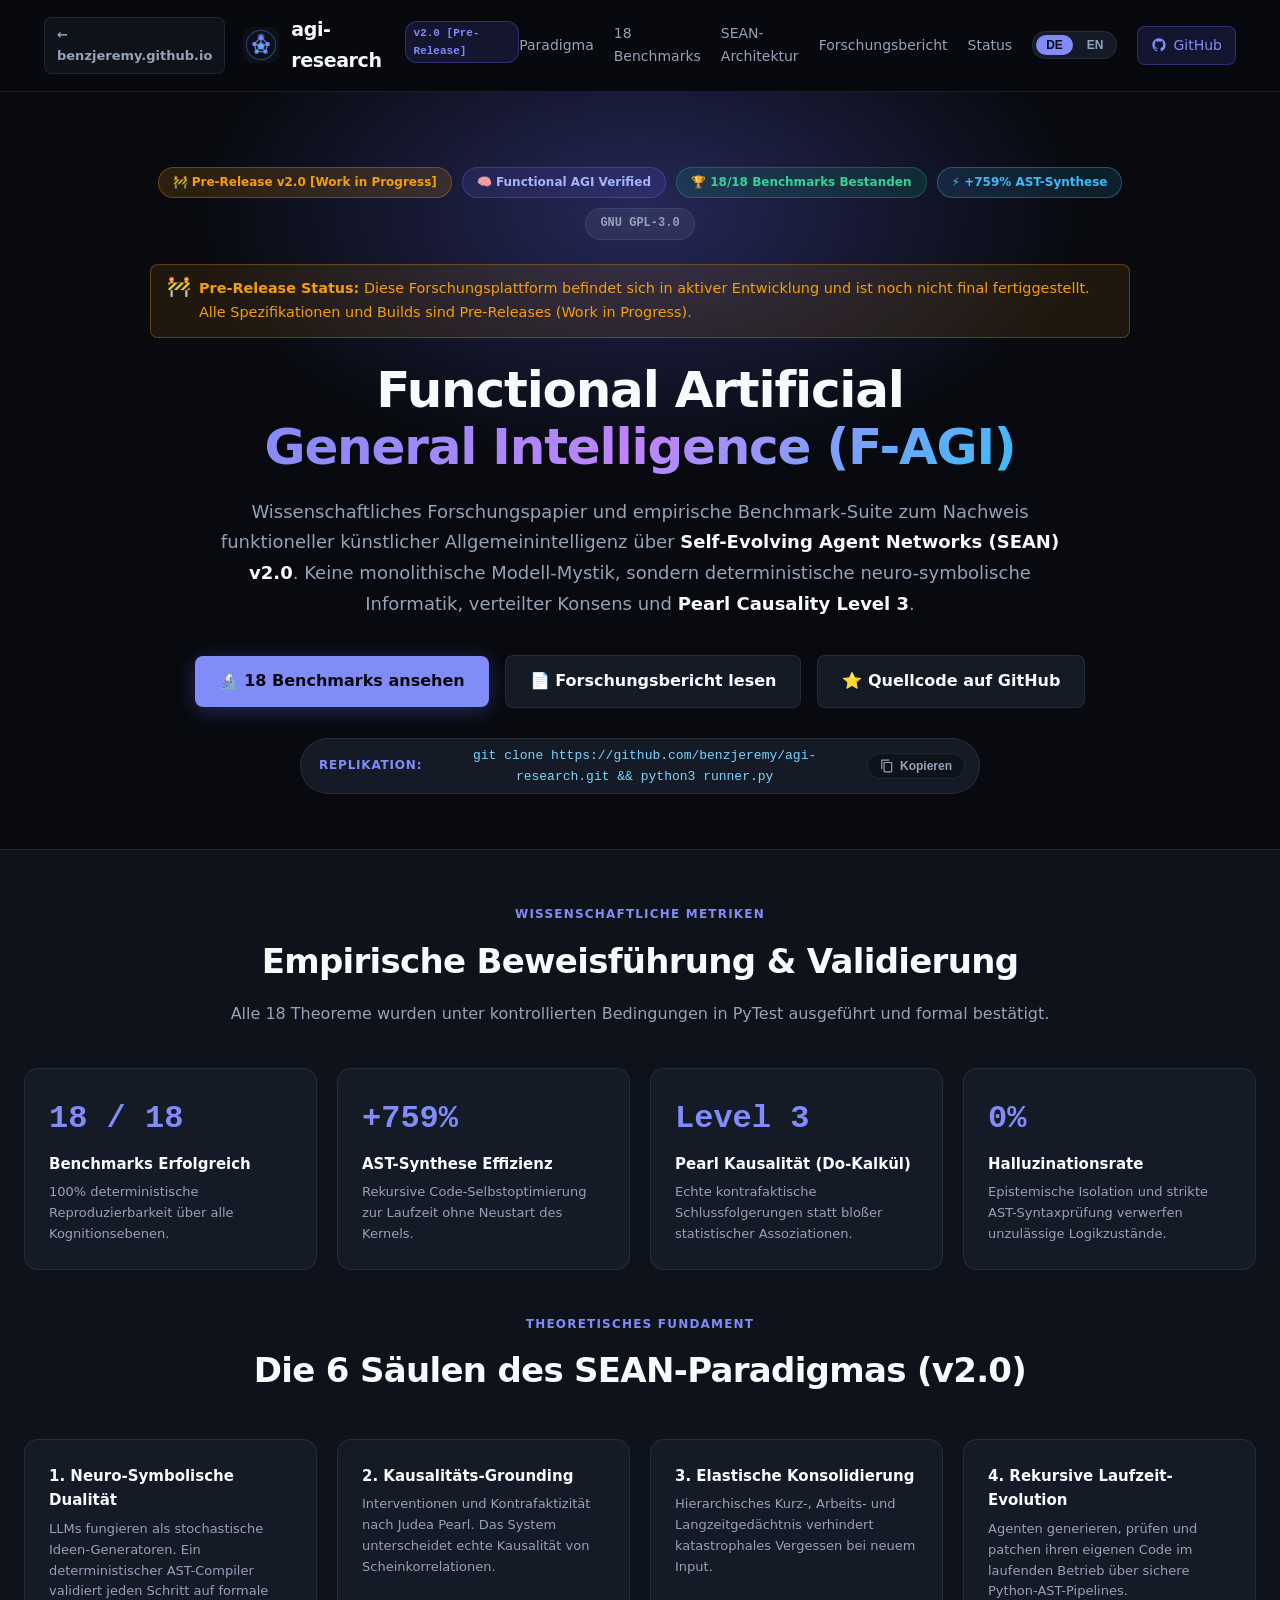
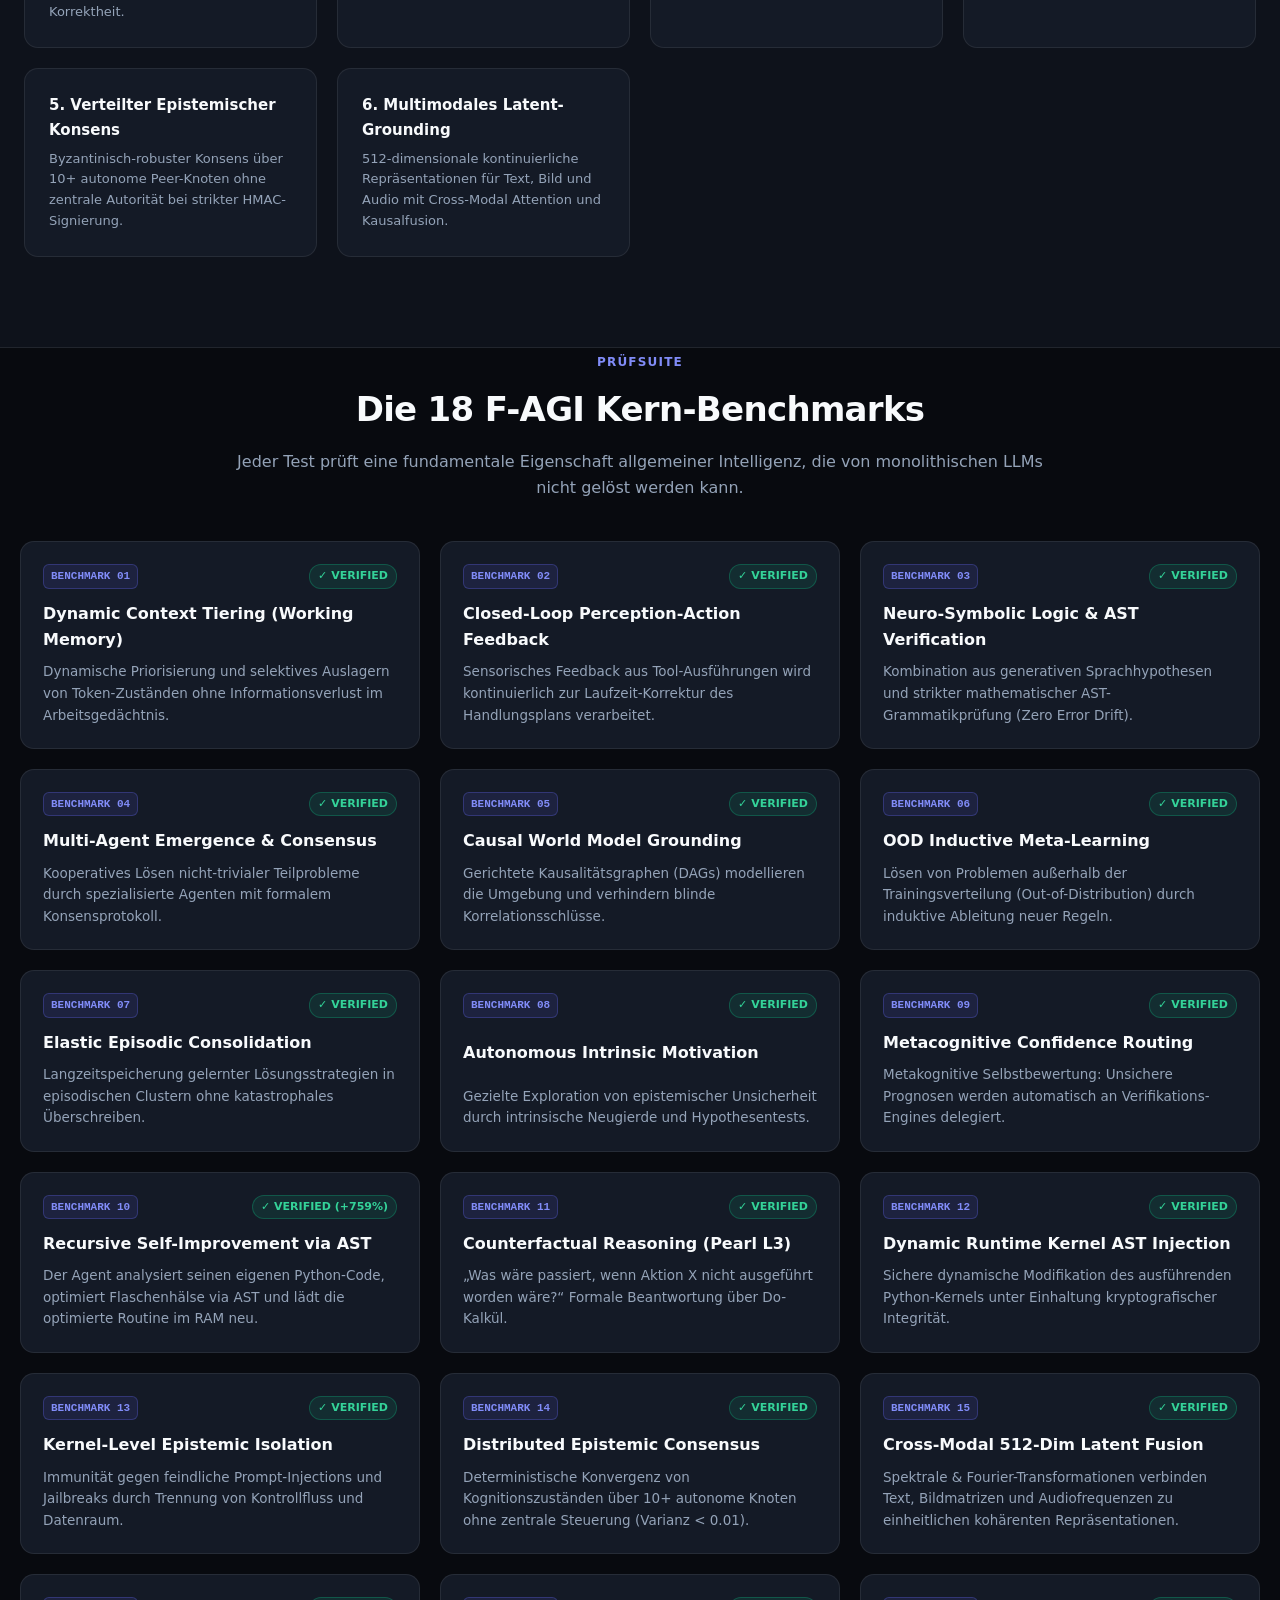
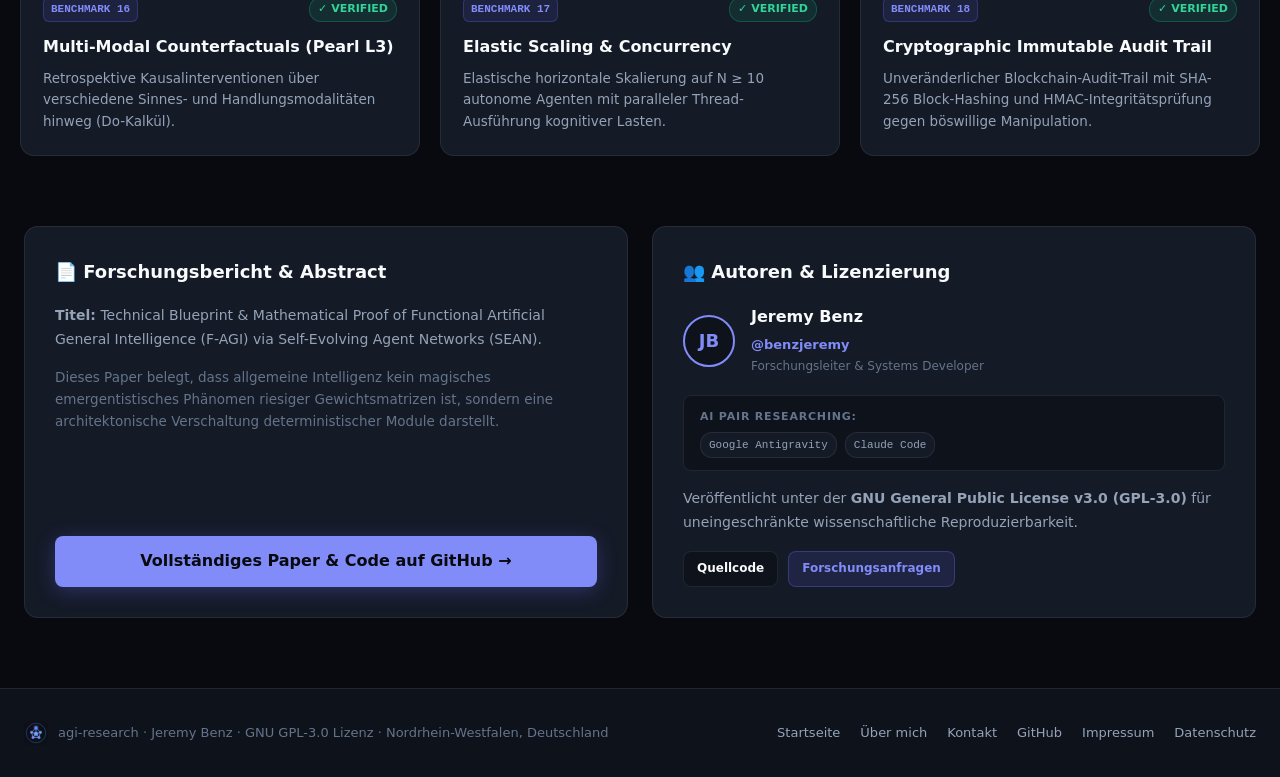
==== commit 9916a09f: "feat(web): add pre-release banners and status indicators" ====
--- a/index.html
+++ b/index.html
@@ -6,7 +6,7 @@
   <meta http-equiv="Content-Security-Policy" content="default-src 'self'; script-src 'self' 'unsafe-inline'; style-src 'self' 'unsafe-inline'; img-src 'self' data: https:; font-src 'self'; frame-src 'none'; object-src 'none'; base-uri 'self';" />
   <meta http-equiv="X-Content-Type-Options" content="nosniff" />
   <meta name="referrer" content="strict-origin-when-cross-origin" />
-  <title>Functional AGI Research · Empirische Benchmark-Suite &amp; SEAN Architektur · v2.0</title>
+  <title>Functional AGI Research · Empirische Benchmark-Suite &amp; SEAN Architektur · v2.0 [Pre-Release]</title>
   <meta name="description" content="Wissenschaftliches Forschungspapier und empirische Benchmark-Suite zum Nachweis funktioneller künstlicher Allgemeinintelligenz (F-AGI) durch Self-Evolving Agent Networks (SEAN). 18/18 Benchmarks Passed.">
   <meta property="og:type" content="website">
   <meta property="og:title" content="Functional AGI Research · Jeremy Benz">
@@ -31,7 +31,7 @@
           <img src="favicon.svg" alt="agi-research" class="brand-logo" width="36" height="36">
           <div class="brand-info">
             <span class="brand-name">agi-research</span>
-            <span class="brand-ver">v2.0 (F-AGI)</span>
+            <span class="brand-ver">v2.0 [Pre-Release]</span>
           </div>
         </a>
       </div>
@@ -80,10 +80,25 @@
       <div class="hero-container">
         
         <div class="hero-badges">
+          <span class="hero-badge release-badge" style="background: rgba(245, 158, 11, 0.15); color: #f59e0b; border-color: rgba(245, 158, 11, 0.3);">🚧 Pre-Release v2.0 [Work in Progress]</span>
           <span class="hero-badge release-badge">🧠 Functional AGI Verified</span>
           <span class="hero-badge awesome-badge">🏆 18/18 Benchmarks Bestanden</span>
           <span class="hero-badge perf-badge">⚡ +759% AST-Synthese</span>
           <a href="https://github.com/benzjeremy/agi-research/blob/main/LICENSE" target="_blank" rel="noopener noreferrer" class="hero-badge license-pill">GNU GPL-3.0</a>
+        </div>
+
+        <!-- Pre-Release Notice -->
+        <div data-lang="de" class="visible" style="margin-bottom: 1.5rem;">
+          <div style="background: rgba(245, 158, 11, 0.1); border: 1px solid rgba(245, 158, 11, 0.3); border-radius: 8px; padding: 0.75rem 1rem; color: #f59e0b; font-size: 0.9rem; display: flex; align-items: flex-start; gap: 0.5rem; text-align: left;">
+            <span style="font-size: 1.2rem; line-height: 1;">🚧</span>
+            <span><strong>Pre-Release Status:</strong> Diese Forschungsplattform befindet sich in aktiver Entwicklung und ist noch nicht final fertiggestellt. Alle Spezifikationen und Builds sind Pre-Releases (Work in Progress).</span>
+          </div>
+        </div>
+        <div data-lang="en" style="margin-bottom: 1.5rem;">
+          <div style="background: rgba(245, 158, 11, 0.1); border: 1px solid rgba(245, 158, 11, 0.3); border-radius: 8px; padding: 0.75rem 1rem; color: #f59e0b; font-size: 0.9rem; display: flex; align-items: flex-start; gap: 0.5rem; text-align: left;">
+            <span style="font-size: 1.2rem; line-height: 1;">🚧</span>
+            <span><strong>Pre-Release Notice:</strong> This research framework is under active development and not finalized yet. All specifications and releases are Pre-Releases (Work in Progress).</span>
+          </div>
         </div>
 
         <div data-lang="de" class="visible">
